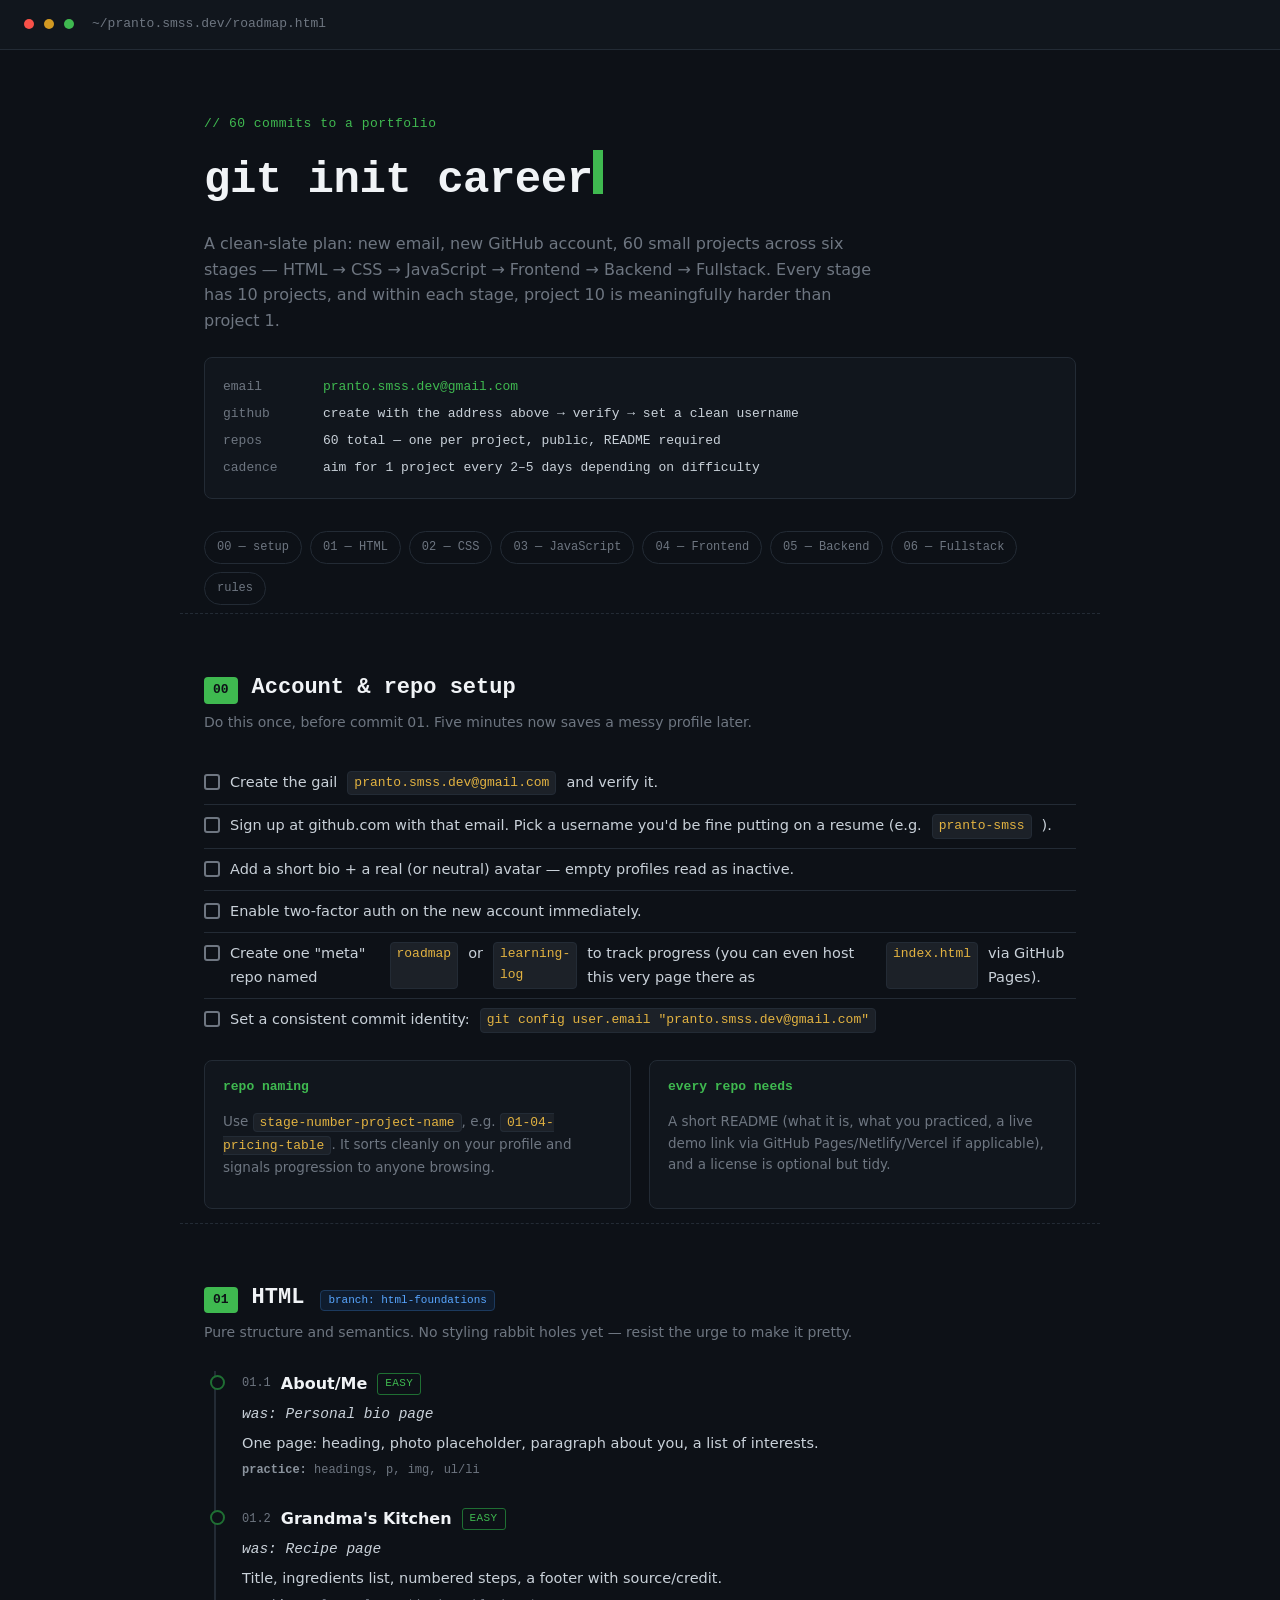
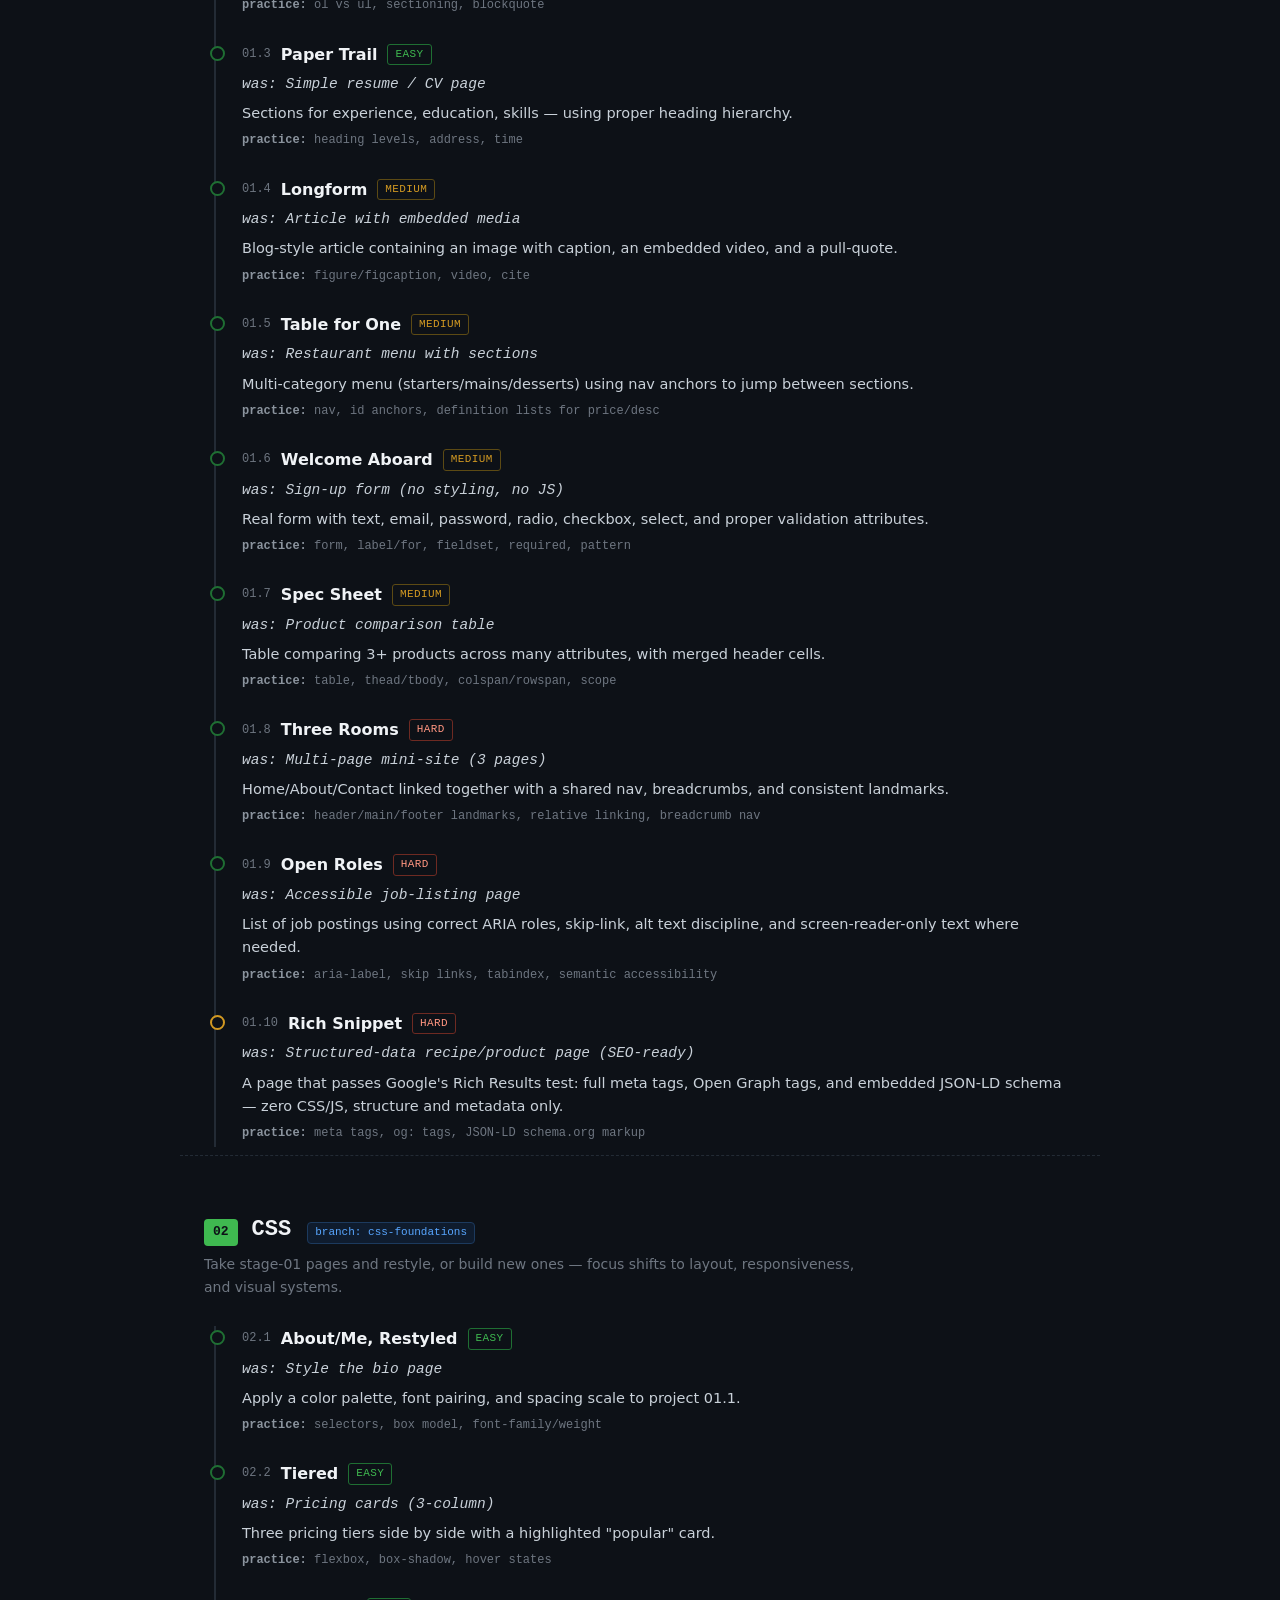
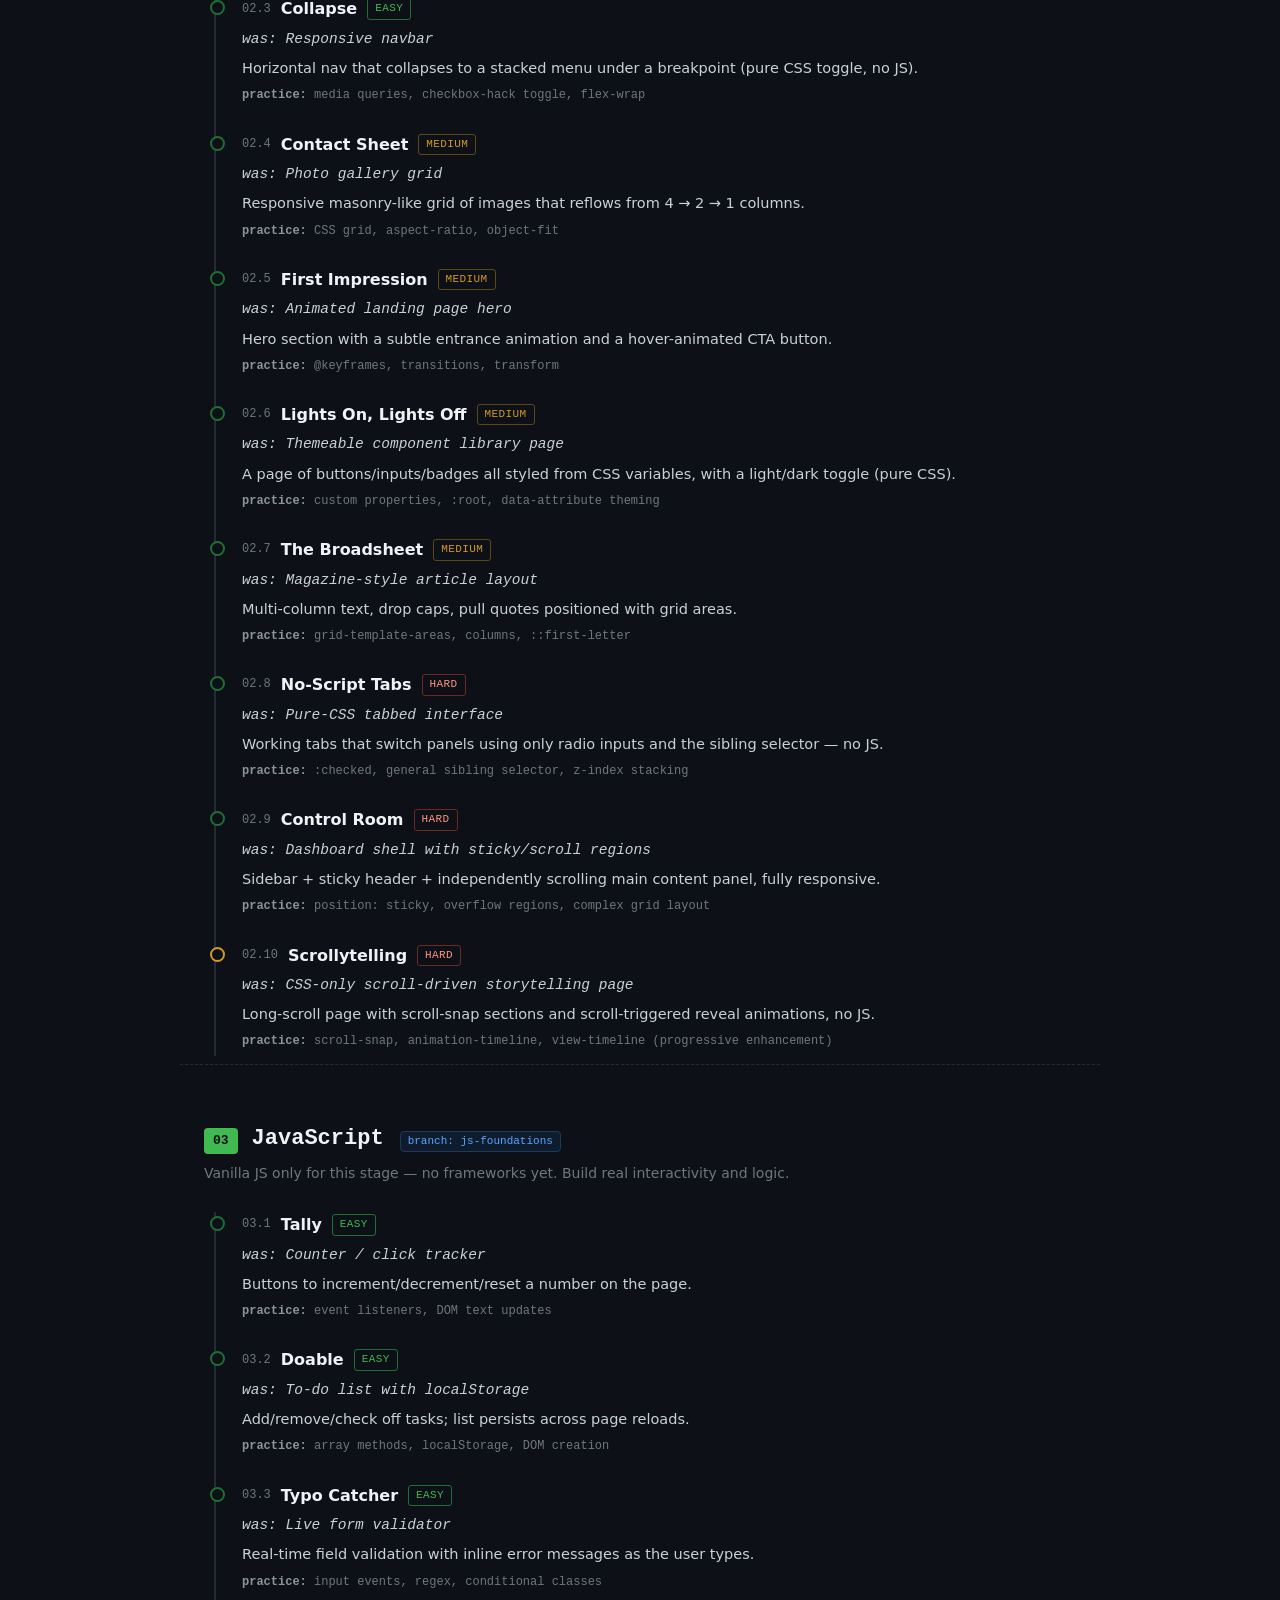
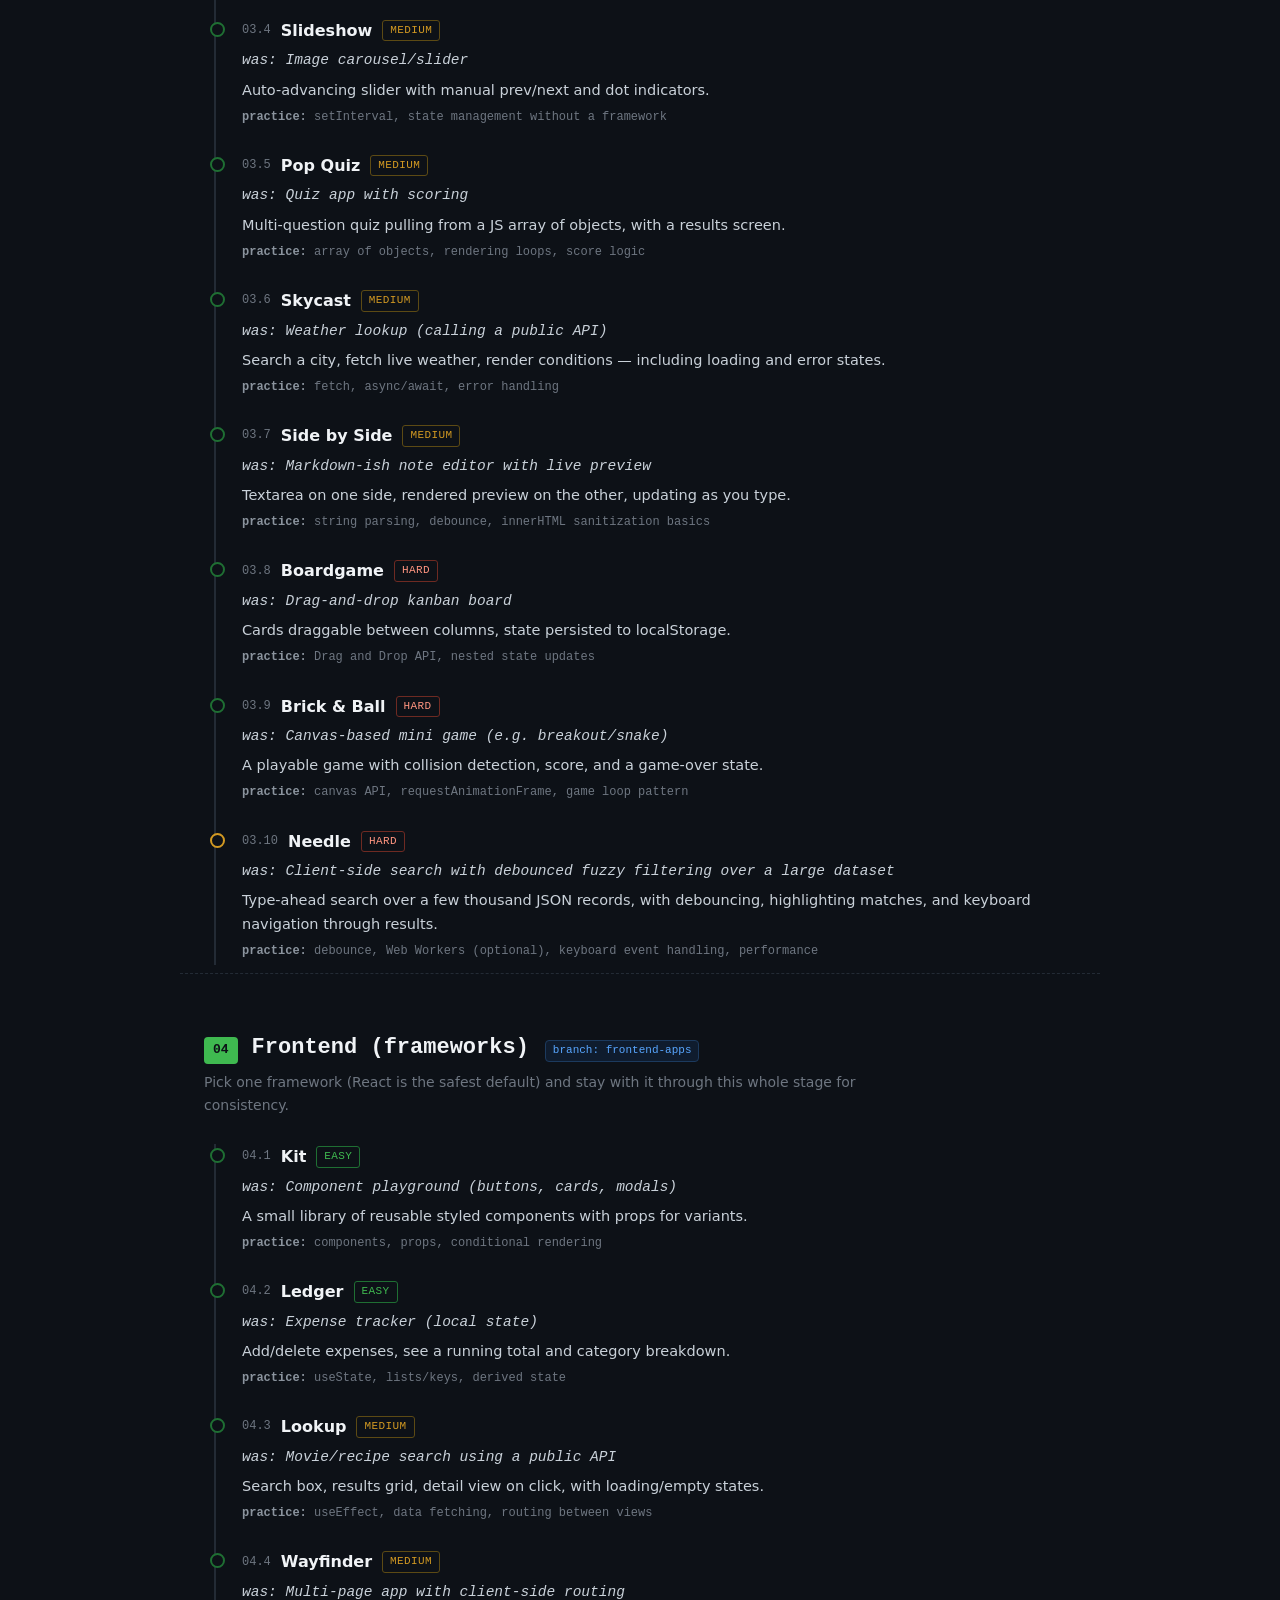
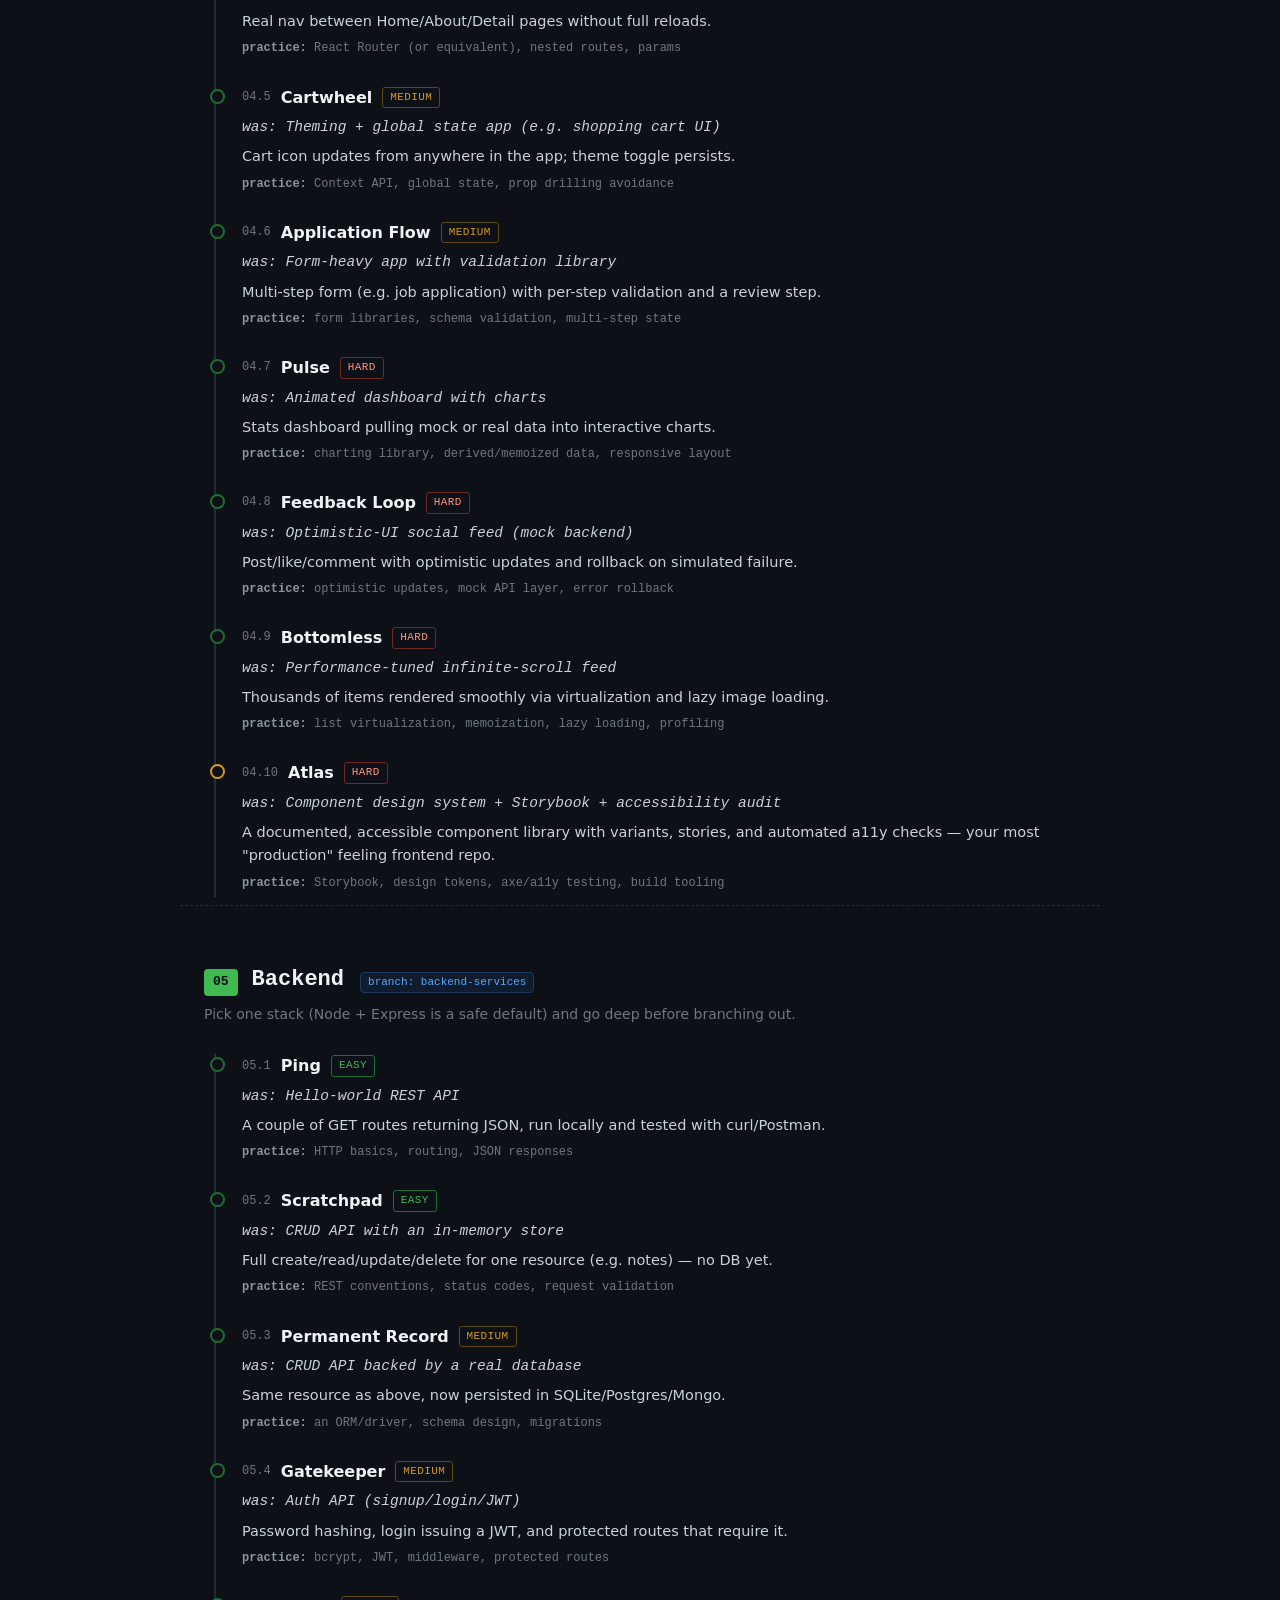
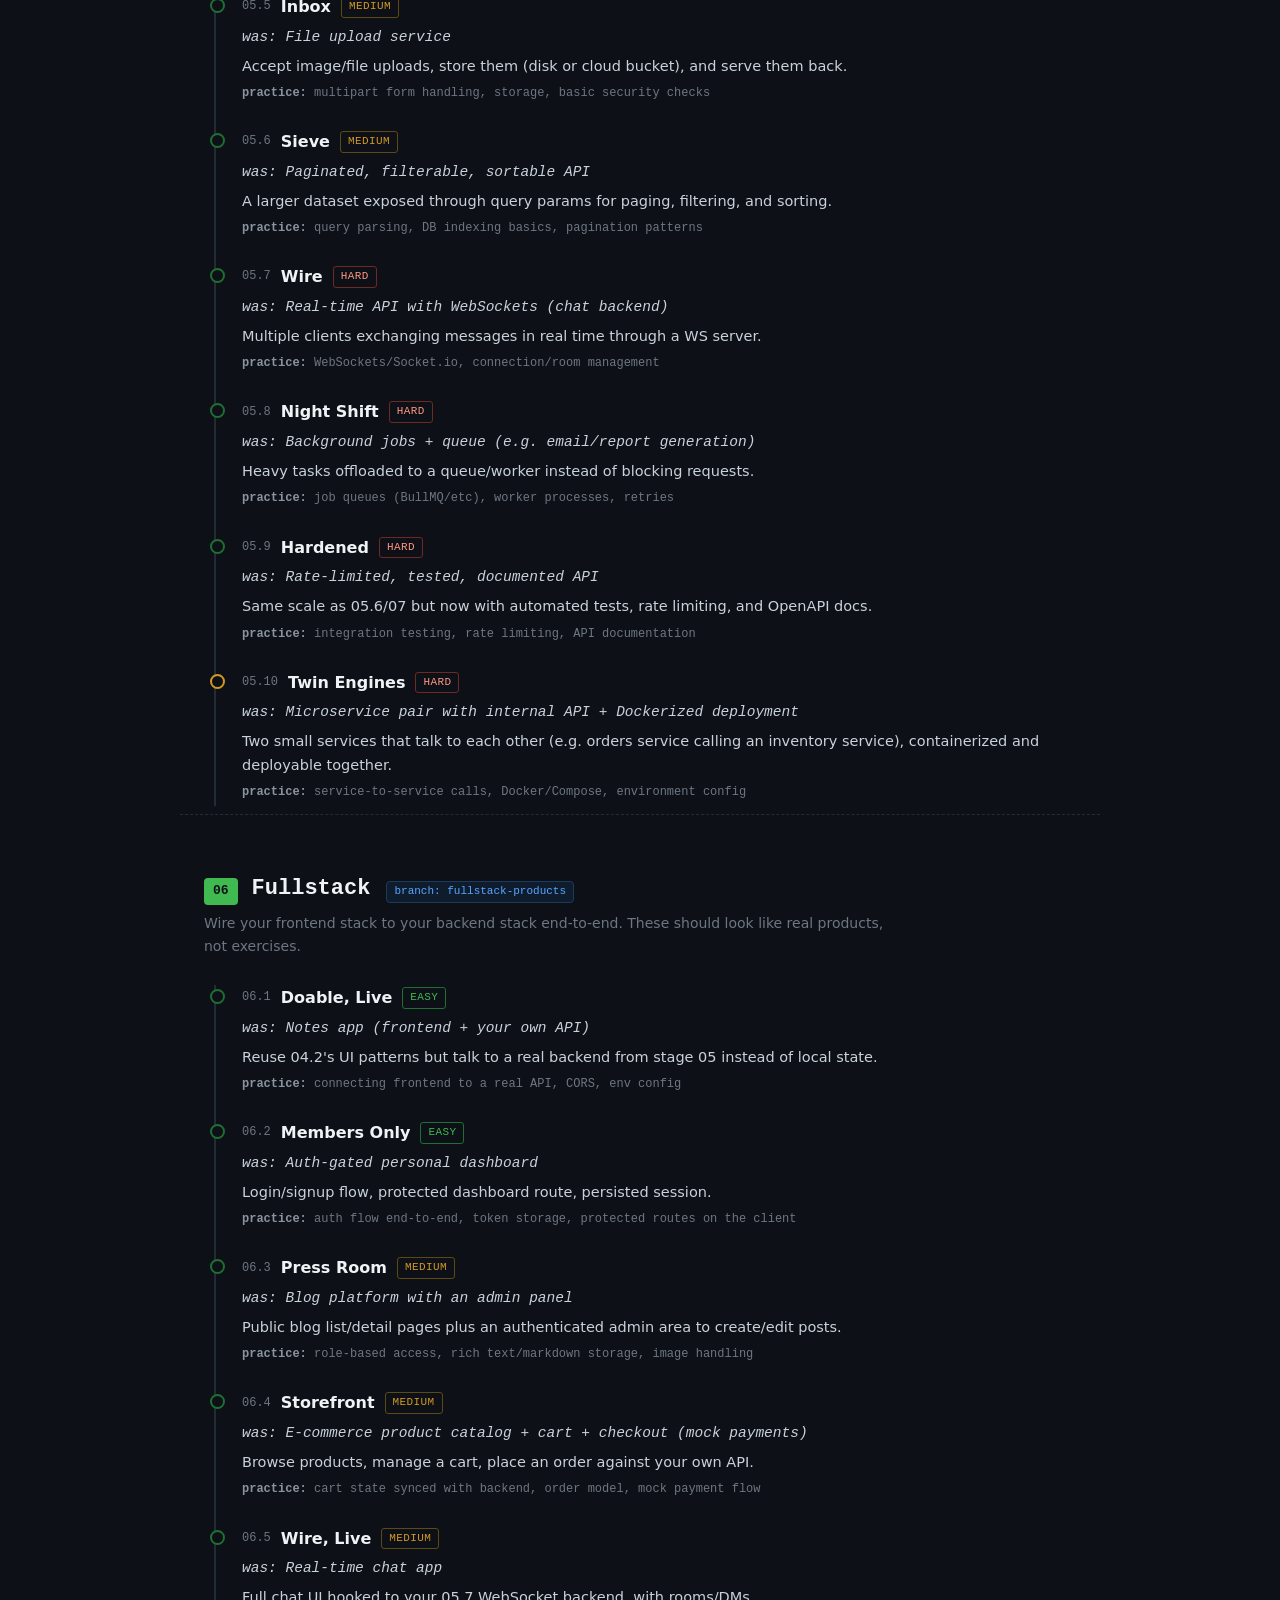
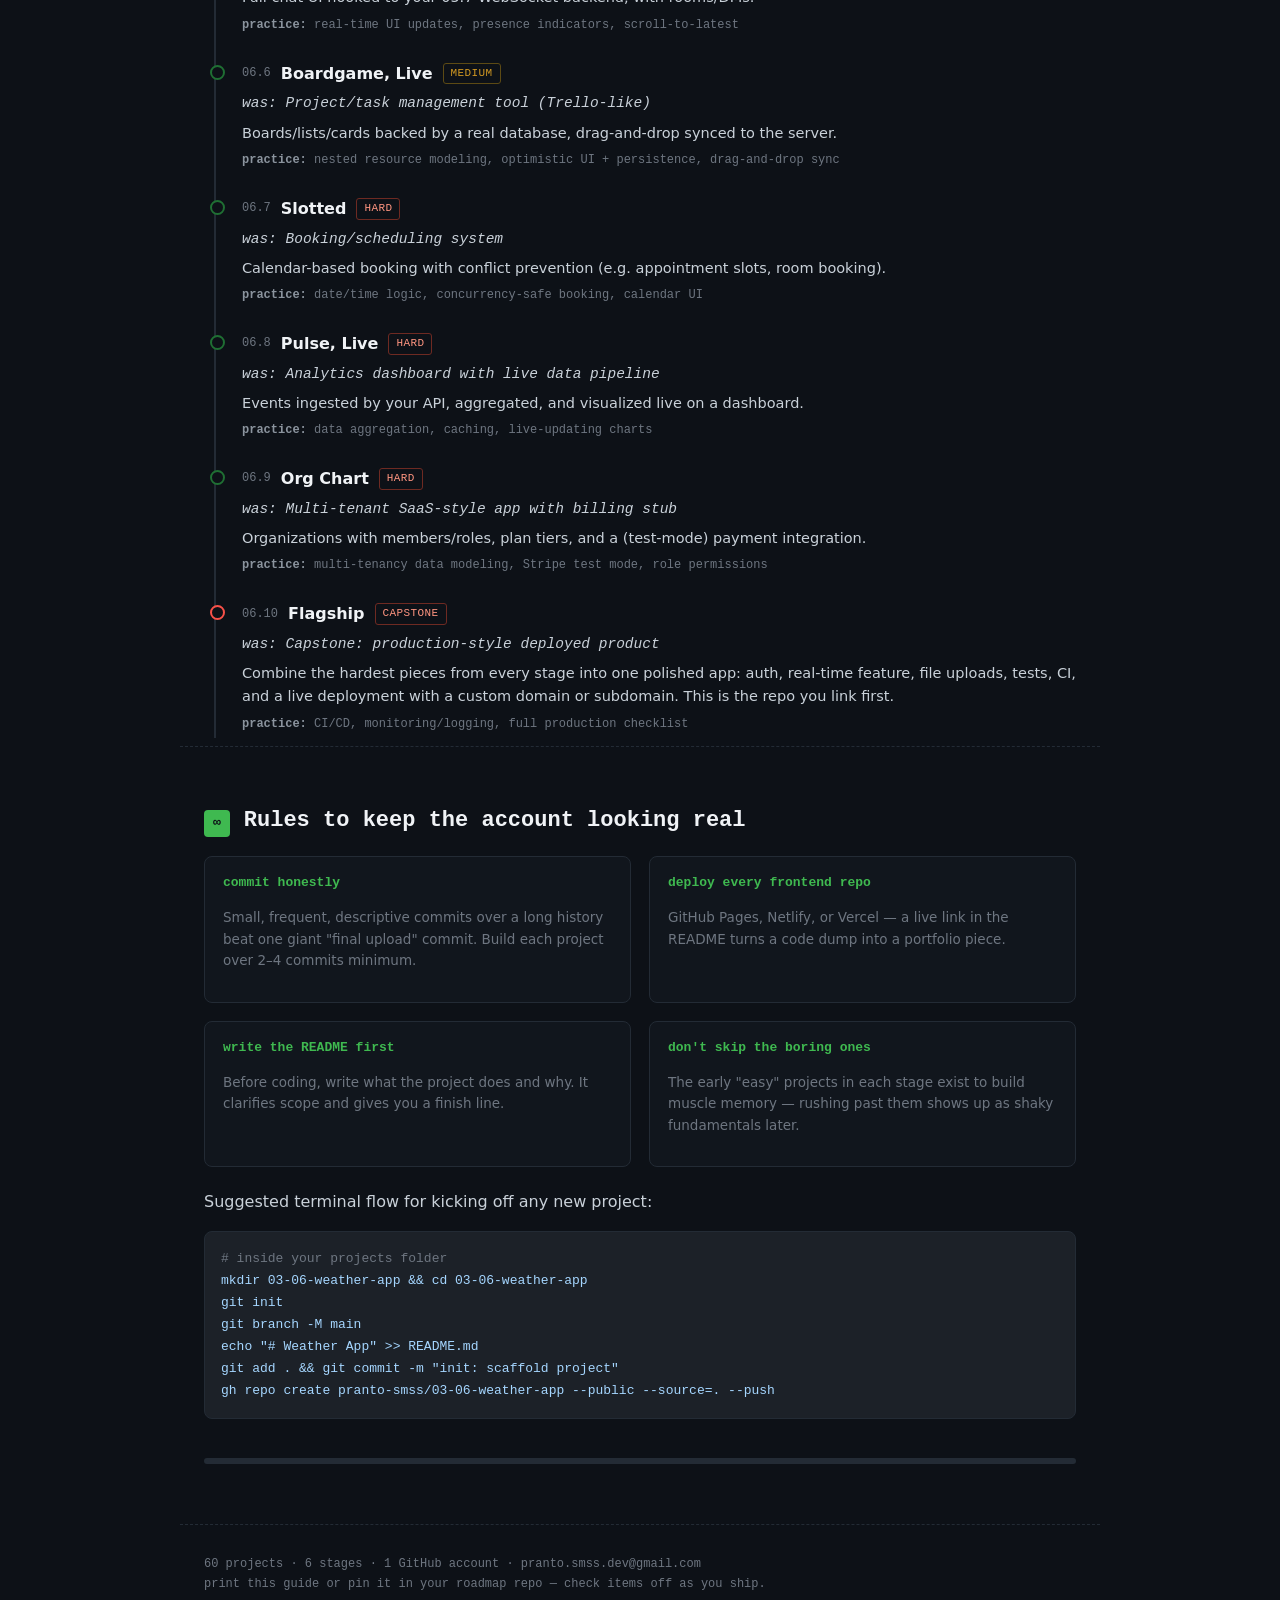
==== index.html @ beebe29b "created the roadmap" ====
<!DOCTYPE html>
<html lang="en">
<head>
<meta charset="UTF-8">
<meta name="viewport" content="width=device-width, initial-scale=1.0">
<title>git init career — the 60-commit roadmap</title>
<style>
  :root{
    --bg: #0d1117;
    --panel: #11161d;
    --line: #232b35;
    --text: #c9d1d9;
    --muted: #6e7681;
    --green: #3fb950;
    --green-dim: #1f6f33;
    --amber: #d29922;
    --red: #f85149;
    --blue: #58a6ff;
    --mono: "SF Mono", "JetBrains Mono", "Fira Code", Consolas, monospace;
    --sans: "Segoe UI", Inter, system-ui, sans-serif;
  }
  *{box-sizing:border-box;}
  html{scroll-behavior:smooth;}
  body{
    margin:0;
    background:var(--bg);
    color:var(--text);
    font-family:var(--sans);
    line-height:1.6;
  }
  a{color:var(--blue);text-decoration:none;}

  /* ---------- top bar ---------- */
  .topbar{
    border-bottom:1px solid var(--line);
    background:var(--panel);
    padding:14px 24px;
    display:flex;
    align-items:center;
    gap:10px;
    font-family:var(--mono);
    font-size:13px;
    color:var(--muted);
    position:sticky;
    top:0;
    z-index:50;
  }
  .topbar .dot{width:10px;height:10px;border-radius:50%;background:var(--red);}
  .topbar .dot:nth-child(2){background:var(--amber);}
  .topbar .dot:nth-child(3){background:var(--green);}
  .topbar .path{margin-left:8px;}

  /* ---------- hero ---------- */
  .hero{
    max-width:920px;
    margin:0 auto;
    padding:64px 24px 32px;
  }
  .eyebrow{
    font-family:var(--mono);
    color:var(--green);
    font-size:13px;
    letter-spacing:.5px;
  }
  .hero h1{
    font-family:var(--mono);
    font-size:clamp(28px,5vw,44px);
    margin:10px 0 14px;
    color:#f0f3f6;
    letter-spacing:-0.5px;
  }
  .hero h1 .cursor{
    display:inline-block;
    width:10px;height:1em;
    background:var(--green);
    vertical-align:-2px;
    animation:blink 1s steps(2) infinite;
  }
  @keyframes blink{50%{opacity:0;}}
  .hero p.lede{
    color:var(--muted);
    font-size:16px;
    max-width:680px;
  }
  .identity{
    margin-top:24px;
    border:1px solid var(--line);
    border-radius:8px;
    background:var(--panel);
    padding:16px 18px;
    font-family:var(--mono);
    font-size:13px;
  }
  .identity .row{display:flex;gap:10px;padding:3px 0;}
  .identity .k{color:var(--muted);width:90px;flex:none;}
  .identity .v{color:var(--text);}
  .identity .v.email{color:var(--green);}

  /* ---------- commit graph nav ---------- */
  .graph{
    max-width:920px;
    margin:0 auto 8px;
    padding:0 24px;
    display:flex;
    flex-wrap:wrap;
    gap:8px;
  }
  .graph a{
    font-family:var(--mono);
    font-size:12px;
    border:1px solid var(--line);
    border-radius:20px;
    padding:6px 12px;
    color:var(--muted);
    transition:.15s;
  }
  .graph a:hover{border-color:var(--green);color:var(--green);}

  /* ---------- stage sections ---------- */
  .stage{
    max-width:920px;
    margin:0 auto;
    padding:56px 24px 8px;
    border-top:1px dashed var(--line);
  }
  .stage-head{
    display:flex;
    align-items:baseline;
    gap:14px;
    margin-bottom:6px;
  }
  .stage-num{
    font-family:var(--mono);
    color:var(--bg);
    background:var(--green);
    font-weight:700;
    font-size:13px;
    padding:3px 9px;
    border-radius:4px;
  }
  .stage-head h2{
    font-family:var(--mono);
    font-size:22px;
    color:#f0f3f6;
    margin:0;
  }
  .stage-sub{
    color:var(--muted);
    font-size:14px;
    margin:0 0 28px;
    max-width:680px;
  }
  .branch-tag{
    display:inline-block;
    font-family:var(--mono);
    font-size:11px;
    color:var(--blue);
    border:1px solid #1c3a5e;
    background:#0f1c2e;
    border-radius:4px;
    padding:1px 7px;
    margin-left:2px;
  }

  /* ---------- project list ---------- */
  .commits{
    position:relative;
    margin-left:10px;
    padding-left:26px;
    border-left:2px solid var(--line);
  }
  .commit{
    position:relative;
    padding-bottom:26px;
  }
  .commit:last-child{padding-bottom:4px;}
  .commit::before{
    content:"";
    position:absolute;
    left:-32px;
    top:4px;
    width:11px;height:11px;
    border-radius:50%;
    background:var(--bg);
    border:2px solid var(--green-dim);
  }
  .commit.lvl-hard::before{border-color:var(--amber);}
  .commit.lvl-extreme::before{border-color:var(--red);}

  .commit-head{
    display:flex;
    align-items:center;
    gap:10px;
    flex-wrap:wrap;
  }
  .idx{
    font-family:var(--mono);
    color:var(--muted);
    font-size:12px;
  }
  .commit-head h3{
    font-size:16px;
    margin:0;
    color:#f0f3f6;
    font-weight:600;
  }
  p.orig{
    font-family:var(--mono);
    font-size:11.5px;
    color:var(--muted);
    margin:2px 0 0;
    font-style:italic;
  }
  .diff{
    font-family:var(--mono);
    font-size:11px;
    padding:1px 7px;
    border-radius:3px;
    text-transform:uppercase;
    letter-spacing:.4px;
  }
  .diff.easy{color:var(--green);border:1px solid var(--green-dim);}
  .diff.med{color:var(--amber);border:1px solid #5c4a14;}
  .diff.hard{color:#ff9580;border:1px solid #6e2a22;}
  .commit p{
    margin:6px 0 6px;
    color:var(--text);
    font-size:14.5px;
  }
  .skills{
    font-family:var(--mono);
    font-size:12px;
    color:var(--muted);
  }
  .skills b{color:#8b949e;font-weight:600;}

  /* ---------- checklist / setup ---------- */
  .checklist{
    list-style:none;
    margin:0;
    padding:0;
  }
  .checklist li{
    display:flex;
    gap:10px;
    padding:9px 0;
    border-bottom:1px solid var(--line);
    font-size:14.5px;
  }
  .checklist li:last-child{border-bottom:none;}
  .checklist .box{
    flex:none;
    width:16px;height:16px;
    margin-top:3px;
    border:2px solid var(--muted);
    border-radius:3px;
  }
  code, .code{
    font-family:var(--mono);
    background:#1c2128;
    border:1px solid var(--line);
    border-radius:4px;
    padding:1px 6px;
    font-size:13px;
    color:#e3b341;
  }
  pre{
    font-family:var(--mono);
    background:#1c2128;
    border:1px solid var(--line);
    border-radius:8px;
    padding:16px;
    overflow-x:auto;
    font-size:13px;
    color:#a5d6ff;
    line-height:1.7;
  }
  pre .c{color:var(--muted);}

  /* ---------- repo naming card ---------- */
  .grid2{
    display:grid;
    grid-template-columns:1fr 1fr;
    gap:18px;
    margin:18px 0 6px;
  }
  @media (max-width:640px){.grid2{grid-template-columns:1fr;}}
  .card{
    border:1px solid var(--line);
    background:var(--panel);
    border-radius:8px;
    padding:16px 18px;
  }
  .card h4{
    margin:0 0 8px;
    font-family:var(--mono);
    font-size:13px;
    color:var(--green);
  }
  .card p, .card li{font-size:13.5px;color:var(--muted);}

  /* ---------- footer ---------- */
  footer{
    max-width:920px;
    margin:60px auto 0;
    padding:30px 24px 60px;
    border-top:1px dashed var(--line);
    font-family:var(--mono);
    font-size:12px;
    color:var(--muted);
  }
  .progress-wrap{
    max-width:920px;margin:0 auto;padding:0 24px;
  }
  .progress-bar{
    height:6px;width:100%;background:var(--line);border-radius:3px;overflow:hidden;margin-top:18px;
  }
  .progress-bar span{
    display:block;height:100%;width:0%;background:linear-gradient(90deg,var(--green),var(--blue));
  }
</style>
</head>
<body>

<div class="topbar">
  <span class="dot"></span><span class="dot"></span><span class="dot"></span>
  <span class="path">~/pranto.smss.dev/roadmap.html</span>
</div>

<div class="hero">
  <div class="eyebrow">// 60 commits to a portfolio</div>
  <h1>git init career<span class="cursor"></span></h1>
  <p class="lede">
    A clean-slate plan: new email, new GitHub account, 60 small projects across six stages —
    HTML → CSS → JavaScript → Frontend → Backend → Fullstack. Every stage has 10 projects,
    and within each stage, project 10 is meaningfully harder than project 1.
  </p>

  <div class="identity">
    <div class="row"><span class="k">email</span><span class="v email">pranto.smss.dev@gmail.com</span></div>
    <div class="row"><span class="k">github</span><span class="v">create with the address above → verify → set a clean username</span></div>
    <div class="row"><span class="k">repos</span><span class="v">60 total — one per project, public, README required</span></div>
    <div class="row"><span class="k">cadence</span><span class="v">aim for 1 project every 2–5 days depending on difficulty</span></div>
  </div>
</div>

<div class="graph">
  <a href="#setup">00 — setup</a>
  <a href="#html">01 — HTML</a>
  <a href="#css">02 — CSS</a>
  <a href="#js">03 — JavaScript</a>
  <a href="#frontend">04 — Frontend</a>
  <a href="#backend">05 — Backend</a>
  <a href="#fullstack">06 — Fullstack</a>
  <a href="#rules">rules</a>
</div>

<!-- SETUP -->
<section class="stage" id="setup">
  <div class="stage-head">
    <span class="stage-num">00</span>
    <h2>Account &amp; repo setup</h2>
  </div>
  <p class="stage-sub">Do this once, before commit 01. Five minutes now saves a messy profile later.</p>

  <ul class="checklist">
    <li><span class="box"></span>Create the gail <code>pranto.smss.dev@gmail.com</code> and verify it.</li>
    <li><span class="box"></span>Sign up at github.com with that email. Pick a username you'd be fine putting on a resume (e.g. <code>pranto-smss</code>).</li>
    <li><span class="box"></span>Add a short bio + a real (or neutral) avatar — empty profiles read as inactive.</li>
    <li><span class="box"></span>Enable two-factor auth on the new account immediately.</li>
    <li><span class="box"></span>Create one "meta" repo named <code>roadmap</code> or <code>learning-log</code> to track progress (you can even host this very page there as <code>index.html</code> via GitHub Pages).</li>
    <li><span class="box"></span>Set a consistent commit identity: <code>git config user.email "pranto.smss.dev@gmail.com"</code></li>
  </ul>

  <div class="grid2">
    <div class="card">
      <h4>repo naming</h4>
      <p>Use <code>stage-number-project-name</code>, e.g. <code>01-04-pricing-table</code>. It sorts cleanly on your profile and signals progression to anyone browsing.</p>
    </div>
    <div class="card">
      <h4>every repo needs</h4>
      <p>A short README (what it is, what you practiced, a live demo link via GitHub Pages/Netlify/Vercel if applicable), and a license is optional but tidy.</p>
    </div>
  </div>
</section>

<!-- HTML -->
<section class="stage" id="html">
  <div class="stage-head">
    <span class="stage-num">01</span>
    <h2>HTML</h2>
    <span class="branch-tag">branch: html-foundations</span>
  </div>
  <p class="stage-sub">Pure structure and semantics. No styling rabbit holes yet — resist the urge to make it pretty.</p>

  <div class="commits">

    <div class="commit">
      <div class="commit-head"><span class="idx">01.1</span><h3>About/Me</h3><span class="diff easy">easy</span></div>
      <p class="orig">was: Personal bio page</p>
      <p>One page: heading, photo placeholder, paragraph about you, a list of interests.</p>
      <div class="skills"><b>practice:</b> headings, p, img, ul/li</div>
    </div>

    <div class="commit">
      <div class="commit-head"><span class="idx">01.2</span><h3>Grandma's Kitchen</h3><span class="diff easy">easy</span></div>
      <p class="orig">was: Recipe page</p>
      <p>Title, ingredients list, numbered steps, a footer with source/credit.</p>
      <div class="skills"><b>practice:</b> ol vs ul, sectioning, blockquote</div>
    </div>

    <div class="commit">
      <div class="commit-head"><span class="idx">01.3</span><h3>Paper Trail</h3><span class="diff easy">easy</span></div>
      <p class="orig">was: Simple resume / CV page</p>
      <p>Sections for experience, education, skills — using proper heading hierarchy.</p>
      <div class="skills"><b>practice:</b> heading levels, address, time</div>
    </div>

    <div class="commit">
      <div class="commit-head"><span class="idx">01.4</span><h3>Longform</h3><span class="diff med">medium</span></div>
      <p class="orig">was: Article with embedded media</p>
      <p>Blog-style article containing an image with caption, an embedded video, and a pull-quote.</p>
      <div class="skills"><b>practice:</b> figure/figcaption, video, cite</div>
    </div>

    <div class="commit">
      <div class="commit-head"><span class="idx">01.5</span><h3>Table for One</h3><span class="diff med">medium</span></div>
      <p class="orig">was: Restaurant menu with sections</p>
      <p>Multi-category menu (starters/mains/desserts) using nav anchors to jump between sections.</p>
      <div class="skills"><b>practice:</b> nav, id anchors, definition lists for price/desc</div>
    </div>

    <div class="commit">
      <div class="commit-head"><span class="idx">01.6</span><h3>Welcome Aboard</h3><span class="diff med">medium</span></div>
      <p class="orig">was: Sign-up form (no styling, no JS)</p>
      <p>Real form with text, email, password, radio, checkbox, select, and proper validation attributes.</p>
      <div class="skills"><b>practice:</b> form, label/for, fieldset, required, pattern</div>
    </div>

    <div class="commit">
      <div class="commit-head"><span class="idx">01.7</span><h3>Spec Sheet</h3><span class="diff med">medium</span></div>
      <p class="orig">was: Product comparison table</p>
      <p>Table comparing 3+ products across many attributes, with merged header cells.</p>
      <div class="skills"><b>practice:</b> table, thead/tbody, colspan/rowspan, scope</div>
    </div>

    <div class="commit">
      <div class="commit-head"><span class="idx">01.8</span><h3>Three Rooms</h3><span class="diff hard">hard</span></div>
      <p class="orig">was: Multi-page mini-site (3 pages)</p>
      <p>Home/About/Contact linked together with a shared nav, breadcrumbs, and consistent landmarks.</p>
      <div class="skills"><b>practice:</b> header/main/footer landmarks, relative linking, breadcrumb nav</div>
    </div>

    <div class="commit">
      <div class="commit-head"><span class="idx">01.9</span><h3>Open Roles</h3><span class="diff hard">hard</span></div>
      <p class="orig">was: Accessible job-listing page</p>
      <p>List of job postings using correct ARIA roles, skip-link, alt text discipline, and screen-reader-only text where needed.</p>
      <div class="skills"><b>practice:</b> aria-label, skip links, tabindex, semantic accessibility</div>
    </div>

    <div class="commit lvl-hard">
      <div class="commit-head"><span class="idx">01.10</span><h3>Rich Snippet</h3><span class="diff hard">hard</span></div>
      <p class="orig">was: Structured-data recipe/product page (SEO-ready)</p>
      <p>A page that passes Google's Rich Results test: full meta tags, Open Graph tags, and embedded JSON-LD schema — zero CSS/JS, structure and metadata only.</p>
      <div class="skills"><b>practice:</b> meta tags, og: tags, JSON-LD schema.org markup</div>
    </div>

  </div>
</section>

<!-- CSS -->
<section class="stage" id="css">
  <div class="stage-head">
    <span class="stage-num">02</span>
    <h2>CSS</h2>
    <span class="branch-tag">branch: css-foundations</span>
  </div>
  <p class="stage-sub">Take stage-01 pages and restyle, or build new ones — focus shifts to layout, responsiveness, and visual systems.</p>

  <div class="commits">

    <div class="commit">
      <div class="commit-head"><span class="idx">02.1</span><h3>About/Me, Restyled</h3><span class="diff easy">easy</span></div>
      <p class="orig">was: Style the bio page</p>
      <p>Apply a color palette, font pairing, and spacing scale to project 01.1.</p>
      <div class="skills"><b>practice:</b> selectors, box model, font-family/weight</div>
    </div>

    <div class="commit">
      <div class="commit-head"><span class="idx">02.2</span><h3>Tiered</h3><span class="diff easy">easy</span></div>
      <p class="orig">was: Pricing cards (3-column)</p>
      <p>Three pricing tiers side by side with a highlighted "popular" card.</p>
      <div class="skills"><b>practice:</b> flexbox, box-shadow, hover states</div>
    </div>

    <div class="commit">
      <div class="commit-head"><span class="idx">02.3</span><h3>Collapse</h3><span class="diff easy">easy</span></div>
      <p class="orig">was: Responsive navbar</p>
      <p>Horizontal nav that collapses to a stacked menu under a breakpoint (pure CSS toggle, no JS).</p>
      <div class="skills"><b>practice:</b> media queries, checkbox-hack toggle, flex-wrap</div>
    </div>

    <div class="commit">
      <div class="commit-head"><span class="idx">02.4</span><h3>Contact Sheet</h3><span class="diff med">medium</span></div>
      <p class="orig">was: Photo gallery grid</p>
      <p>Responsive masonry-like grid of images that reflows from 4 → 2 → 1 columns.</p>
      <div class="skills"><b>practice:</b> CSS grid, aspect-ratio, object-fit</div>
    </div>

    <div class="commit">
      <div class="commit-head"><span class="idx">02.5</span><h3>First Impression</h3><span class="diff med">medium</span></div>
      <p class="orig">was: Animated landing page hero</p>
      <p>Hero section with a subtle entrance animation and a hover-animated CTA button.</p>
      <div class="skills"><b>practice:</b> @keyframes, transitions, transform</div>
    </div>

    <div class="commit">
      <div class="commit-head"><span class="idx">02.6</span><h3>Lights On, Lights Off</h3><span class="diff med">medium</span></div>
      <p class="orig">was: Themeable component library page</p>
      <p>A page of buttons/inputs/badges all styled from CSS variables, with a light/dark toggle (pure CSS).</p>
      <div class="skills"><b>practice:</b> custom properties, :root, data-attribute theming</div>
    </div>

    <div class="commit">
      <div class="commit-head"><span class="idx">02.7</span><h3>The Broadsheet</h3><span class="diff med">medium</span></div>
      <p class="orig">was: Magazine-style article layout</p>
      <p>Multi-column text, drop caps, pull quotes positioned with grid areas.</p>
      <div class="skills"><b>practice:</b> grid-template-areas, columns, ::first-letter</div>
    </div>

    <div class="commit">
      <div class="commit-head"><span class="idx">02.8</span><h3>No-Script Tabs</h3><span class="diff hard">hard</span></div>
      <p class="orig">was: Pure-CSS tabbed interface</p>
      <p>Working tabs that switch panels using only radio inputs and the sibling selector — no JS.</p>
      <div class="skills"><b>practice:</b> :checked, general sibling selector, z-index stacking</div>
    </div>

    <div class="commit">
      <div class="commit-head"><span class="idx">02.9</span><h3>Control Room</h3><span class="diff hard">hard</span></div>
      <p class="orig">was: Dashboard shell with sticky/scroll regions</p>
      <p>Sidebar + sticky header + independently scrolling main content panel, fully responsive.</p>
      <div class="skills"><b>practice:</b> position: sticky, overflow regions, complex grid layout</div>
    </div>

    <div class="commit lvl-hard">
      <div class="commit-head"><span class="idx">02.10</span><h3>Scrollytelling</h3><span class="diff hard">hard</span></div>
      <p class="orig">was: CSS-only scroll-driven storytelling page</p>
      <p>Long-scroll page with scroll-snap sections and scroll-triggered reveal animations, no JS.</p>
      <div class="skills"><b>practice:</b> scroll-snap, animation-timeline, view-timeline (progressive enhancement)</div>
    </div>

  </div>
</section>

<!-- JS -->
<section class="stage" id="js">
  <div class="stage-head">
    <span class="stage-num">03</span>
    <h2>JavaScript</h2>
    <span class="branch-tag">branch: js-foundations</span>
  </div>
  <p class="stage-sub">Vanilla JS only for this stage — no frameworks yet. Build real interactivity and logic.</p>

  <div class="commits">

    <div class="commit">
      <div class="commit-head"><span class="idx">03.1</span><h3>Tally</h3><span class="diff easy">easy</span></div>
      <p class="orig">was: Counter / click tracker</p>
      <p>Buttons to increment/decrement/reset a number on the page.</p>
      <div class="skills"><b>practice:</b> event listeners, DOM text updates</div>
    </div>

    <div class="commit">
      <div class="commit-head"><span class="idx">03.2</span><h3>Doable</h3><span class="diff easy">easy</span></div>
      <p class="orig">was: To-do list with localStorage</p>
      <p>Add/remove/check off tasks; list persists across page reloads.</p>
      <div class="skills"><b>practice:</b> array methods, localStorage, DOM creation</div>
    </div>

    <div class="commit">
      <div class="commit-head"><span class="idx">03.3</span><h3>Typo Catcher</h3><span class="diff easy">easy</span></div>
      <p class="orig">was: Live form validator</p>
      <p>Real-time field validation with inline error messages as the user types.</p>
      <div class="skills"><b>practice:</b> input events, regex, conditional classes</div>
    </div>

    <div class="commit">
      <div class="commit-head"><span class="idx">03.4</span><h3>Slideshow</h3><span class="diff med">medium</span></div>
      <p class="orig">was: Image carousel/slider</p>
      <p>Auto-advancing slider with manual prev/next and dot indicators.</p>
      <div class="skills"><b>practice:</b> setInterval, state management without a framework</div>
    </div>

    <div class="commit">
      <div class="commit-head"><span class="idx">03.5</span><h3>Pop Quiz</h3><span class="diff med">medium</span></div>
      <p class="orig">was: Quiz app with scoring</p>
      <p>Multi-question quiz pulling from a JS array of objects, with a results screen.</p>
      <div class="skills"><b>practice:</b> array of objects, rendering loops, score logic</div>
    </div>

    <div class="commit">
      <div class="commit-head"><span class="idx">03.6</span><h3>Skycast</h3><span class="diff med">medium</span></div>
      <p class="orig">was: Weather lookup (calling a public API)</p>
      <p>Search a city, fetch live weather, render conditions — including loading and error states.</p>
      <div class="skills"><b>practice:</b> fetch, async/await, error handling</div>
    </div>

    <div class="commit">
      <div class="commit-head"><span class="idx">03.7</span><h3>Side by Side</h3><span class="diff med">medium</span></div>
      <p class="orig">was: Markdown-ish note editor with live preview</p>
      <p>Textarea on one side, rendered preview on the other, updating as you type.</p>
      <div class="skills"><b>practice:</b> string parsing, debounce, innerHTML sanitization basics</div>
    </div>

    <div class="commit">
      <div class="commit-head"><span class="idx">03.8</span><h3>Boardgame</h3><span class="diff hard">hard</span></div>
      <p class="orig">was: Drag-and-drop kanban board</p>
      <p>Cards draggable between columns, state persisted to localStorage.</p>
      <div class="skills"><b>practice:</b> Drag and Drop API, nested state updates</div>
    </div>

    <div class="commit">
      <div class="commit-head"><span class="idx">03.9</span><h3>Brick &amp; Ball</h3><span class="diff hard">hard</span></div>
      <p class="orig">was: Canvas-based mini game (e.g. breakout/snake)</p>
      <p>A playable game with collision detection, score, and a game-over state.</p>
      <div class="skills"><b>practice:</b> canvas API, requestAnimationFrame, game loop pattern</div>
    </div>

    <div class="commit lvl-hard">
      <div class="commit-head"><span class="idx">03.10</span><h3>Needle</h3><span class="diff hard">hard</span></div>
      <p class="orig">was: Client-side search with debounced fuzzy filtering over a large dataset</p>
      <p>Type-ahead search over a few thousand JSON records, with debouncing, highlighting matches, and keyboard navigation through results.</p>
      <div class="skills"><b>practice:</b> debounce, Web Workers (optional), keyboard event handling, performance</div>
    </div>

  </div>
</section>

<!-- FRONTEND -->
<section class="stage" id="frontend">
  <div class="stage-head">
    <span class="stage-num">04</span>
    <h2>Frontend (frameworks)</h2>
    <span class="branch-tag">branch: frontend-apps</span>
  </div>
  <p class="stage-sub">Pick one framework (React is the safest default) and stay with it through this whole stage for consistency.</p>

  <div class="commits">

    <div class="commit">
      <div class="commit-head"><span class="idx">04.1</span><h3>Kit</h3><span class="diff easy">easy</span></div>
      <p class="orig">was: Component playground (buttons, cards, modals)</p>
      <p>A small library of reusable styled components with props for variants.</p>
      <div class="skills"><b>practice:</b> components, props, conditional rendering</div>
    </div>

    <div class="commit">
      <div class="commit-head"><span class="idx">04.2</span><h3>Ledger</h3><span class="diff easy">easy</span></div>
      <p class="orig">was: Expense tracker (local state)</p>
      <p>Add/delete expenses, see a running total and category breakdown.</p>
      <div class="skills"><b>practice:</b> useState, lists/keys, derived state</div>
    </div>

    <div class="commit">
      <div class="commit-head"><span class="idx">04.3</span><h3>Lookup</h3><span class="diff med">medium</span></div>
      <p class="orig">was: Movie/recipe search using a public API</p>
      <p>Search box, results grid, detail view on click, with loading/empty states.</p>
      <div class="skills"><b>practice:</b> useEffect, data fetching, routing between views</div>
    </div>

    <div class="commit">
      <div class="commit-head"><span class="idx">04.4</span><h3>Wayfinder</h3><span class="diff med">medium</span></div>
      <p class="orig">was: Multi-page app with client-side routing</p>
      <p>Real nav between Home/About/Detail pages without full reloads.</p>
      <div class="skills"><b>practice:</b> React Router (or equivalent), nested routes, params</div>
    </div>

    <div class="commit">
      <div class="commit-head"><span class="idx">04.5</span><h3>Cartwheel</h3><span class="diff med">medium</span></div>
      <p class="orig">was: Theming + global state app (e.g. shopping cart UI)</p>
      <p>Cart icon updates from anywhere in the app; theme toggle persists.</p>
      <div class="skills"><b>practice:</b> Context API, global state, prop drilling avoidance</div>
    </div>

    <div class="commit">
      <div class="commit-head"><span class="idx">04.6</span><h3>Application Flow</h3><span class="diff med">medium</span></div>
      <p class="orig">was: Form-heavy app with validation library</p>
      <p>Multi-step form (e.g. job application) with per-step validation and a review step.</p>
      <div class="skills"><b>practice:</b> form libraries, schema validation, multi-step state</div>
    </div>

    <div class="commit">
      <div class="commit-head"><span class="idx">04.7</span><h3>Pulse</h3><span class="diff hard">hard</span></div>
      <p class="orig">was: Animated dashboard with charts</p>
      <p>Stats dashboard pulling mock or real data into interactive charts.</p>
      <div class="skills"><b>practice:</b> charting library, derived/memoized data, responsive layout</div>
    </div>

    <div class="commit">
      <div class="commit-head"><span class="idx">04.8</span><h3>Feedback Loop</h3><span class="diff hard">hard</span></div>
      <p class="orig">was: Optimistic-UI social feed (mock backend)</p>
      <p>Post/like/comment with optimistic updates and rollback on simulated failure.</p>
      <div class="skills"><b>practice:</b> optimistic updates, mock API layer, error rollback</div>
    </div>

    <div class="commit">
      <div class="commit-head"><span class="idx">04.9</span><h3>Bottomless</h3><span class="diff hard">hard</span></div>
      <p class="orig">was: Performance-tuned infinite-scroll feed</p>
      <p>Thousands of items rendered smoothly via virtualization and lazy image loading.</p>
      <div class="skills"><b>practice:</b> list virtualization, memoization, lazy loading, profiling</div>
    </div>

    <div class="commit lvl-hard">
      <div class="commit-head"><span class="idx">04.10</span><h3>Atlas</h3><span class="diff hard">hard</span></div>
      <p class="orig">was: Component design system + Storybook + accessibility audit</p>
      <p>A documented, accessible component library with variants, stories, and automated a11y checks — your most "production" feeling frontend repo.</p>
      <div class="skills"><b>practice:</b> Storybook, design tokens, axe/a11y testing, build tooling</div>
    </div>

  </div>
</section>

<!-- BACKEND -->
<section class="stage" id="backend">
  <div class="stage-head">
    <span class="stage-num">05</span>
    <h2>Backend</h2>
    <span class="branch-tag">branch: backend-services</span>
  </div>
  <p class="stage-sub">Pick one stack (Node + Express is a safe default) and go deep before branching out.</p>

  <div class="commits">

    <div class="commit">
      <div class="commit-head"><span class="idx">05.1</span><h3>Ping</h3><span class="diff easy">easy</span></div>
      <p class="orig">was: Hello-world REST API</p>
      <p>A couple of GET routes returning JSON, run locally and tested with curl/Postman.</p>
      <div class="skills"><b>practice:</b> HTTP basics, routing, JSON responses</div>
    </div>

    <div class="commit">
      <div class="commit-head"><span class="idx">05.2</span><h3>Scratchpad</h3><span class="diff easy">easy</span></div>
      <p class="orig">was: CRUD API with an in-memory store</p>
      <p>Full create/read/update/delete for one resource (e.g. notes) — no DB yet.</p>
      <div class="skills"><b>practice:</b> REST conventions, status codes, request validation</div>
    </div>

    <div class="commit">
      <div class="commit-head"><span class="idx">05.3</span><h3>Permanent Record</h3><span class="diff med">medium</span></div>
      <p class="orig">was: CRUD API backed by a real database</p>
      <p>Same resource as above, now persisted in SQLite/Postgres/Mongo.</p>
      <div class="skills"><b>practice:</b> an ORM/driver, schema design, migrations</div>
    </div>

    <div class="commit">
      <div class="commit-head"><span class="idx">05.4</span><h3>Gatekeeper</h3><span class="diff med">medium</span></div>
      <p class="orig">was: Auth API (signup/login/JWT)</p>
      <p>Password hashing, login issuing a JWT, and protected routes that require it.</p>
      <div class="skills"><b>practice:</b> bcrypt, JWT, middleware, protected routes</div>
    </div>

    <div class="commit">
      <div class="commit-head"><span class="idx">05.5</span><h3>Inbox</h3><span class="diff med">medium</span></div>
      <p class="orig">was: File upload service</p>
      <p>Accept image/file uploads, store them (disk or cloud bucket), and serve them back.</p>
      <div class="skills"><b>practice:</b> multipart form handling, storage, basic security checks</div>
    </div>

    <div class="commit">
      <div class="commit-head"><span class="idx">05.6</span><h3>Sieve</h3><span class="diff med">medium</span></div>
      <p class="orig">was: Paginated, filterable, sortable API</p>
      <p>A larger dataset exposed through query params for paging, filtering, and sorting.</p>
      <div class="skills"><b>practice:</b> query parsing, DB indexing basics, pagination patterns</div>
    </div>

    <div class="commit">
      <div class="commit-head"><span class="idx">05.7</span><h3>Wire</h3><span class="diff hard">hard</span></div>
      <p class="orig">was: Real-time API with WebSockets (chat backend)</p>
      <p>Multiple clients exchanging messages in real time through a WS server.</p>
      <div class="skills"><b>practice:</b> WebSockets/Socket.io, connection/room management</div>
    </div>

    <div class="commit">
      <div class="commit-head"><span class="idx">05.8</span><h3>Night Shift</h3><span class="diff hard">hard</span></div>
      <p class="orig">was: Background jobs + queue (e.g. email/report generation)</p>
      <p>Heavy tasks offloaded to a queue/worker instead of blocking requests.</p>
      <div class="skills"><b>practice:</b> job queues (BullMQ/etc), worker processes, retries</div>
    </div>

    <div class="commit">
      <div class="commit-head"><span class="idx">05.9</span><h3>Hardened</h3><span class="diff hard">hard</span></div>
      <p class="orig">was: Rate-limited, tested, documented API</p>
      <p>Same scale as 05.6/07 but now with automated tests, rate limiting, and OpenAPI docs.</p>
      <div class="skills"><b>practice:</b> integration testing, rate limiting, API documentation</div>
    </div>

    <div class="commit lvl-hard">
      <div class="commit-head"><span class="idx">05.10</span><h3>Twin Engines</h3><span class="diff hard">hard</span></div>
      <p class="orig">was: Microservice pair with internal API + Dockerized deployment</p>
      <p>Two small services that talk to each other (e.g. orders service calling an inventory service), containerized and deployable together.</p>
      <div class="skills"><b>practice:</b> service-to-service calls, Docker/Compose, environment config</div>
    </div>

  </div>
</section>

<!-- FULLSTACK -->
<section class="stage" id="fullstack">
  <div class="stage-head">
    <span class="stage-num">06</span>
    <h2>Fullstack</h2>
    <span class="branch-tag">branch: fullstack-products</span>
  </div>
  <p class="stage-sub">Wire your frontend stack to your backend stack end-to-end. These should look like real products, not exercises.</p>

  <div class="commits">

    <div class="commit">
      <div class="commit-head"><span class="idx">06.1</span><h3>Doable, Live</h3><span class="diff easy">easy</span></div>
      <p class="orig">was: Notes app (frontend + your own API)</p>
      <p>Reuse 04.2's UI patterns but talk to a real backend from stage 05 instead of local state.</p>
      <div class="skills"><b>practice:</b> connecting frontend to a real API, CORS, env config</div>
    </div>

    <div class="commit">
      <div class="commit-head"><span class="idx">06.2</span><h3>Members Only</h3><span class="diff easy">easy</span></div>
      <p class="orig">was: Auth-gated personal dashboard</p>
      <p>Login/signup flow, protected dashboard route, persisted session.</p>
      <div class="skills"><b>practice:</b> auth flow end-to-end, token storage, protected routes on the client</div>
    </div>

    <div class="commit">
      <div class="commit-head"><span class="idx">06.3</span><h3>Press Room</h3><span class="diff med">medium</span></div>
      <p class="orig">was: Blog platform with an admin panel</p>
      <p>Public blog list/detail pages plus an authenticated admin area to create/edit posts.</p>
      <div class="skills"><b>practice:</b> role-based access, rich text/markdown storage, image handling</div>
    </div>

    <div class="commit">
      <div class="commit-head"><span class="idx">06.4</span><h3>Storefront</h3><span class="diff med">medium</span></div>
      <p class="orig">was: E-commerce product catalog + cart + checkout (mock payments)</p>
      <p>Browse products, manage a cart, place an order against your own API.</p>
      <div class="skills"><b>practice:</b> cart state synced with backend, order model, mock payment flow</div>
    </div>

    <div class="commit">
      <div class="commit-head"><span class="idx">06.5</span><h3>Wire, Live</h3><span class="diff med">medium</span></div>
      <p class="orig">was: Real-time chat app</p>
      <p>Full chat UI hooked to your 05.7 WebSocket backend, with rooms/DMs.</p>
      <div class="skills"><b>practice:</b> real-time UI updates, presence indicators, scroll-to-latest</div>
    </div>

    <div class="commit">
      <div class="commit-head"><span class="idx">06.6</span><h3>Boardgame, Live</h3><span class="diff med">medium</span></div>
      <p class="orig">was: Project/task management tool (Trello-like)</p>
      <p>Boards/lists/cards backed by a real database, drag-and-drop synced to the server.</p>
      <div class="skills"><b>practice:</b> nested resource modeling, optimistic UI + persistence, drag-and-drop sync</div>
    </div>

    <div class="commit">
      <div class="commit-head"><span class="idx">06.7</span><h3>Slotted</h3><span class="diff hard">hard</span></div>
      <p class="orig">was: Booking/scheduling system</p>
      <p>Calendar-based booking with conflict prevention (e.g. appointment slots, room booking).</p>
      <div class="skills"><b>practice:</b> date/time logic, concurrency-safe booking, calendar UI</div>
    </div>

    <div class="commit">
      <div class="commit-head"><span class="idx">06.8</span><h3>Pulse, Live</h3><span class="diff hard">hard</span></div>
      <p class="orig">was: Analytics dashboard with live data pipeline</p>
      <p>Events ingested by your API, aggregated, and visualized live on a dashboard.</p>
      <div class="skills"><b>practice:</b> data aggregation, caching, live-updating charts</div>
    </div>

    <div class="commit">
      <div class="commit-head"><span class="idx">06.9</span><h3>Org Chart</h3><span class="diff hard">hard</span></div>
      <p class="orig">was: Multi-tenant SaaS-style app with billing stub</p>
      <p>Organizations with members/roles, plan tiers, and a (test-mode) payment integration.</p>
      <div class="skills"><b>practice:</b> multi-tenancy data modeling, Stripe test mode, role permissions</div>
    </div>

    <div class="commit lvl-extreme">
      <div class="commit-head"><span class="idx">06.10</span><h3>Flagship</h3><span class="diff hard">capstone</span></div>
      <p class="orig">was: Capstone: production-style deployed product</p>
      <p>Combine the hardest pieces from every stage into one polished app: auth, real-time feature, file uploads, tests, CI, and a live deployment with a custom domain or subdomain. This is the repo you link first.</p>
      <div class="skills"><b>practice:</b> CI/CD, monitoring/logging, full production checklist</div>
    </div>

  </div>
</section>

<!-- RULES -->
<section class="stage" id="rules">
  <div class="stage-head">
    <span class="stage-num">∞</span>
    <h2>Rules to keep the account looking real</h2>
  </div>

  <div class="grid2">
    <div class="card">
      <h4>commit honestly</h4>
      <p>Small, frequent, descriptive commits over a long history beat one giant "final upload" commit. Build each project over 2–4 commits minimum.</p>
    </div>
    <div class="card">
      <h4>deploy every frontend repo</h4>
      <p>GitHub Pages, Netlify, or Vercel — a live link in the README turns a code dump into a portfolio piece.</p>
    </div>
    <div class="card">
      <h4>write the README first</h4>
      <p>Before coding, write what the project does and why. It clarifies scope and gives you a finish line.</p>
    </div>
    <div class="card">
      <h4>don't skip the boring ones</h4>
      <p>The early "easy" projects in each stage exist to build muscle memory — rushing past them shows up as shaky fundamentals later.</p>
    </div>
  </div>

  <p style="margin-top:22px;">Suggested terminal flow for kicking off any new project:</p>
  <pre><span class="c"># inside your projects folder</span>
mkdir 03-06-weather-app && cd 03-06-weather-app
git init
git branch -M main
echo "# Weather App" >> README.md
git add . && git commit -m "init: scaffold project"
gh repo create pranto-smss/03-06-weather-app --public --source=. --push</pre>

</section>

<div class="progress-wrap">
  <div class="progress-bar"><span style="width:0%"></span></div>
</div>

<footer>
  60 projects · 6 stages · 1 GitHub account · pranto.smss.dev@gmail.com<br>
  print this guide or pin it in your roadmap repo — check items off as you ship.
</footer>

</body>
</html>
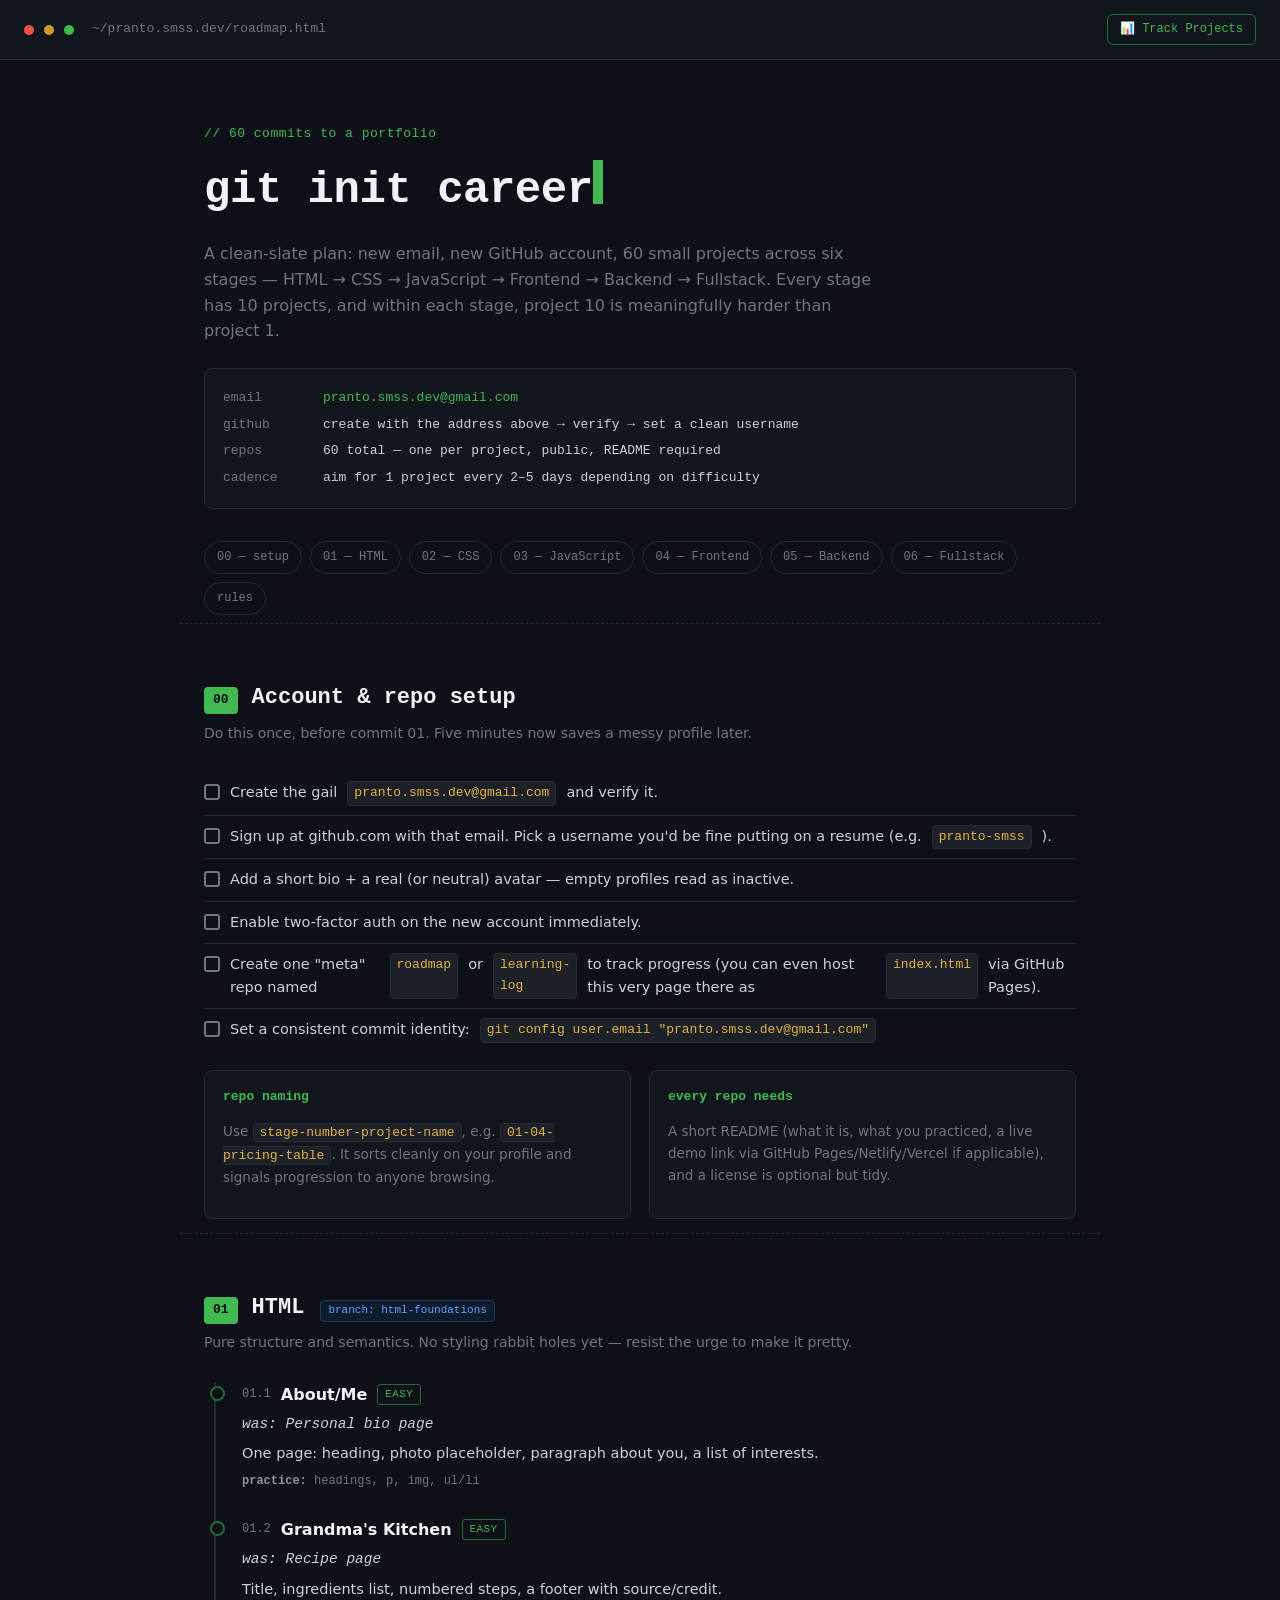
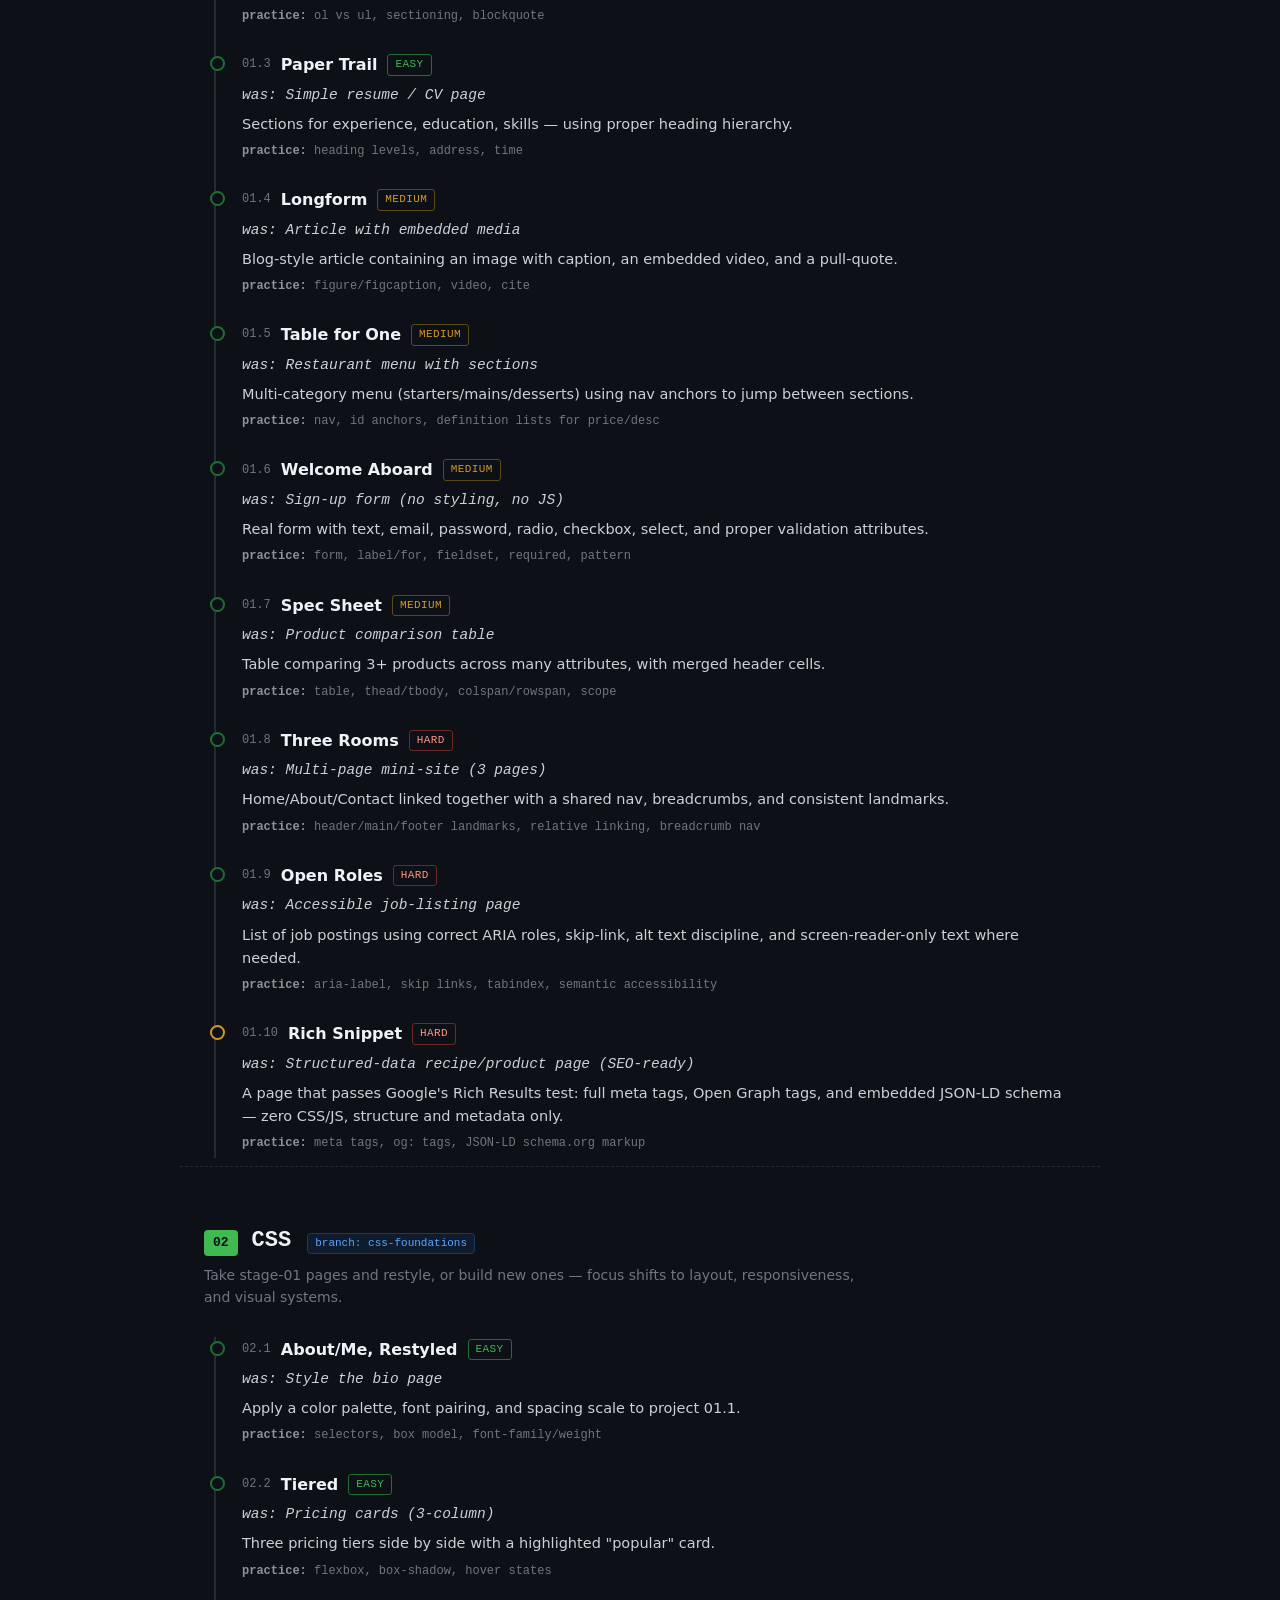
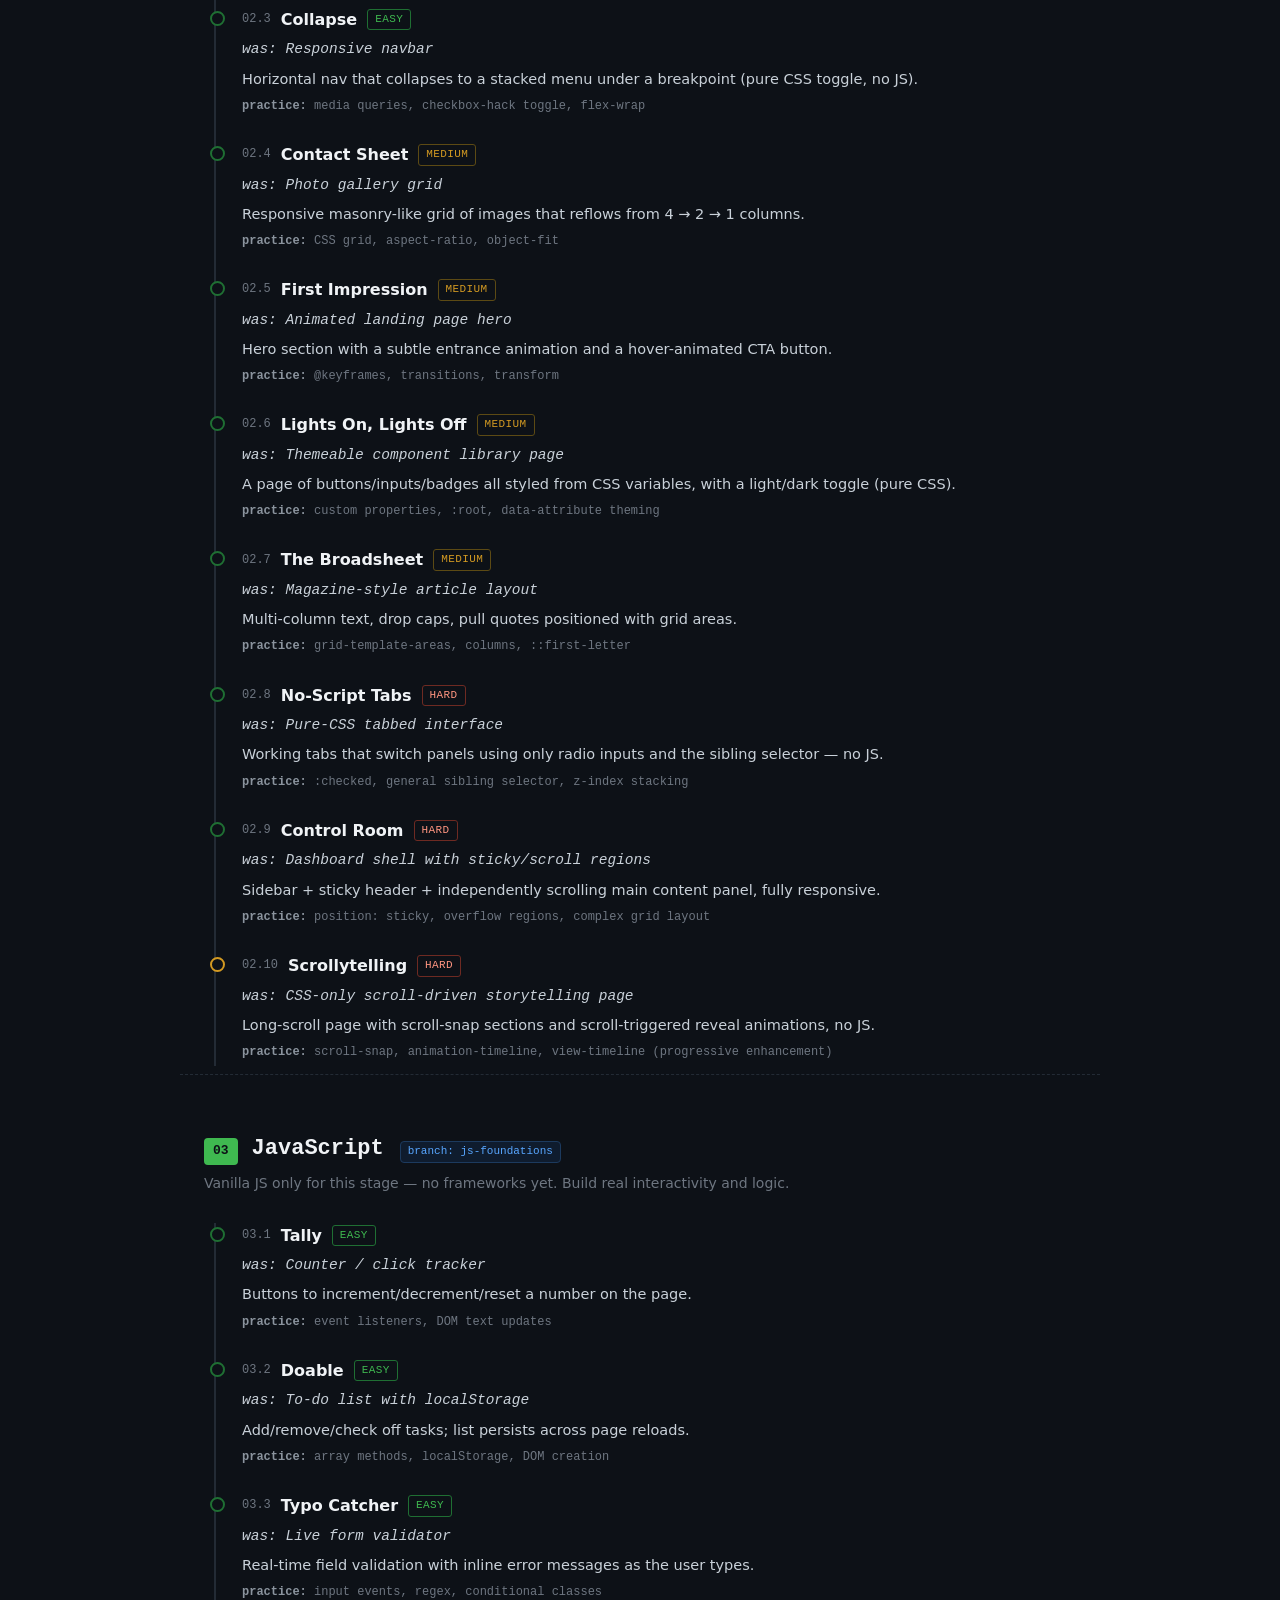
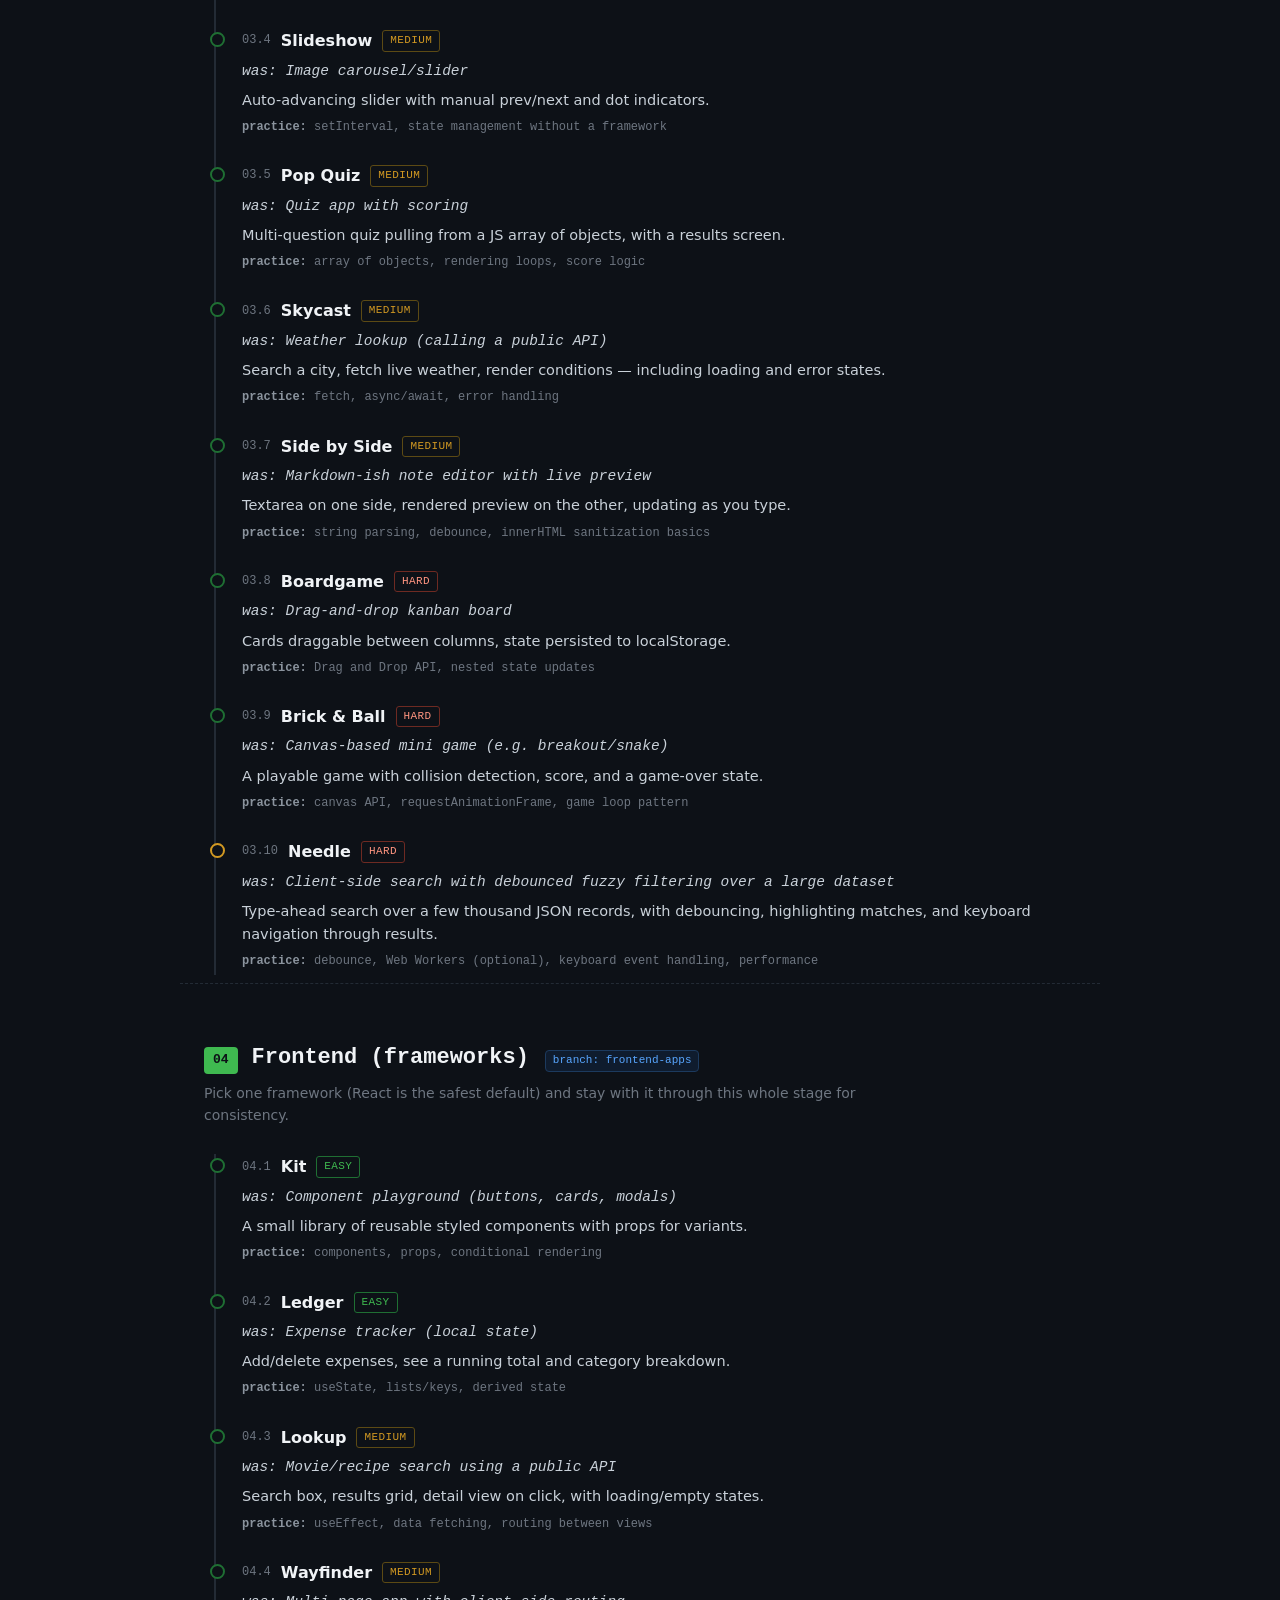
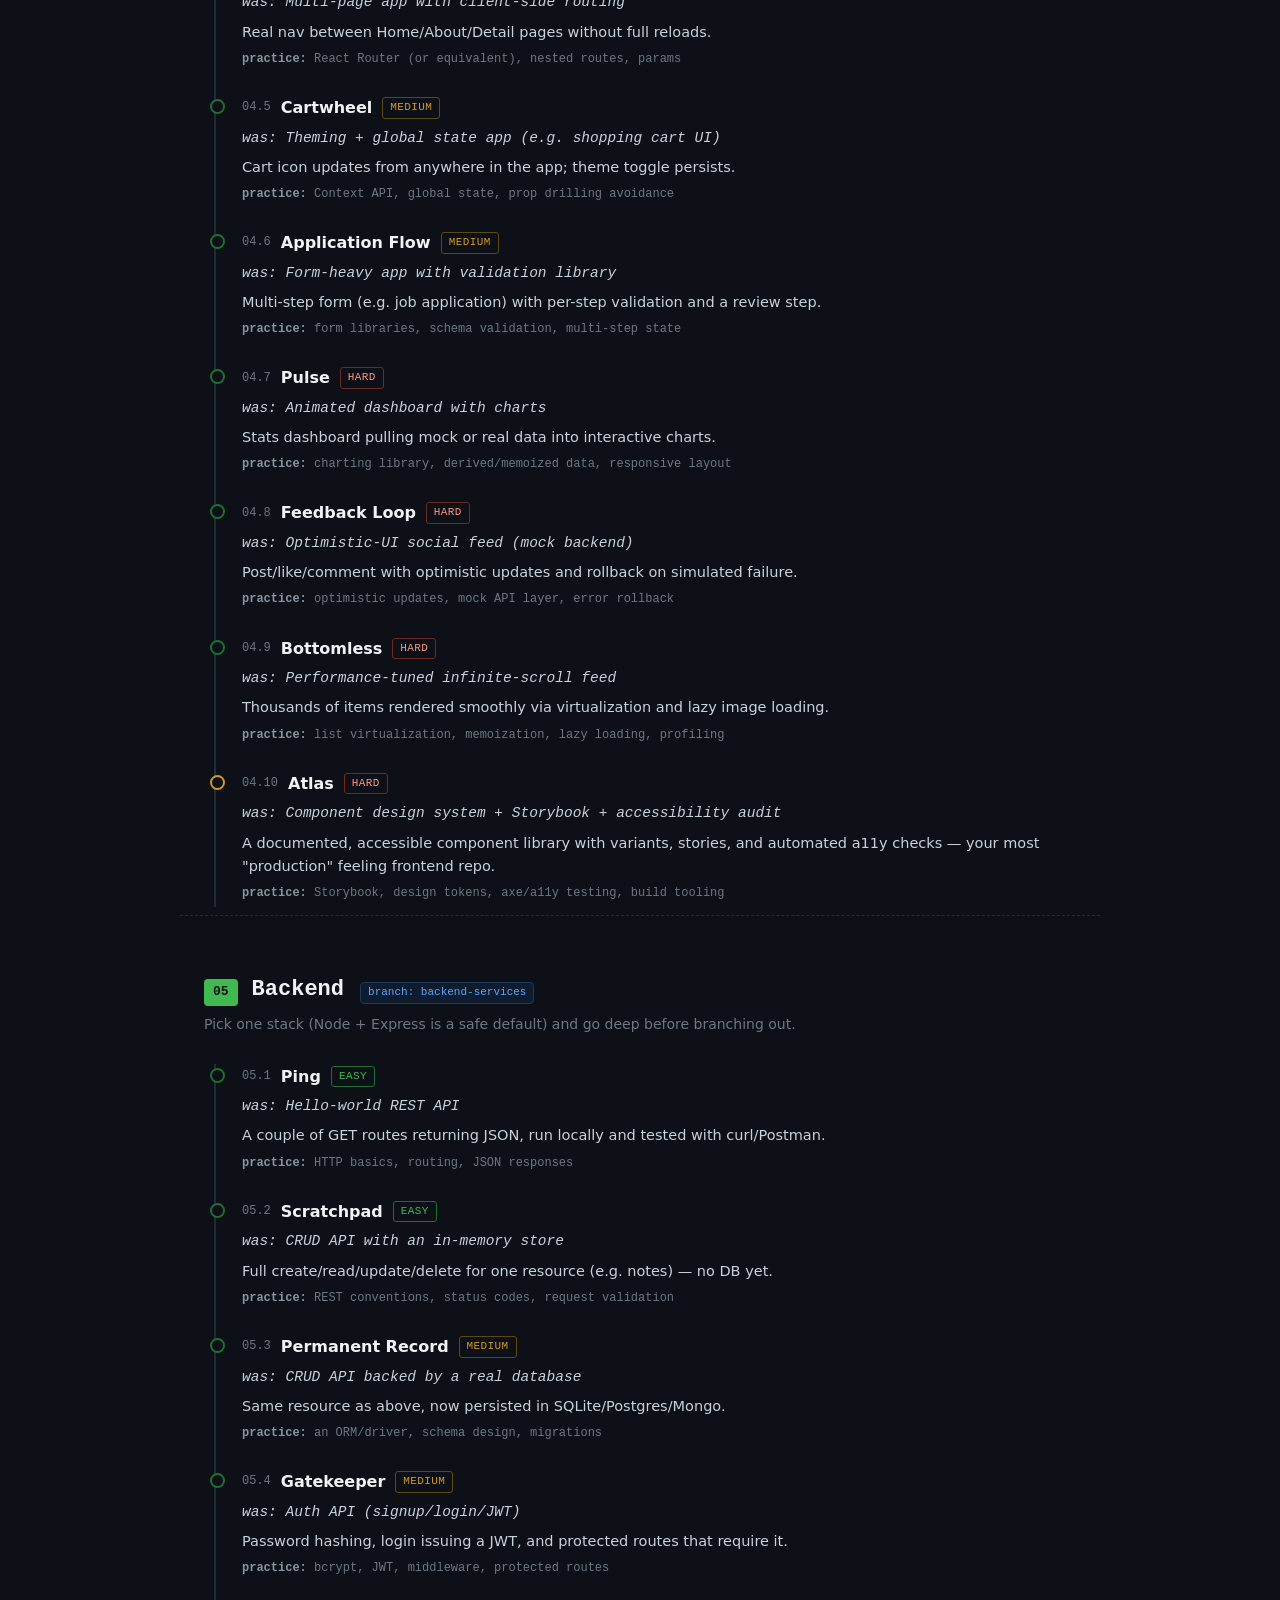
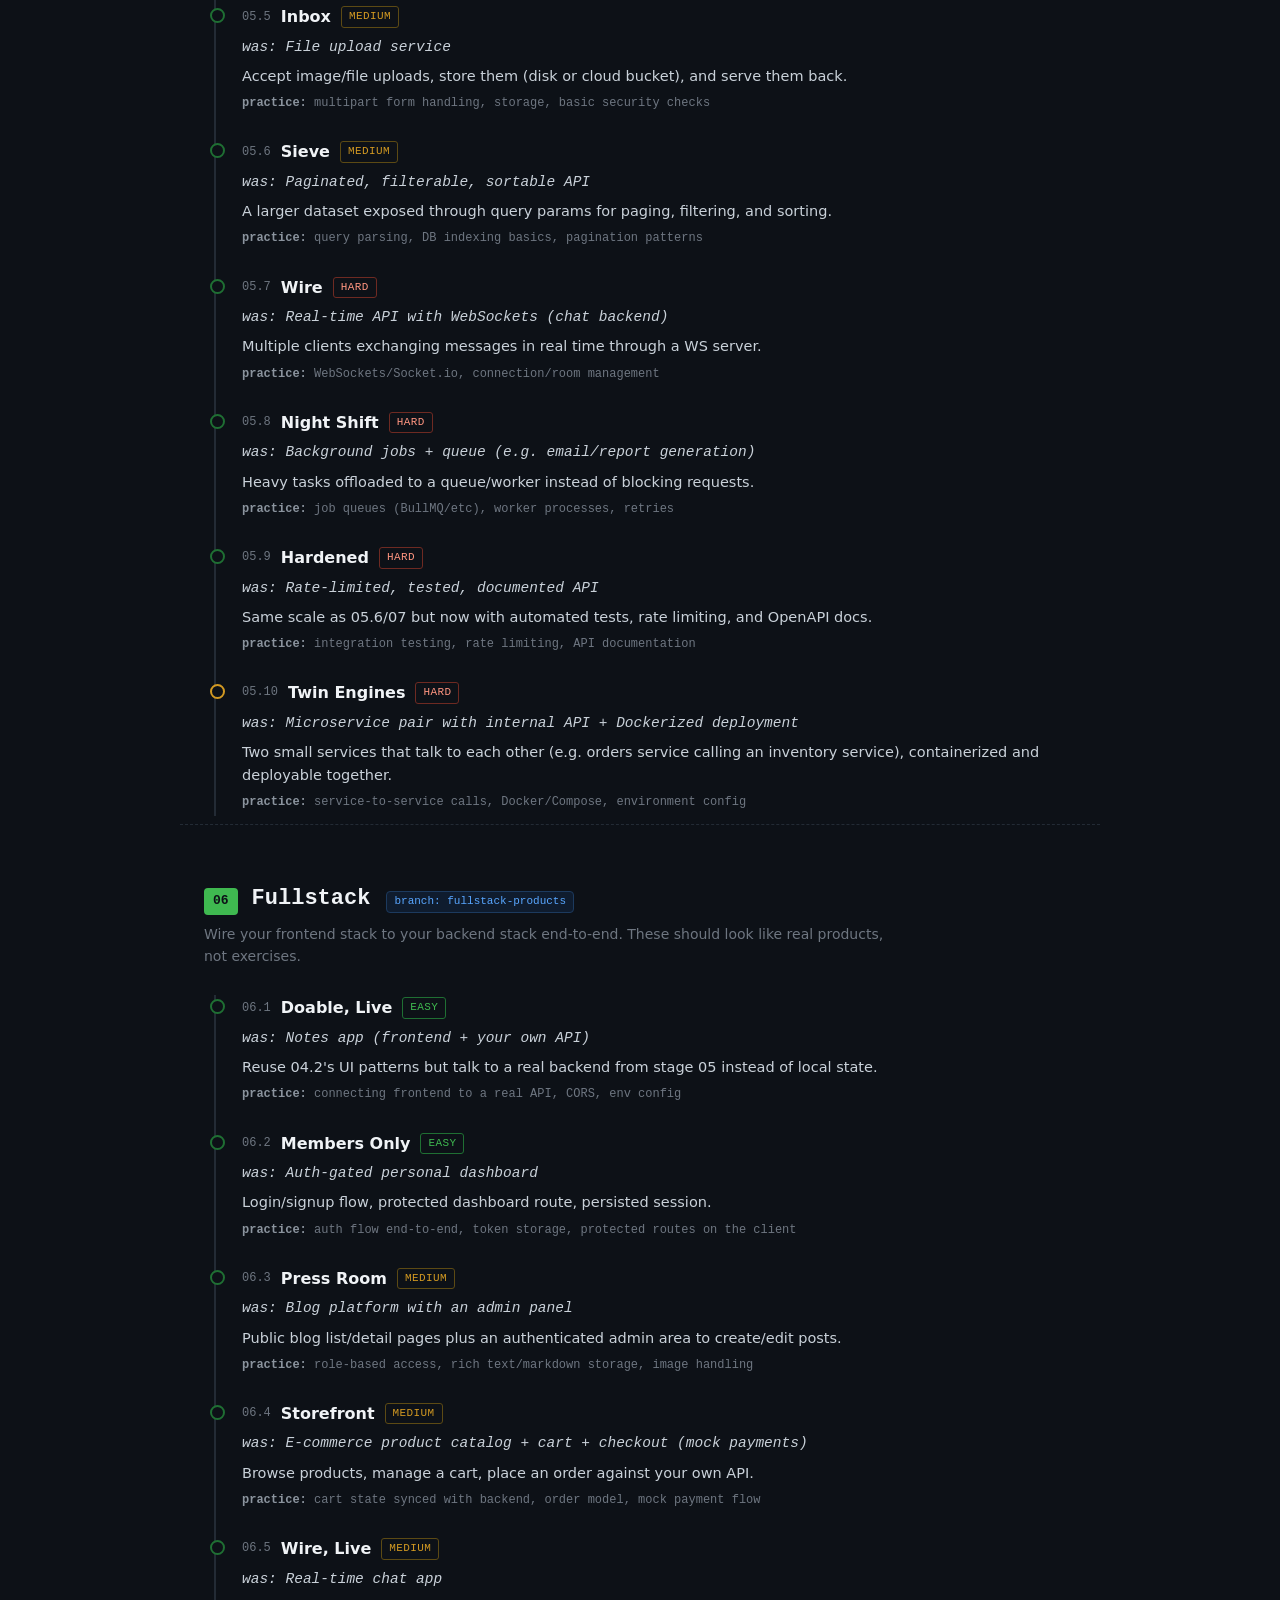
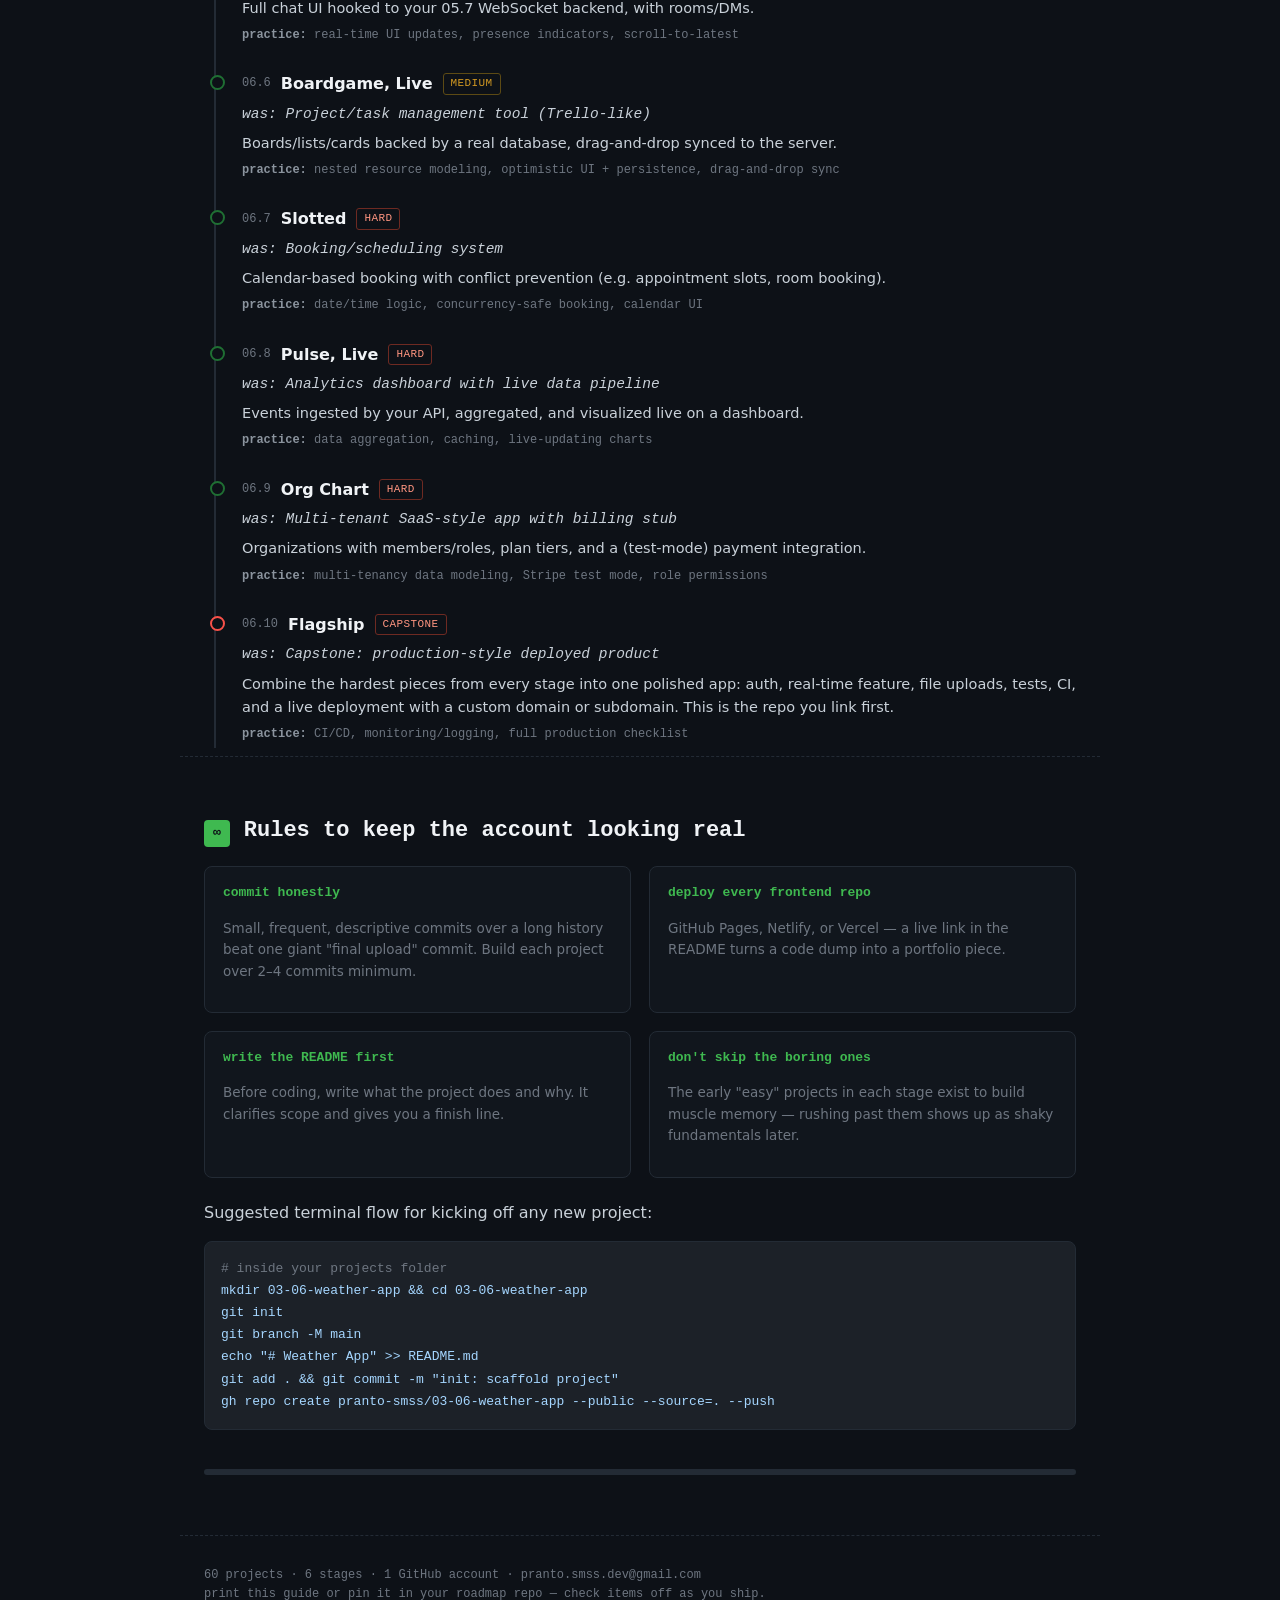
==== commit 375f6fb9: "separated html, css and js" ====
--- a/index.html
+++ b/index.html
@@ -4,327 +4,14 @@
 <meta charset="UTF-8">
 <meta name="viewport" content="width=device-width, initial-scale=1.0">
 <title>git init career — the 60-commit roadmap</title>
-<style>
-  :root{
-    --bg: #0d1117;
-    --panel: #11161d;
-    --line: #232b35;
-    --text: #c9d1d9;
-    --muted: #6e7681;
-    --green: #3fb950;
-    --green-dim: #1f6f33;
-    --amber: #d29922;
-    --red: #f85149;
-    --blue: #58a6ff;
-    --mono: "SF Mono", "JetBrains Mono", "Fira Code", Consolas, monospace;
-    --sans: "Segoe UI", Inter, system-ui, sans-serif;
-  }
-  *{box-sizing:border-box;}
-  html{scroll-behavior:smooth;}
-  body{
-    margin:0;
-    background:var(--bg);
-    color:var(--text);
-    font-family:var(--sans);
-    line-height:1.6;
-  }
-  a{color:var(--blue);text-decoration:none;}
-
-  /* ---------- top bar ---------- */
-  .topbar{
-    border-bottom:1px solid var(--line);
-    background:var(--panel);
-    padding:14px 24px;
-    display:flex;
-    align-items:center;
-    gap:10px;
-    font-family:var(--mono);
-    font-size:13px;
-    color:var(--muted);
-    position:sticky;
-    top:0;
-    z-index:50;
-  }
-  .topbar .dot{width:10px;height:10px;border-radius:50%;background:var(--red);}
-  .topbar .dot:nth-child(2){background:var(--amber);}
-  .topbar .dot:nth-child(3){background:var(--green);}
-  .topbar .path{margin-left:8px;}
-
-  /* ---------- hero ---------- */
-  .hero{
-    max-width:920px;
-    margin:0 auto;
-    padding:64px 24px 32px;
-  }
-  .eyebrow{
-    font-family:var(--mono);
-    color:var(--green);
-    font-size:13px;
-    letter-spacing:.5px;
-  }
-  .hero h1{
-    font-family:var(--mono);
-    font-size:clamp(28px,5vw,44px);
-    margin:10px 0 14px;
-    color:#f0f3f6;
-    letter-spacing:-0.5px;
-  }
-  .hero h1 .cursor{
-    display:inline-block;
-    width:10px;height:1em;
-    background:var(--green);
-    vertical-align:-2px;
-    animation:blink 1s steps(2) infinite;
-  }
-  @keyframes blink{50%{opacity:0;}}
-  .hero p.lede{
-    color:var(--muted);
-    font-size:16px;
-    max-width:680px;
-  }
-  .identity{
-    margin-top:24px;
-    border:1px solid var(--line);
-    border-radius:8px;
-    background:var(--panel);
-    padding:16px 18px;
-    font-family:var(--mono);
-    font-size:13px;
-  }
-  .identity .row{display:flex;gap:10px;padding:3px 0;}
-  .identity .k{color:var(--muted);width:90px;flex:none;}
-  .identity .v{color:var(--text);}
-  .identity .v.email{color:var(--green);}
-
-  /* ---------- commit graph nav ---------- */
-  .graph{
-    max-width:920px;
-    margin:0 auto 8px;
-    padding:0 24px;
-    display:flex;
-    flex-wrap:wrap;
-    gap:8px;
-  }
-  .graph a{
-    font-family:var(--mono);
-    font-size:12px;
-    border:1px solid var(--line);
-    border-radius:20px;
-    padding:6px 12px;
-    color:var(--muted);
-    transition:.15s;
-  }
-  .graph a:hover{border-color:var(--green);color:var(--green);}
-
-  /* ---------- stage sections ---------- */
-  .stage{
-    max-width:920px;
-    margin:0 auto;
-    padding:56px 24px 8px;
-    border-top:1px dashed var(--line);
-  }
-  .stage-head{
-    display:flex;
-    align-items:baseline;
-    gap:14px;
-    margin-bottom:6px;
-  }
-  .stage-num{
-    font-family:var(--mono);
-    color:var(--bg);
-    background:var(--green);
-    font-weight:700;
-    font-size:13px;
-    padding:3px 9px;
-    border-radius:4px;
-  }
-  .stage-head h2{
-    font-family:var(--mono);
-    font-size:22px;
-    color:#f0f3f6;
-    margin:0;
-  }
-  .stage-sub{
-    color:var(--muted);
-    font-size:14px;
-    margin:0 0 28px;
-    max-width:680px;
-  }
-  .branch-tag{
-    display:inline-block;
-    font-family:var(--mono);
-    font-size:11px;
-    color:var(--blue);
-    border:1px solid #1c3a5e;
-    background:#0f1c2e;
-    border-radius:4px;
-    padding:1px 7px;
-    margin-left:2px;
-  }
-
-  /* ---------- project list ---------- */
-  .commits{
-    position:relative;
-    margin-left:10px;
-    padding-left:26px;
-    border-left:2px solid var(--line);
-  }
-  .commit{
-    position:relative;
-    padding-bottom:26px;
-  }
-  .commit:last-child{padding-bottom:4px;}
-  .commit::before{
-    content:"";
-    position:absolute;
-    left:-32px;
-    top:4px;
-    width:11px;height:11px;
-    border-radius:50%;
-    background:var(--bg);
-    border:2px solid var(--green-dim);
-  }
-  .commit.lvl-hard::before{border-color:var(--amber);}
-  .commit.lvl-extreme::before{border-color:var(--red);}
-
-  .commit-head{
-    display:flex;
-    align-items:center;
-    gap:10px;
-    flex-wrap:wrap;
-  }
-  .idx{
-    font-family:var(--mono);
-    color:var(--muted);
-    font-size:12px;
-  }
-  .commit-head h3{
-    font-size:16px;
-    margin:0;
-    color:#f0f3f6;
-    font-weight:600;
-  }
-  p.orig{
-    font-family:var(--mono);
-    font-size:11.5px;
-    color:var(--muted);
-    margin:2px 0 0;
-    font-style:italic;
-  }
-  .diff{
-    font-family:var(--mono);
-    font-size:11px;
-    padding:1px 7px;
-    border-radius:3px;
-    text-transform:uppercase;
-    letter-spacing:.4px;
-  }
-  .diff.easy{color:var(--green);border:1px solid var(--green-dim);}
-  .diff.med{color:var(--amber);border:1px solid #5c4a14;}
-  .diff.hard{color:#ff9580;border:1px solid #6e2a22;}
-  .commit p{
-    margin:6px 0 6px;
-    color:var(--text);
-    font-size:14.5px;
-  }
-  .skills{
-    font-family:var(--mono);
-    font-size:12px;
-    color:var(--muted);
-  }
-  .skills b{color:#8b949e;font-weight:600;}
-
-  /* ---------- checklist / setup ---------- */
-  .checklist{
-    list-style:none;
-    margin:0;
-    padding:0;
-  }
-  .checklist li{
-    display:flex;
-    gap:10px;
-    padding:9px 0;
-    border-bottom:1px solid var(--line);
-    font-size:14.5px;
-  }
-  .checklist li:last-child{border-bottom:none;}
-  .checklist .box{
-    flex:none;
-    width:16px;height:16px;
-    margin-top:3px;
-    border:2px solid var(--muted);
-    border-radius:3px;
-  }
-  code, .code{
-    font-family:var(--mono);
-    background:#1c2128;
-    border:1px solid var(--line);
-    border-radius:4px;
-    padding:1px 6px;
-    font-size:13px;
-    color:#e3b341;
-  }
-  pre{
-    font-family:var(--mono);
-    background:#1c2128;
-    border:1px solid var(--line);
-    border-radius:8px;
-    padding:16px;
-    overflow-x:auto;
-    font-size:13px;
-    color:#a5d6ff;
-    line-height:1.7;
-  }
-  pre .c{color:var(--muted);}
-
-  /* ---------- repo naming card ---------- */
-  .grid2{
-    display:grid;
-    grid-template-columns:1fr 1fr;
-    gap:18px;
-    margin:18px 0 6px;
-  }
-  @media (max-width:640px){.grid2{grid-template-columns:1fr;}}
-  .card{
-    border:1px solid var(--line);
-    background:var(--panel);
-    border-radius:8px;
-    padding:16px 18px;
-  }
-  .card h4{
-    margin:0 0 8px;
-    font-family:var(--mono);
-    font-size:13px;
-    color:var(--green);
-  }
-  .card p, .card li{font-size:13.5px;color:var(--muted);}
-
-  /* ---------- footer ---------- */
-  footer{
-    max-width:920px;
-    margin:60px auto 0;
-    padding:30px 24px 60px;
-    border-top:1px dashed var(--line);
-    font-family:var(--mono);
-    font-size:12px;
-    color:var(--muted);
-  }
-  .progress-wrap{
-    max-width:920px;margin:0 auto;padding:0 24px;
-  }
-  .progress-bar{
-    height:6px;width:100%;background:var(--line);border-radius:3px;overflow:hidden;margin-top:18px;
-  }
-  .progress-bar span{
-    display:block;height:100%;width:0%;background:linear-gradient(90deg,var(--green),var(--blue));
-  }
-</style>
+<link rel="stylesheet" href="style.css">
 </head>
 <body>
 
 <div class="topbar">
   <span class="dot"></span><span class="dot"></span><span class="dot"></span>
   <span class="path">~/pranto.smss.dev/roadmap.html</span>
+  <a href="completed.html" class="tracking-btn">📊 Track Projects</a>
 </div>
 
 <div class="hero">
--- a/style.css
+++ b/style.css
@@ -0,0 +1,452 @@
+:root{
+  --bg: #0d1117;
+  --panel: #11161d;
+  --line: #232b35;
+  --text: #c9d1d9;
+  --muted: #6e7681;
+  --green: #3fb950;
+  --green-dim: #1f6f33;
+  --amber: #d29922;
+  --red: #f85149;
+  --blue: #58a6ff;
+  --mono: "SF Mono", "JetBrains Mono", "Fira Code", Consolas, monospace;
+  --sans: "Segoe UI", Inter, system-ui, sans-serif;
+}
+*{box-sizing:border-box;}
+html{scroll-behavior:smooth;}
+body{
+  margin:0;
+  background:var(--bg);
+  color:var(--text);
+  font-family:var(--sans);
+  line-height:1.6;
+}
+a{color:var(--blue);text-decoration:none;}
+
+/* ---------- top bar ---------- */
+.topbar{
+  border-bottom:1px solid var(--line);
+  background:var(--panel);
+  padding:14px 24px;
+  display:flex;
+  align-items:center;
+  gap:10px;
+  font-family:var(--mono);
+  font-size:13px;
+  color:var(--muted);
+  position:sticky;
+  top:0;
+  z-index:50;
+}
+.topbar .dot{width:10px;height:10px;border-radius:50%;background:var(--red);}
+.topbar .dot:nth-child(2){background:var(--amber);}
+.topbar .dot:nth-child(3){background:var(--green);}
+.topbar .path{margin-left:8px;flex:1;}
+
+/* ---------- tracking btn (index) ---------- */
+.tracking-btn{
+  margin-left:auto;
+  font-family:var(--mono);
+  font-size:12px;
+  color:var(--green);
+  border:1px solid var(--green-dim);
+  border-radius:6px;
+  padding:5px 12px;
+  cursor:pointer;
+  background:transparent;
+  text-decoration:none;
+  transition:.15s;
+}
+.tracking-btn:hover{background:var(--green-dim);}
+
+/* ---------- back btn (completed) ---------- */
+.back-btn{
+  font-family:var(--mono);
+  font-size:12px;
+  color:var(--blue);
+  border:1px solid var(--blue);
+  border-radius:6px;
+  padding:5px 12px;
+  cursor:pointer;
+  background:transparent;
+  transition:.15s;
+}
+.back-btn:hover{background:#1c3a5e;}
+
+/* ---------- hero ---------- */
+.hero{
+  max-width:920px;
+  margin:0 auto;
+  padding:64px 24px 32px;
+}
+.eyebrow{
+  font-family:var(--mono);
+  color:var(--green);
+  font-size:13px;
+  letter-spacing:.5px;
+}
+.hero h1{
+  font-family:var(--mono);
+  font-size:clamp(28px,5vw,44px);
+  margin:10px 0 14px;
+  color:#f0f3f6;
+  letter-spacing:-0.5px;
+}
+.hero h1 .cursor{
+  display:inline-block;
+  width:10px;height:1em;
+  background:var(--green);
+  vertical-align:-2px;
+  animation:blink 1s steps(2) infinite;
+}
+@keyframes blink{50%{opacity:0;}}
+.hero p.lede{
+  color:var(--muted);
+  font-size:16px;
+  max-width:680px;
+}
+.identity{
+  margin-top:24px;
+  border:1px solid var(--line);
+  border-radius:8px;
+  background:var(--panel);
+  padding:16px 18px;
+  font-family:var(--mono);
+  font-size:13px;
+}
+.identity .row{display:flex;gap:10px;padding:3px 0;}
+.identity .k{color:var(--muted);width:90px;flex:none;}
+.identity .v{color:var(--text);}
+.identity .v.email{color:var(--green);}
+
+/* ---------- commit graph nav ---------- */
+.graph{
+  max-width:920px;
+  margin:0 auto 8px;
+  padding:0 24px;
+  display:flex;
+  flex-wrap:wrap;
+  gap:8px;
+}
+.graph a{
+  font-family:var(--mono);
+  font-size:12px;
+  border:1px solid var(--line);
+  border-radius:20px;
+  padding:6px 12px;
+  color:var(--muted);
+  transition:.15s;
+}
+.graph a:hover{border-color:var(--green);color:var(--green);}
+
+/* ---------- stage sections ---------- */
+.stage{
+  max-width:920px;
+  margin:0 auto;
+  padding:56px 24px 8px;
+  border-top:1px dashed var(--line);
+}
+.stage-head{
+  display:flex;
+  align-items:baseline;
+  gap:14px;
+  margin-bottom:6px;
+}
+.stage-num{
+  font-family:var(--mono);
+  color:var(--bg);
+  background:var(--green);
+  font-weight:700;
+  font-size:13px;
+  padding:3px 9px;
+  border-radius:4px;
+}
+.stage-head h2{
+  font-family:var(--mono);
+  font-size:22px;
+  color:#f0f3f6;
+  margin:0;
+}
+.stage-sub{
+  color:var(--muted);
+  font-size:14px;
+  margin:0 0 28px;
+  max-width:680px;
+}
+.branch-tag{
+  display:inline-block;
+  font-family:var(--mono);
+  font-size:11px;
+  color:var(--blue);
+  border:1px solid #1c3a5e;
+  background:#0f1c2e;
+  border-radius:4px;
+  padding:1px 7px;
+  margin-left:2px;
+}
+
+/* ---------- project list ---------- */
+.commits{
+  position:relative;
+  margin-left:10px;
+  padding-left:26px;
+  border-left:2px solid var(--line);
+}
+.commit{
+  position:relative;
+  padding-bottom:26px;
+}
+.commit:last-child{padding-bottom:4px;}
+.commit::before{
+  content:"";
+  position:absolute;
+  left:-32px;
+  top:4px;
+  width:11px;height:11px;
+  border-radius:50%;
+  background:var(--bg);
+  border:2px solid var(--green-dim);
+}
+.commit.lvl-hard::before{border-color:var(--amber);}
+.commit.lvl-extreme::before{border-color:var(--red);}
+
+.commit-head{
+  display:flex;
+  align-items:center;
+  gap:10px;
+  flex-wrap:wrap;
+}
+.idx{
+  font-family:var(--mono);
+  color:var(--muted);
+  font-size:12px;
+}
+.commit-head h3{
+  font-size:16px;
+  margin:0;
+  color:#f0f3f6;
+  font-weight:600;
+}
+p.orig{
+  font-family:var(--mono);
+  font-size:11.5px;
+  color:var(--muted);
+  margin:2px 0 0;
+  font-style:italic;
+}
+.diff{
+  font-family:var(--mono);
+  font-size:11px;
+  padding:1px 7px;
+  border-radius:3px;
+  text-transform:uppercase;
+  letter-spacing:.4px;
+}
+.diff.easy{color:var(--green);border:1px solid var(--green-dim);}
+.diff.med{color:var(--amber);border:1px solid #5c4a14;}
+.diff.hard{color:#ff9580;border:1px solid #6e2a22;}
+.commit p{
+  margin:6px 0 6px;
+  color:var(--text);
+  font-size:14.5px;
+}
+.skills{
+  font-family:var(--mono);
+  font-size:12px;
+  color:var(--muted);
+}
+.skills b{color:#8b949e;font-weight:600;}
+
+/* ---------- checklist / setup ---------- */
+.checklist{
+  list-style:none;
+  margin:0;
+  padding:0;
+}
+.checklist li{
+  display:flex;
+  gap:10px;
+  padding:9px 0;
+  border-bottom:1px solid var(--line);
+  font-size:14.5px;
+}
+.checklist li:last-child{border-bottom:none;}
+.checklist .box{
+  flex:none;
+  width:16px;height:16px;
+  margin-top:3px;
+  border:2px solid var(--muted);
+  border-radius:3px;
+}
+code, .code{
+  font-family:var(--mono);
+  background:#1c2128;
+  border:1px solid var(--line);
+  border-radius:4px;
+  padding:1px 6px;
+  font-size:13px;
+  color:#e3b341;
+}
+pre{
+  font-family:var(--mono);
+  background:#1c2128;
+  border:1px solid var(--line);
+  border-radius:8px;
+  padding:16px;
+  overflow-x:auto;
+  font-size:13px;
+  color:#a5d6ff;
+  line-height:1.7;
+}
+pre .c{color:var(--muted);}
+
+/* ---------- repo naming card ---------- */
+.grid2{
+  display:grid;
+  grid-template-columns:1fr 1fr;
+  gap:18px;
+  margin:18px 0 6px;
+}
+@media (max-width:640px){.grid2{grid-template-columns:1fr;}}
+.card{
+  border:1px solid var(--line);
+  background:var(--panel);
+  border-radius:8px;
+  padding:16px 18px;
+}
+.card h4{
+  margin:0 0 8px;
+  font-family:var(--mono);
+  font-size:13px;
+  color:var(--green);
+}
+.card p, .card li{font-size:13.5px;color:var(--muted);}
+
+/* ---------- progress bar ---------- */
+.progress-wrap{
+  max-width:920px;margin:0 auto;padding:0 24px;
+}
+.progress-bar{
+  height:6px;width:100%;background:var(--line);border-radius:3px;overflow:hidden;margin-top:18px;
+}
+.progress-bar span{
+  display:block;height:100%;width:0%;background:linear-gradient(90deg,var(--green),var(--blue));
+}
+
+/* ---------- completed page container ---------- */
+.container{
+  max-width:1100px;
+  margin:0 auto;
+  padding:40px 24px;
+}
+.container h1{
+  font-family:var(--mono);
+  font-size:clamp(24px,4vw,36px);
+  color:#f0f3f6;
+  border-bottom:1px solid var(--line);
+  padding-bottom:16px;
+  margin-bottom:32px;
+}
+.container h2{
+  font-family:var(--mono);
+  font-size:20px;
+  color:var(--green);
+  margin:40px 0 16px;
+  padding-bottom:8px;
+  border-bottom:1px dashed var(--line);
+}
+.container h3{
+  font-family:var(--mono);
+  font-size:16px;
+  color:#f0f3f6;
+  margin:24px 0 12px;
+}
+.container table{
+  width:100%;
+  border-collapse:collapse;
+  margin:16px 0;
+  font-size:13px;
+}
+.container th{
+  background:var(--panel);
+  color:var(--muted);
+  font-family:var(--mono);
+  font-weight:600;
+  text-align:left;
+  padding:10px 12px;
+  border:1px solid var(--line);
+  white-space:nowrap;
+}
+.container td{
+  padding:10px 12px;
+  border:1px solid var(--line);
+  vertical-align:top;
+}
+.container tr:hover td{
+  background:var(--panel);
+}
+.container td:last-child{
+  text-align:center;
+  font-size:16px;
+}
+.container td a{
+  font-family:var(--mono);
+  font-size:12px;
+}
+.container p{
+  color:var(--text);
+  font-size:14.5px;
+}
+.container code{
+  font-family:var(--mono);
+  background:#1c2128;
+  border:1px solid var(--line);
+  border-radius:4px;
+  padding:1px 6px;
+  font-size:13px;
+  color:#e3b341;
+}
+.container ul, .container ol{
+  padding-left:24px;
+}
+.container li{
+  margin:4px 0;
+}
+
+/* ---------- loading / error ---------- */
+.loading{
+  text-align:center;
+  padding:80px 0;
+  color:var(--muted);
+  font-family:var(--mono);
+  font-size:14px;
+}
+.loading .spinner{
+  display:inline-block;
+  width:24px;height:24px;
+  border:3px solid var(--line);
+  border-top-color:var(--green);
+  border-radius:50%;
+  animation:spin .8s linear infinite;
+  margin-bottom:12px;
+}
+@keyframes spin{to{transform:rotate(360deg);}}
+.error{
+  text-align:center;
+  padding:80px 0;
+  color:var(--red);
+  font-family:var(--mono);
+  font-size:14px;
+}
+
+/* ---------- footer ---------- */
+footer{
+  max-width:920px;
+  margin:60px auto 0;
+  padding:30px 24px 60px;
+  border-top:1px dashed var(--line);
+  font-family:var(--mono);
+  font-size:12px;
+  color:var(--muted);
+}
+footer.centered{max-width:1100px;text-align:center;}
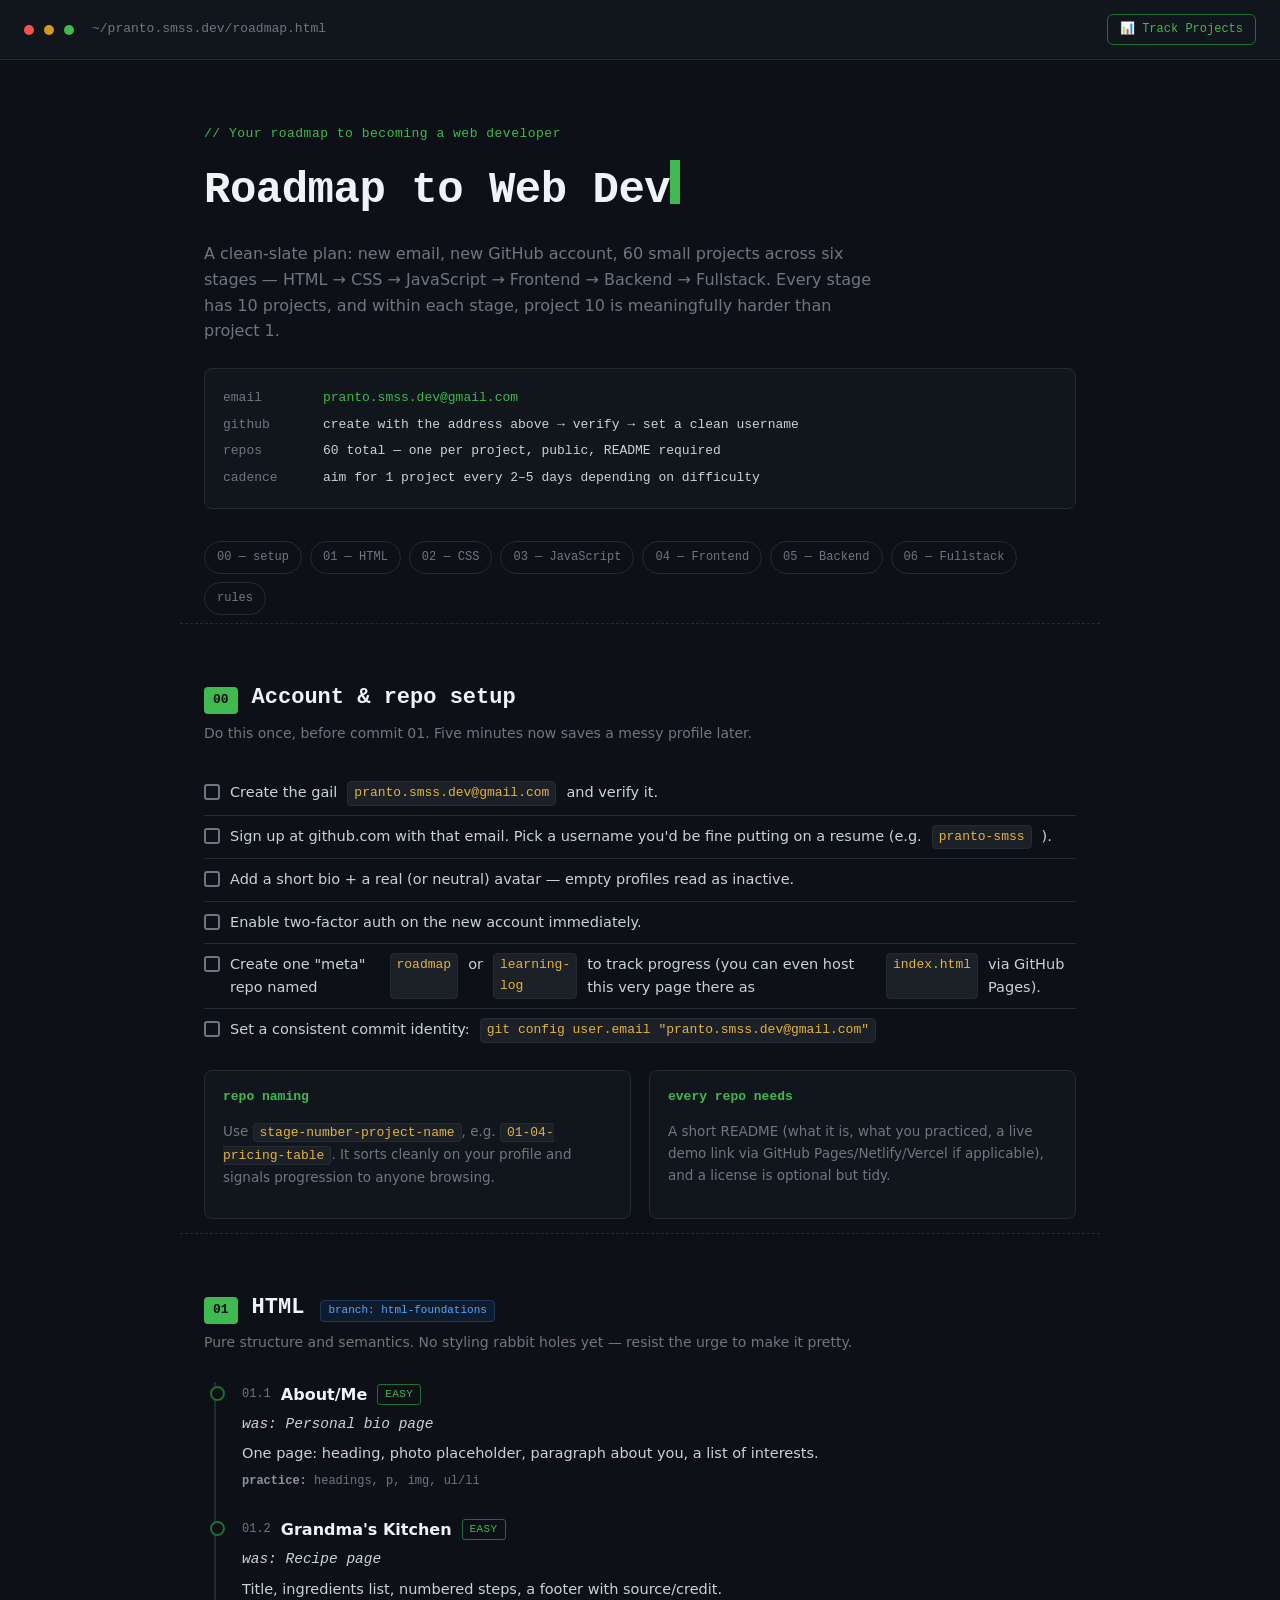
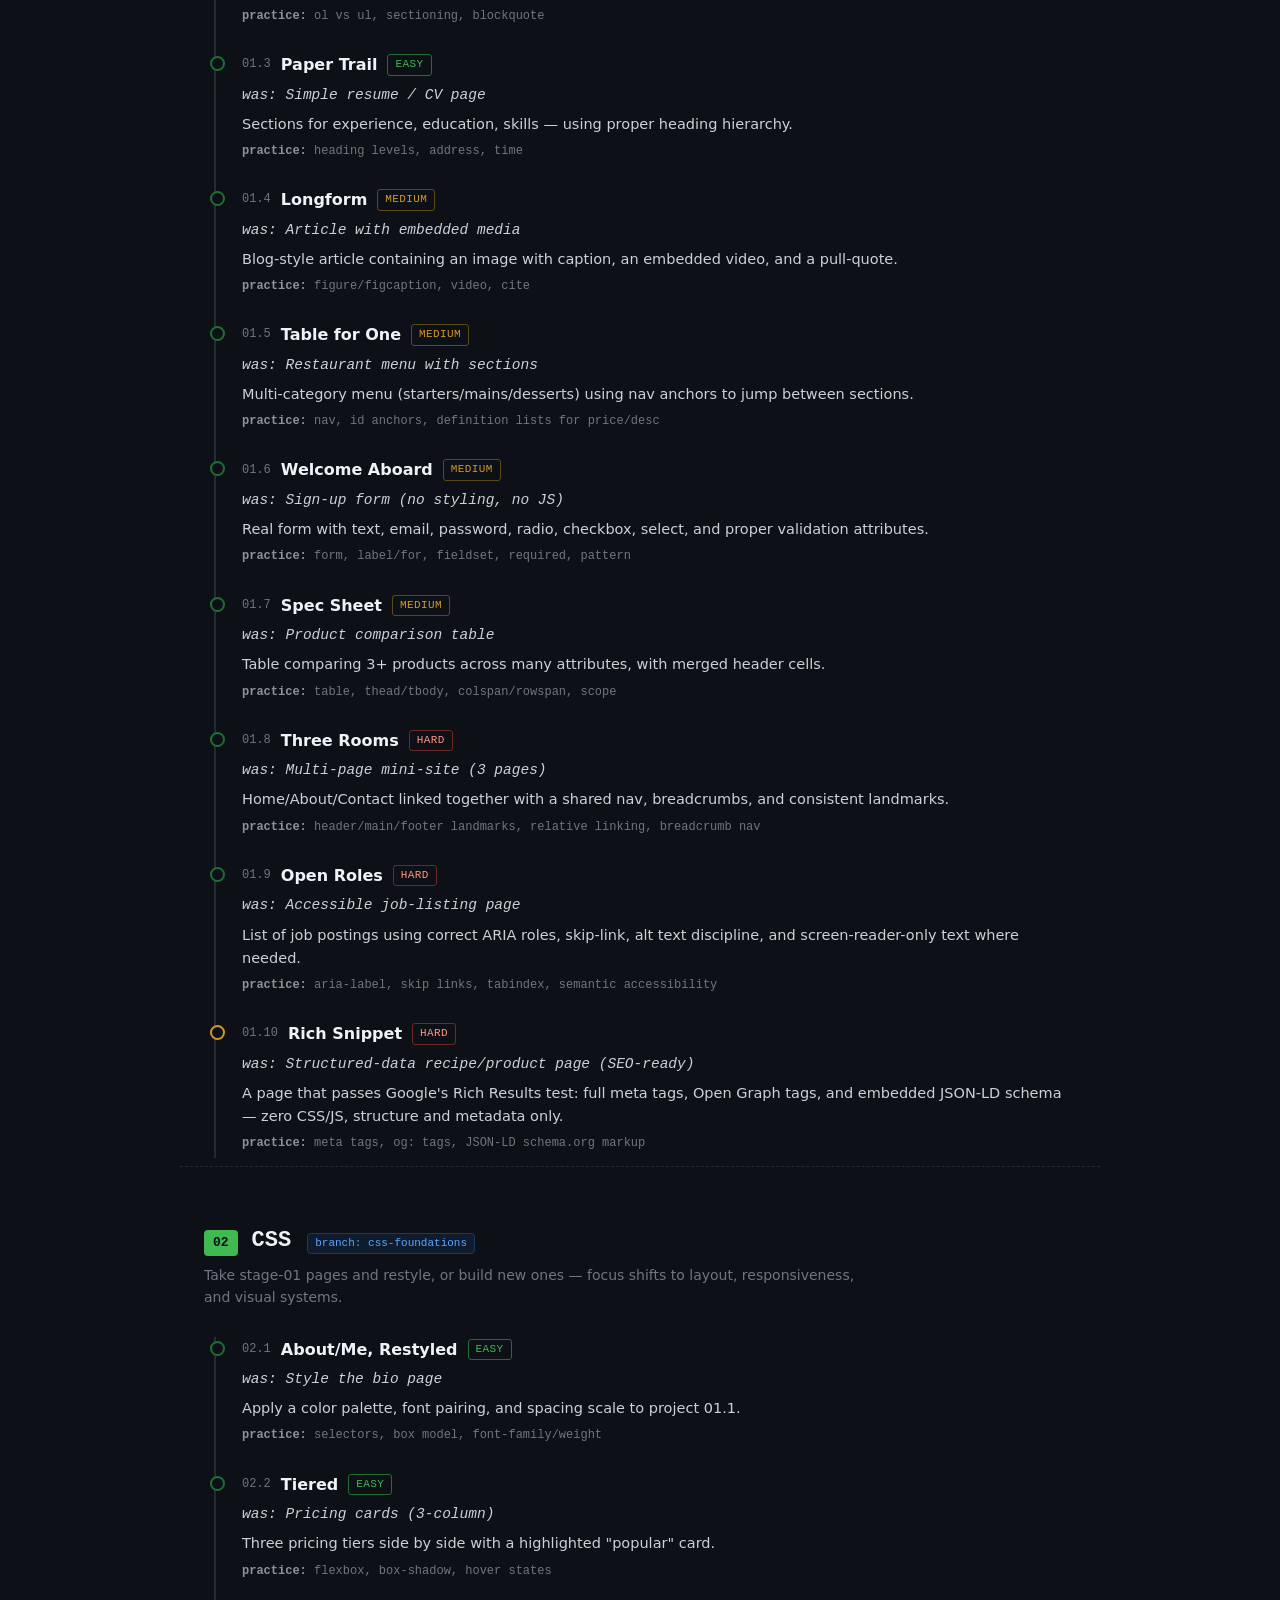
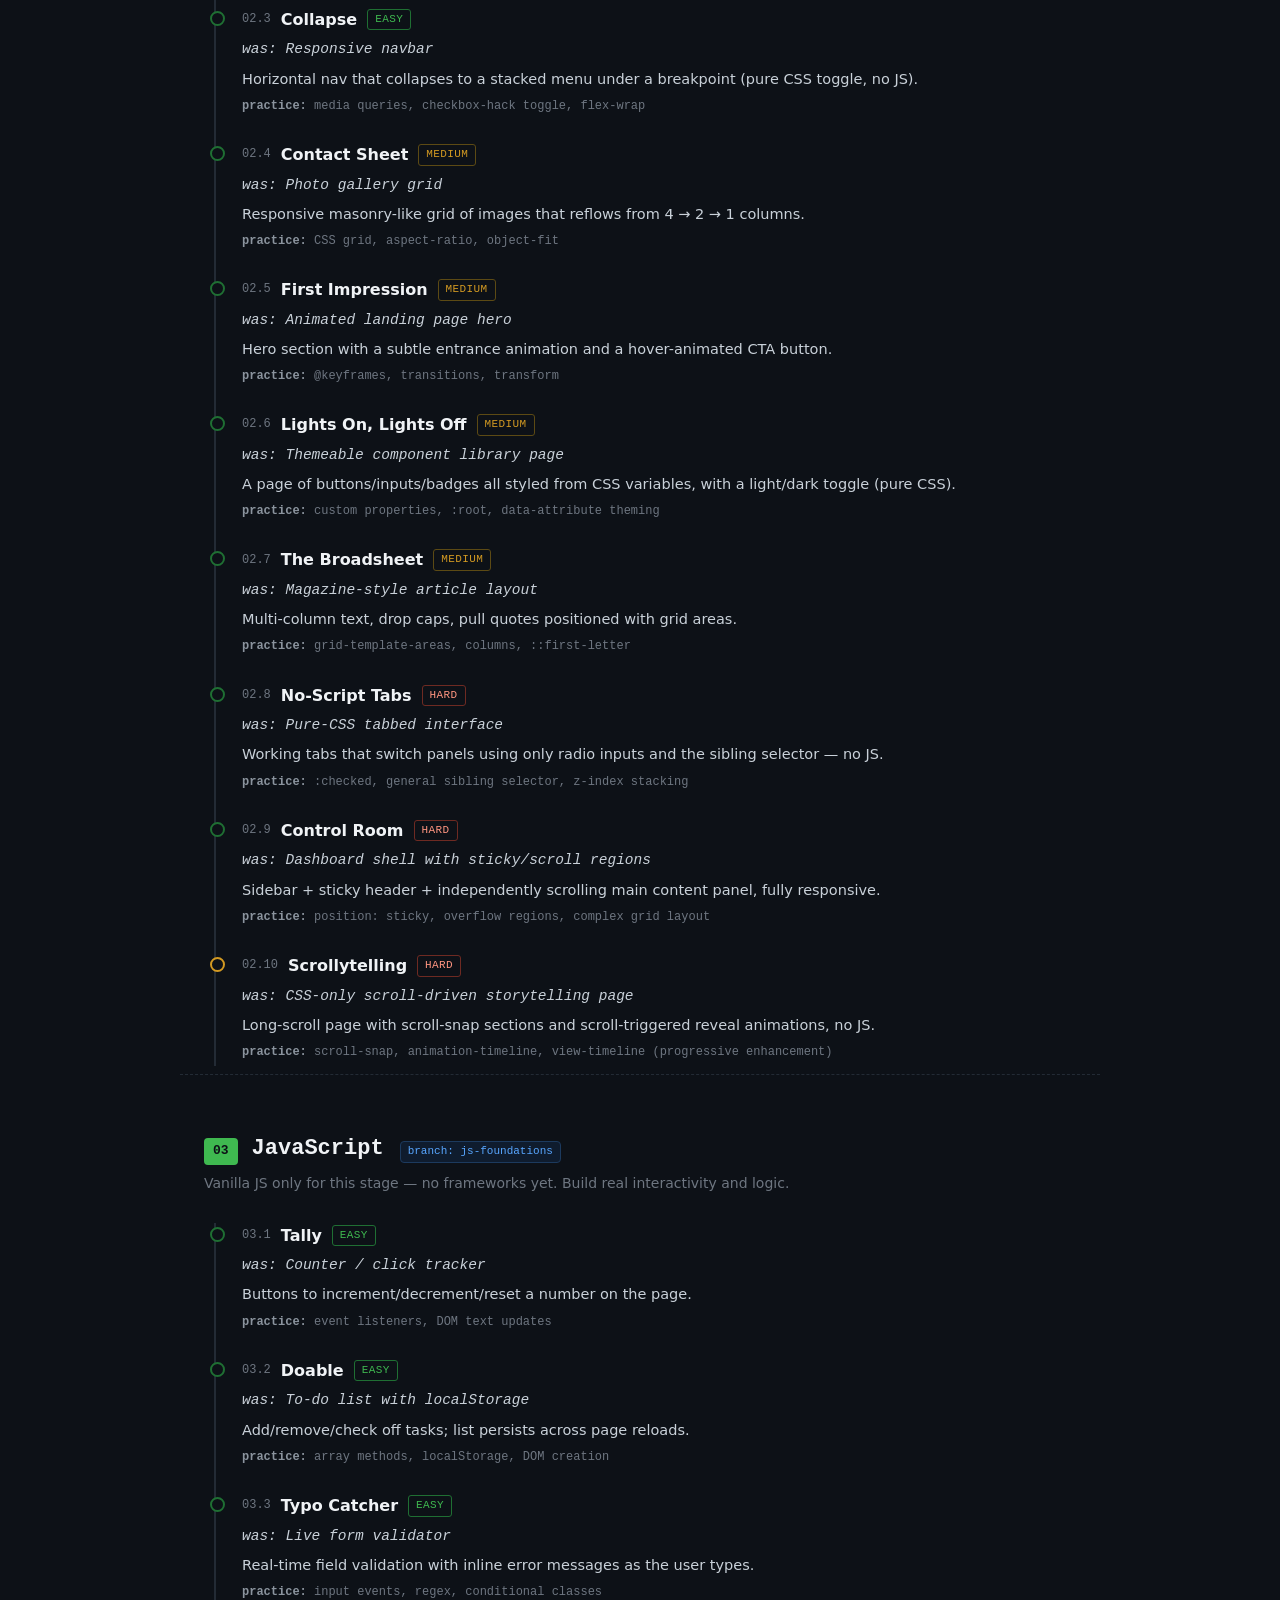
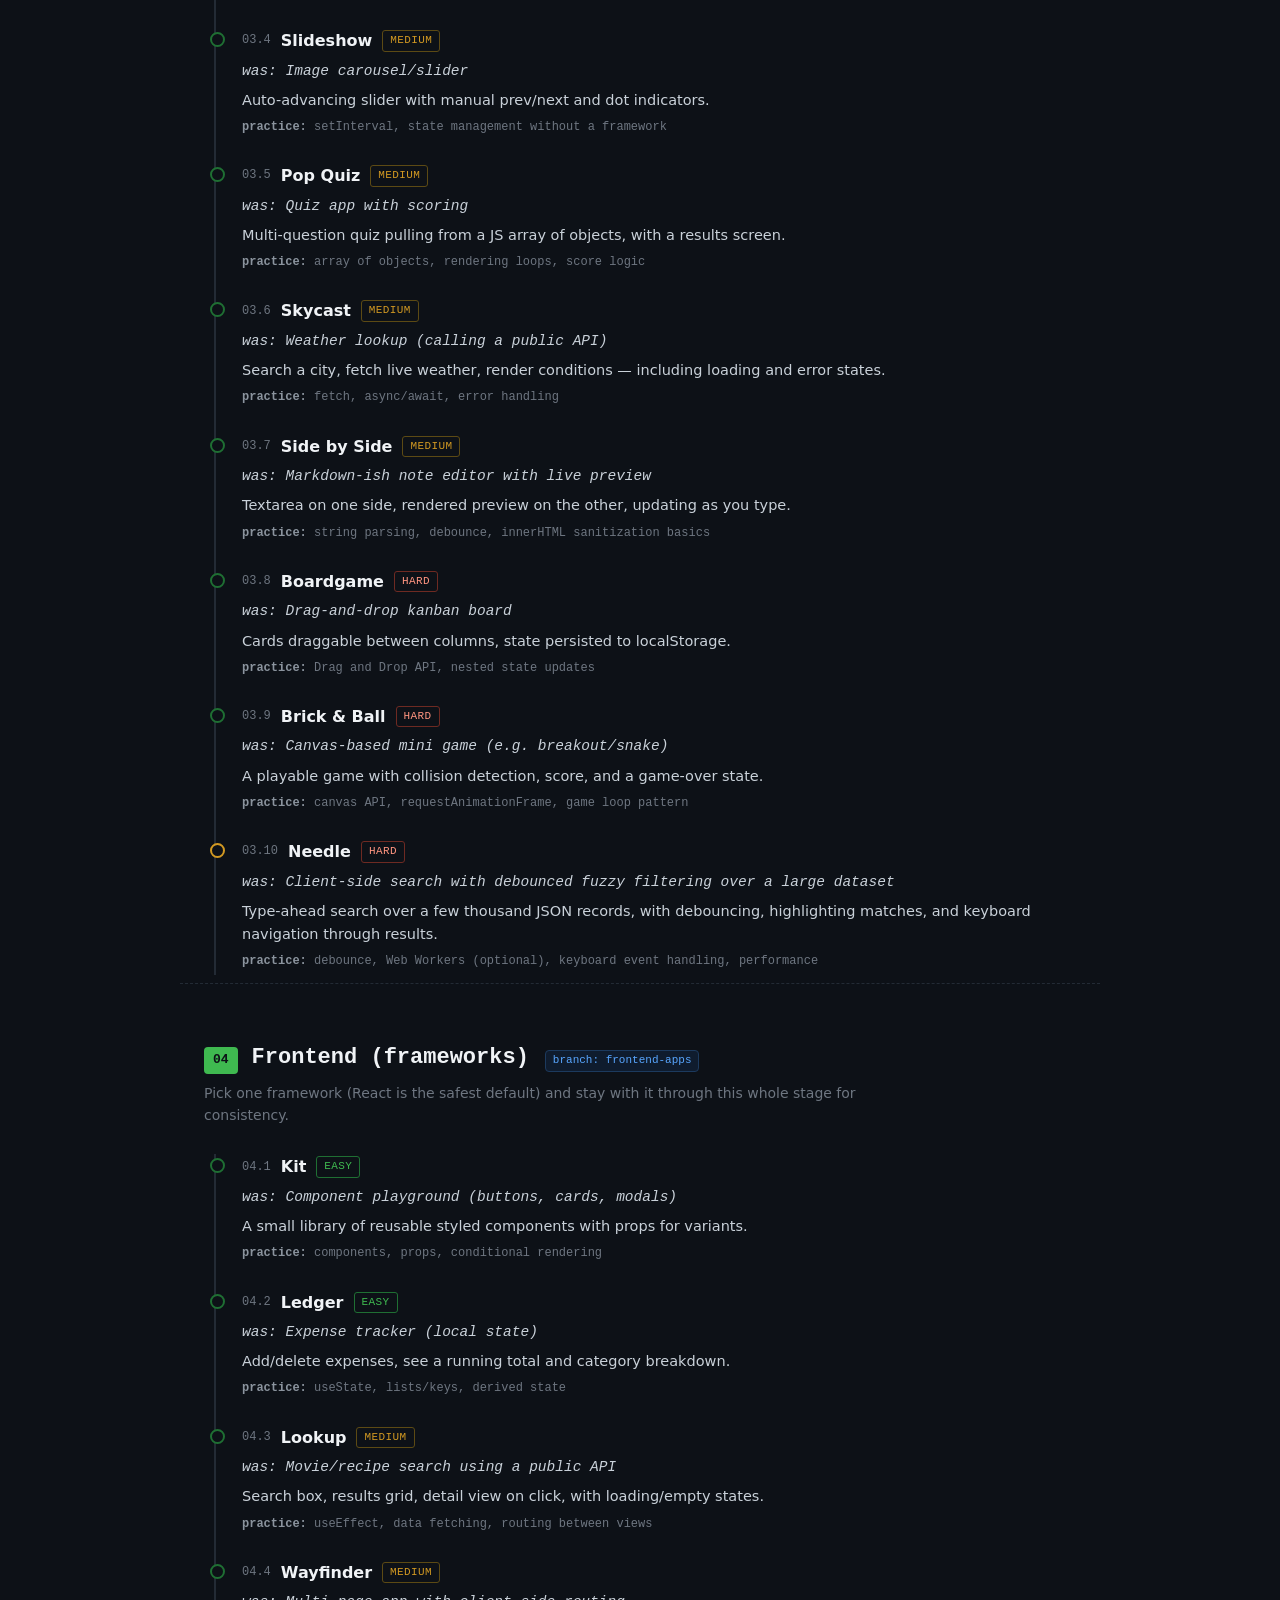
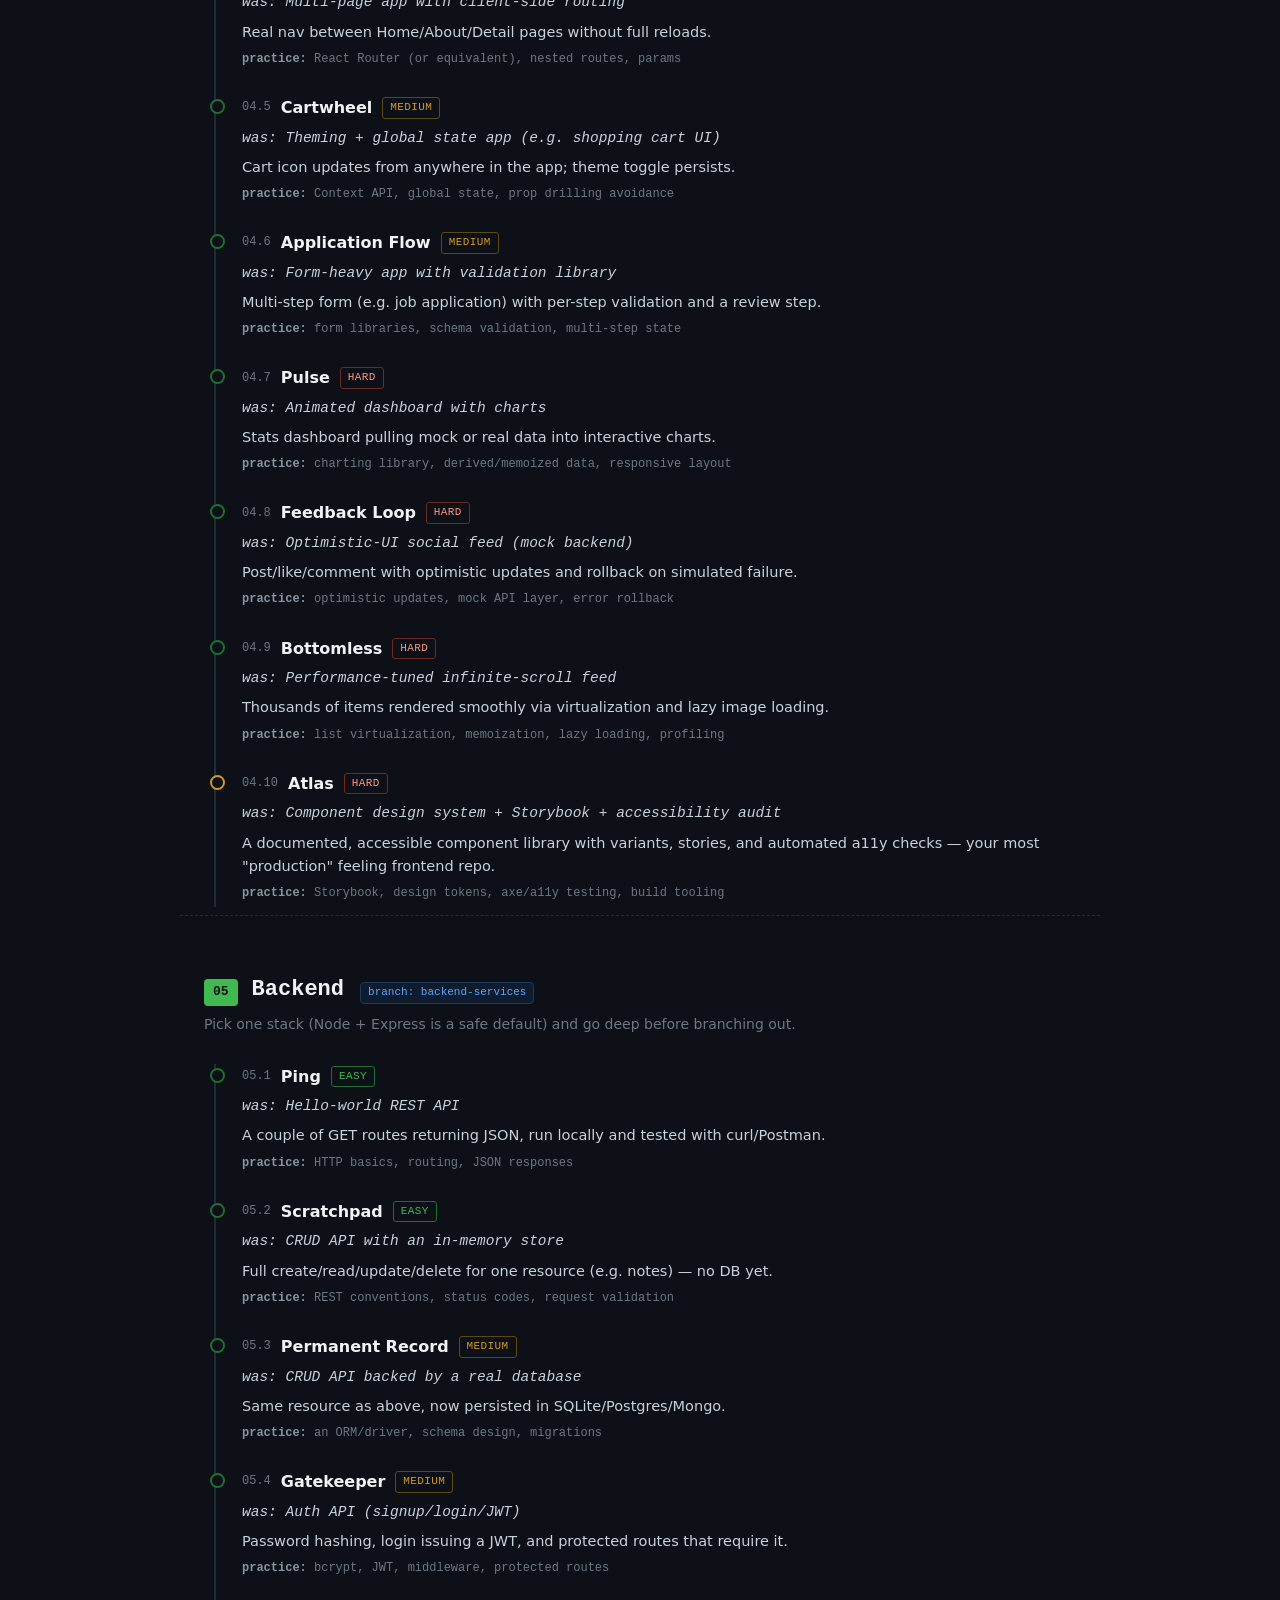
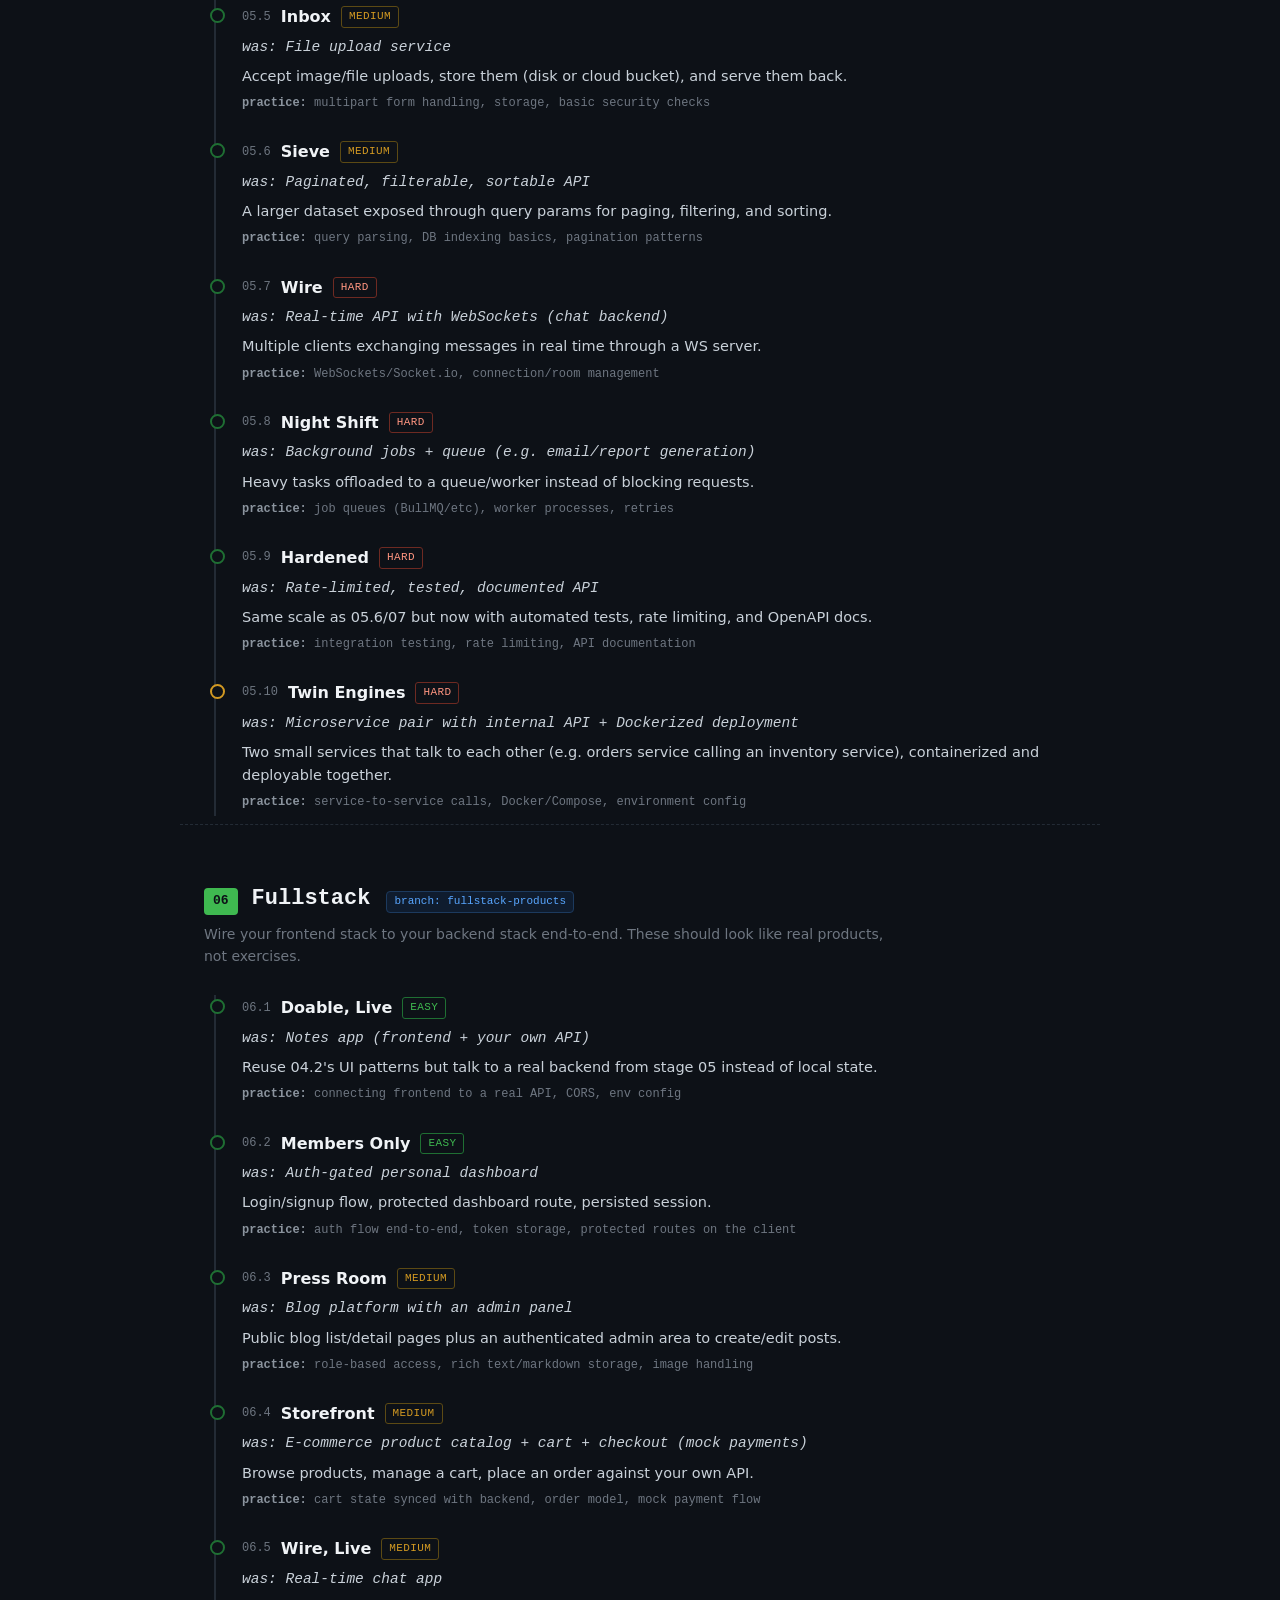
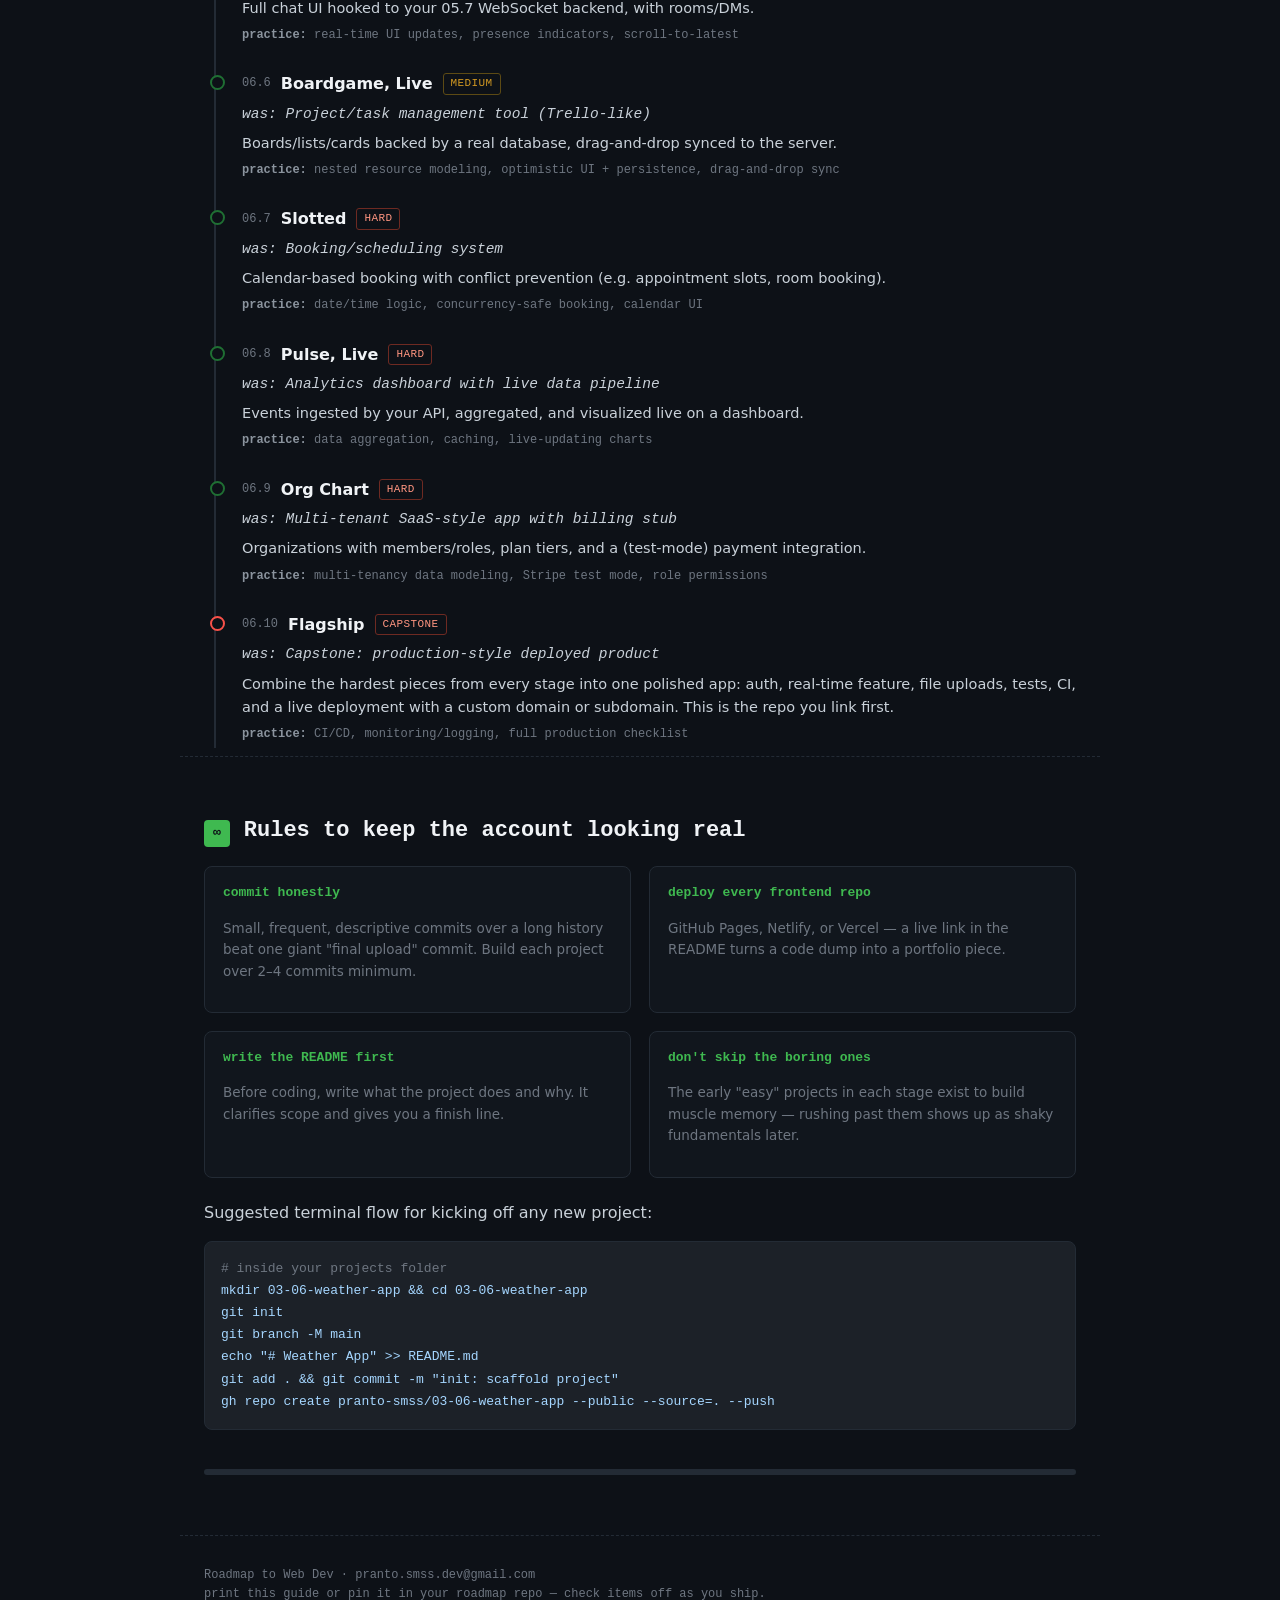
==== commit d9c13955: "updated site name to Roadmap to Web Dev" ====
--- a/index.html
+++ b/index.html
@@ -3,7 +3,7 @@
 <head>
 <meta charset="UTF-8">
 <meta name="viewport" content="width=device-width, initial-scale=1.0">
-<title>git init career — the 60-commit roadmap</title>
+<title>Roadmap to Web Dev</title>
 <link rel="stylesheet" href="style.css">
 </head>
 <body>
@@ -15,8 +15,8 @@
 </div>
 
 <div class="hero">
-  <div class="eyebrow">// 60 commits to a portfolio</div>
-  <h1>git init career<span class="cursor"></span></h1>
+  <div class="eyebrow">// Your roadmap to becoming a web developer</div>
+  <h1>Roadmap to Web Dev<span class="cursor"></span></h1>
   <p class="lede">
     A clean-slate plan: new email, new GitHub account, 60 small projects across six stages —
     HTML → CSS → JavaScript → Frontend → Backend → Fullstack. Every stage has 10 projects,
@@ -617,7 +617,7 @@
 </div>
 
 <footer>
-  60 projects · 6 stages · 1 GitHub account · pranto.smss.dev@gmail.com<br>
+  Roadmap to Web Dev · pranto.smss.dev@gmail.com<br>
   print this guide or pin it in your roadmap repo — check items off as you ship.
 </footer>
 
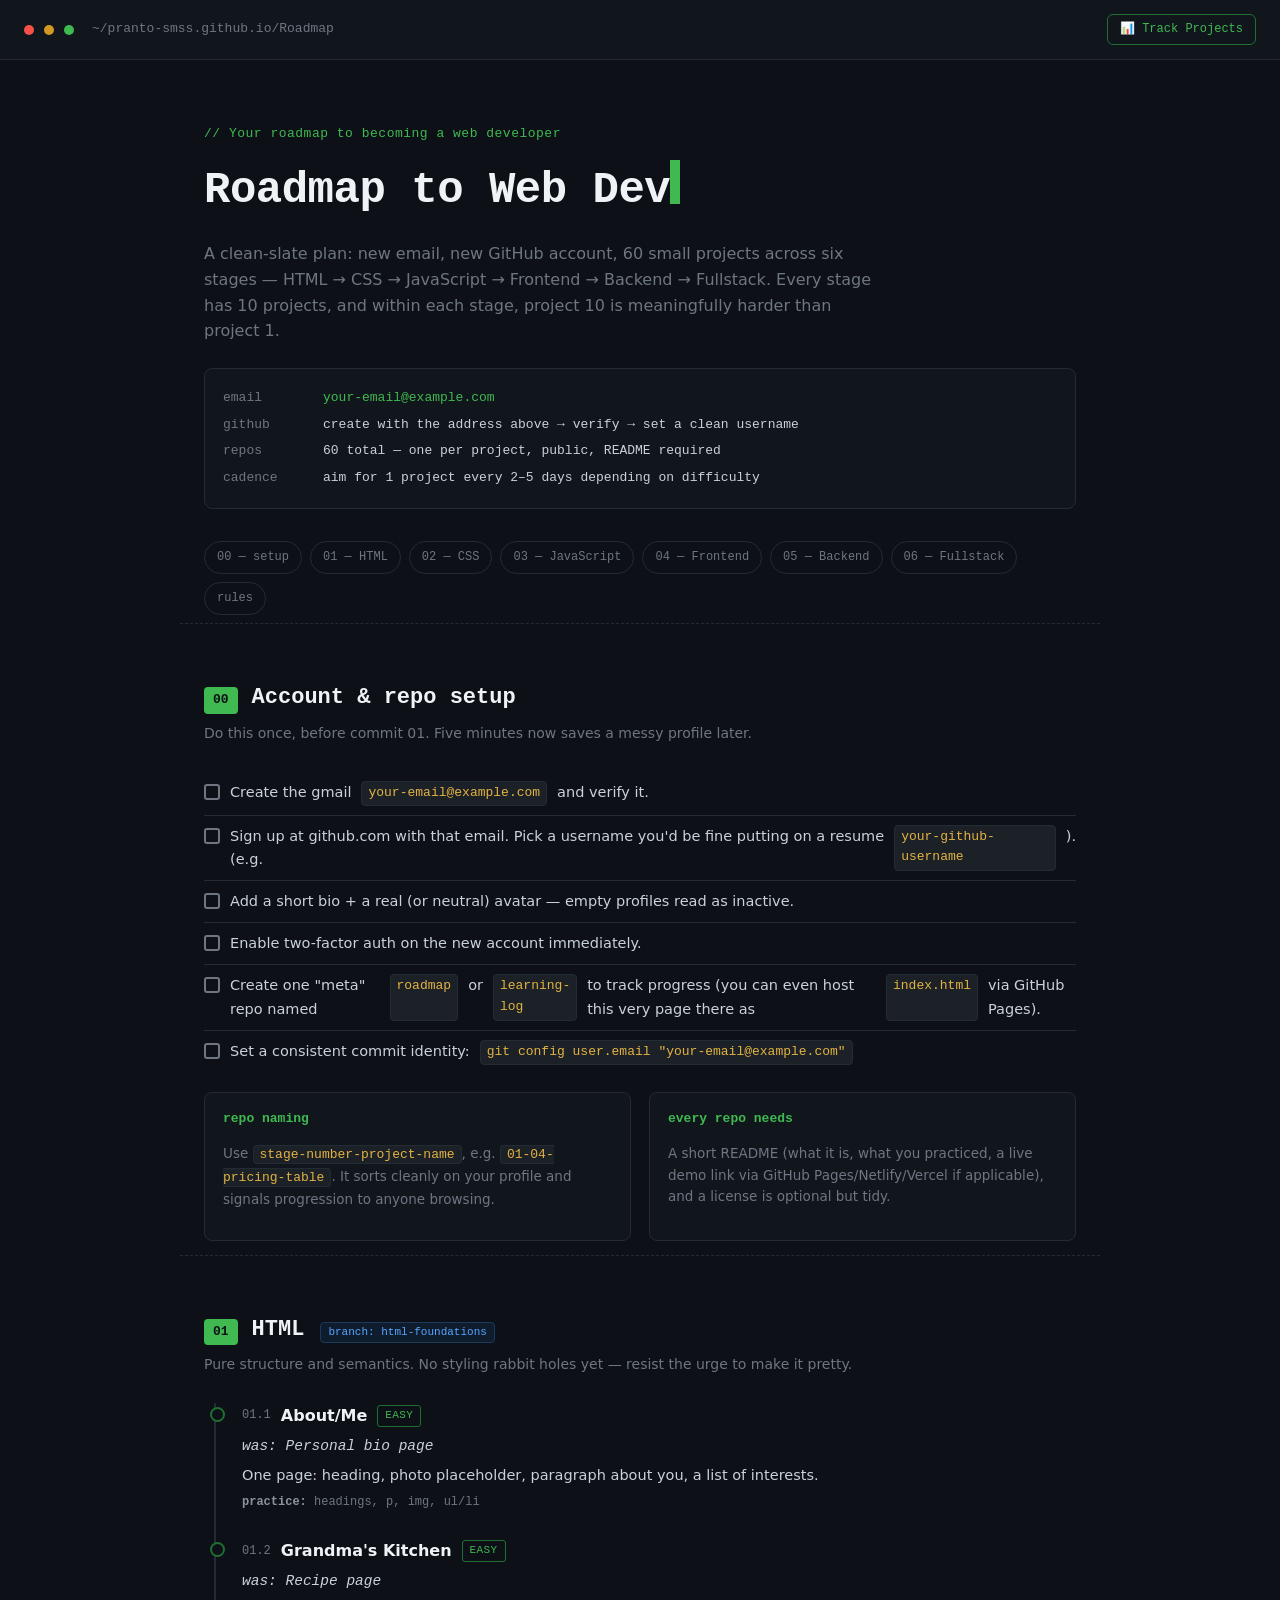
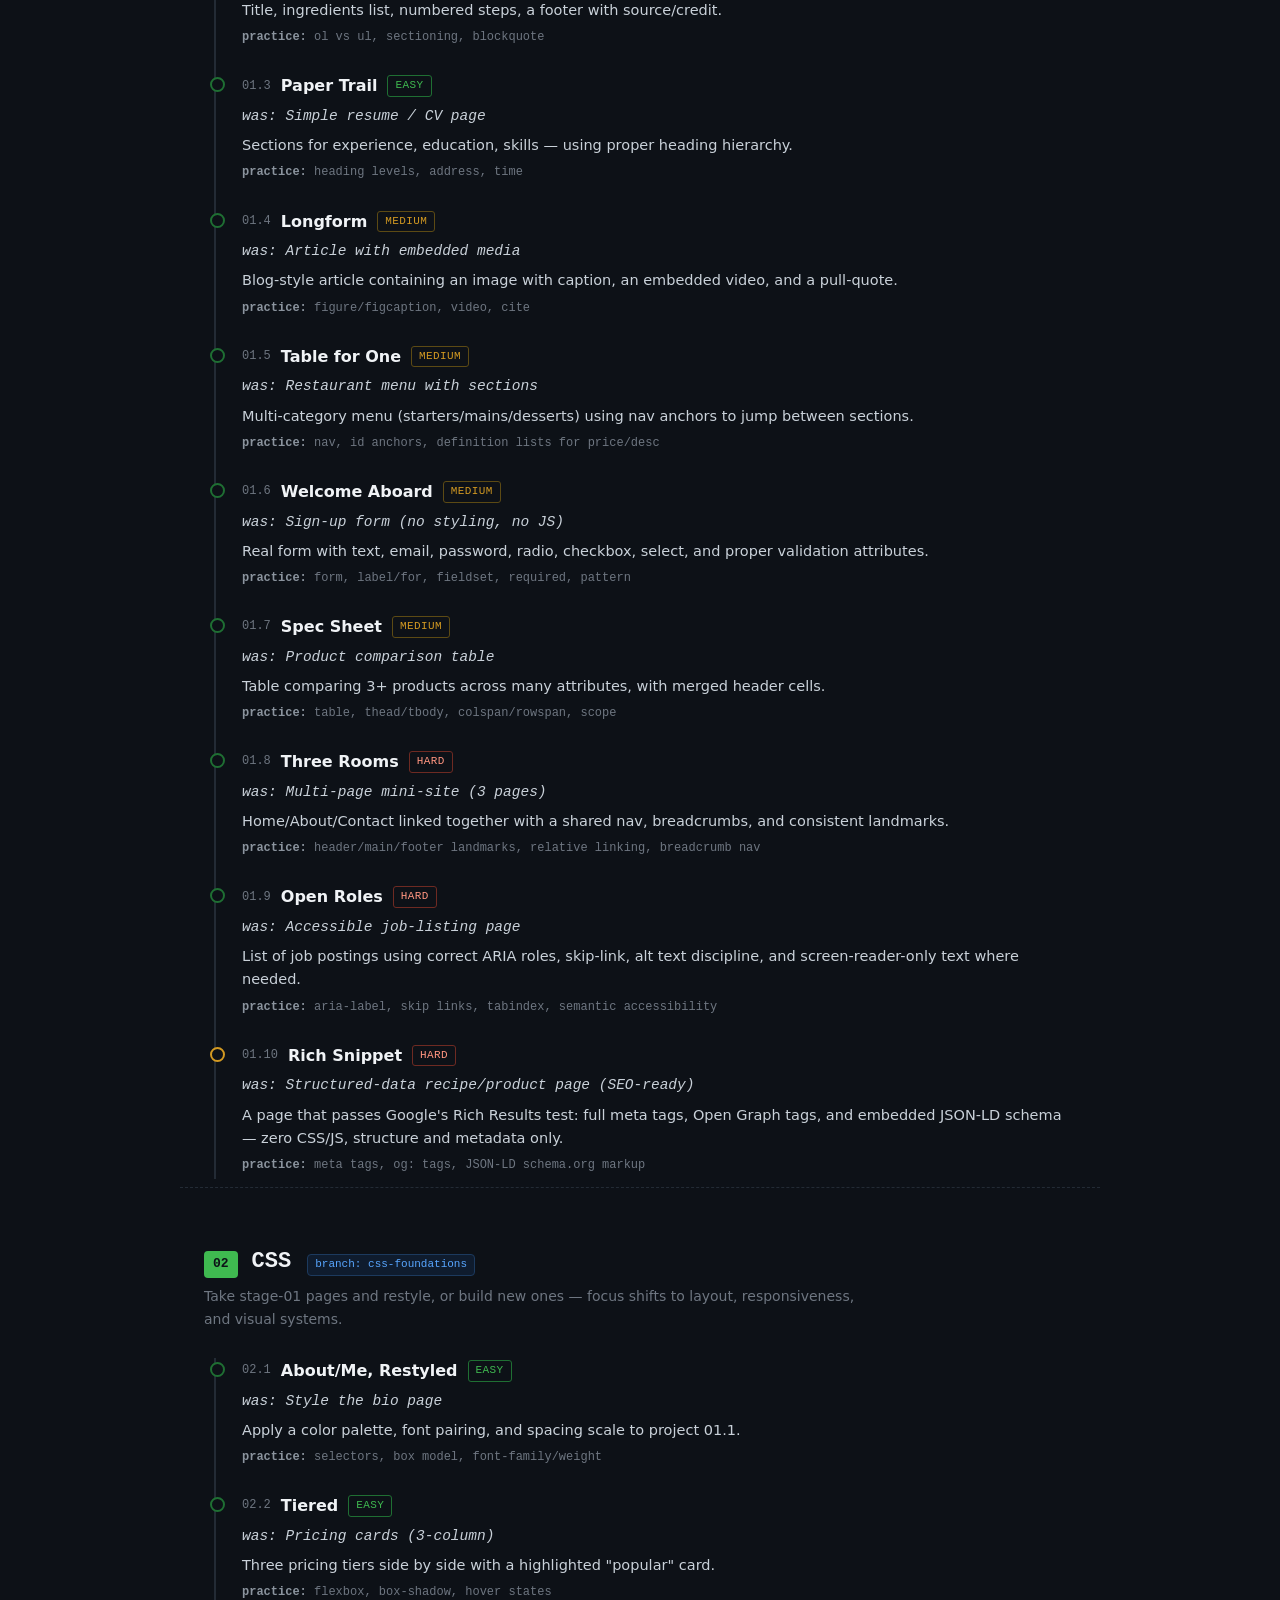
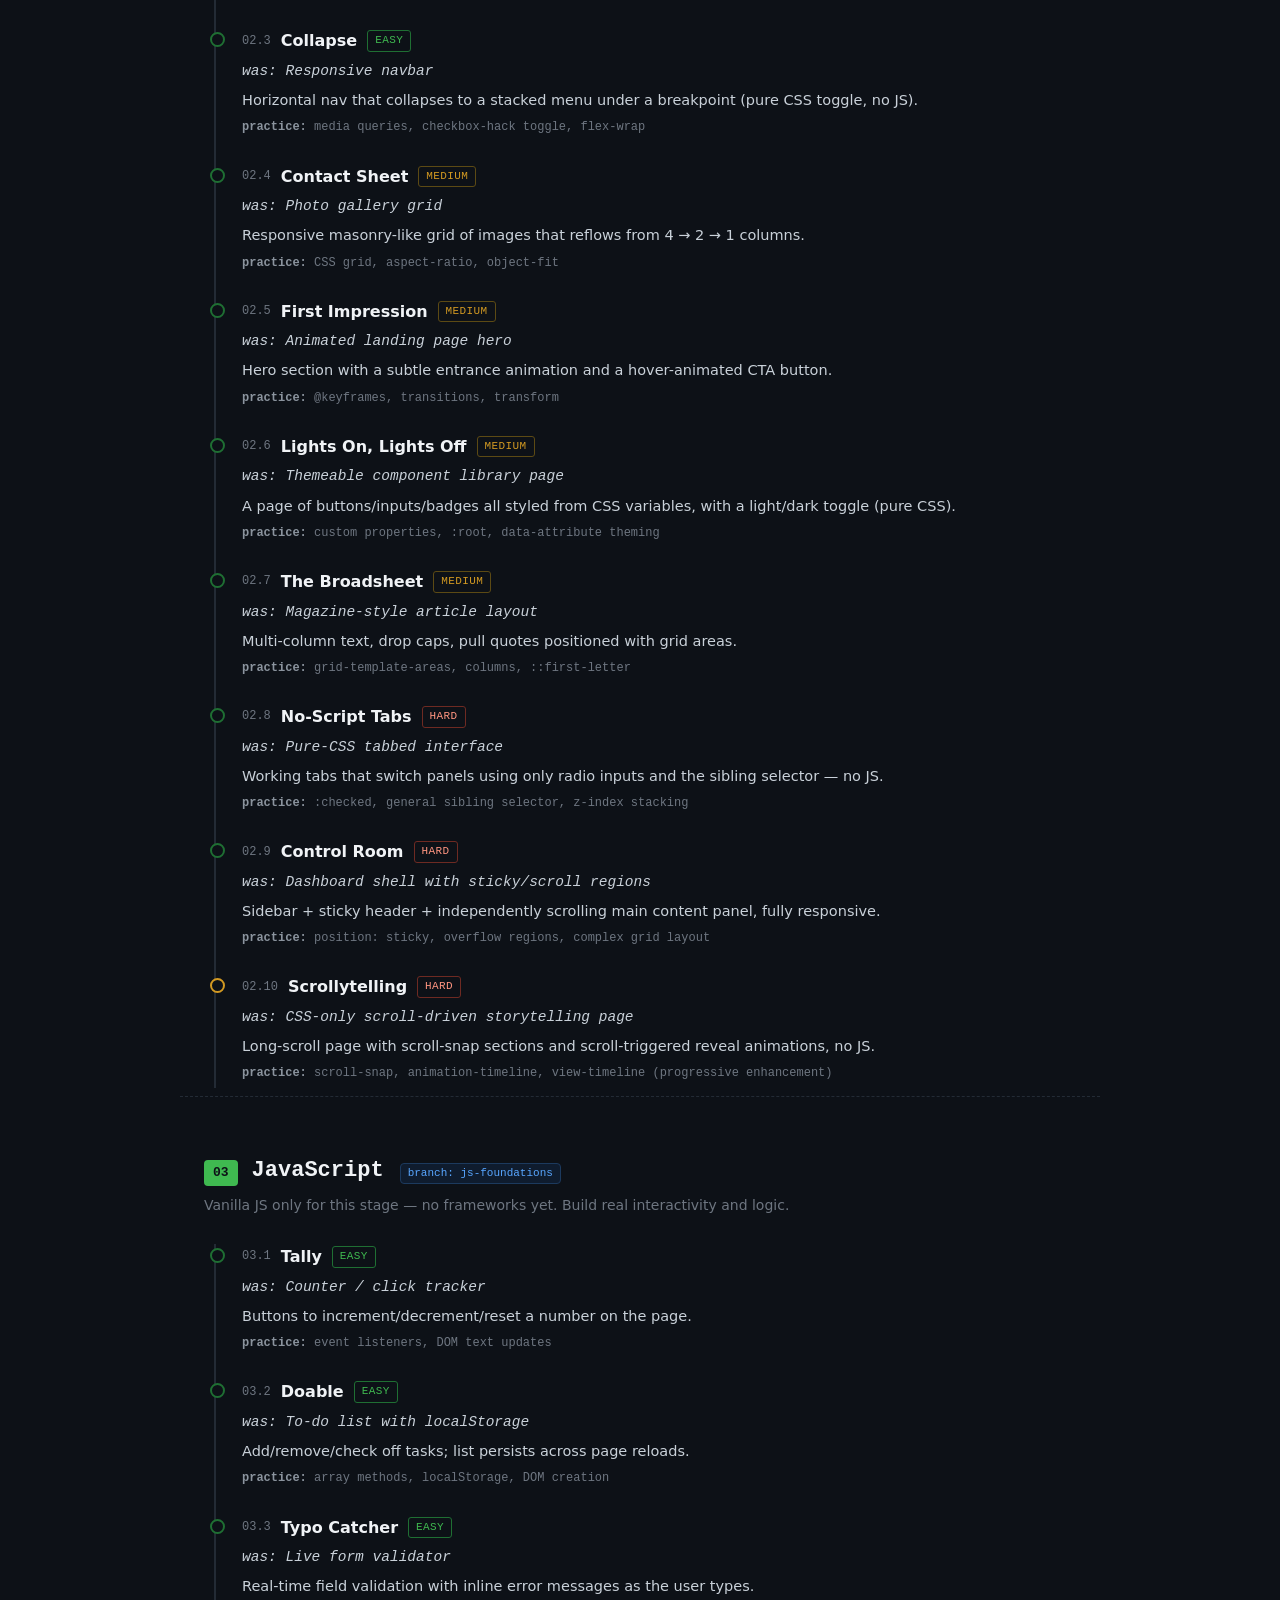
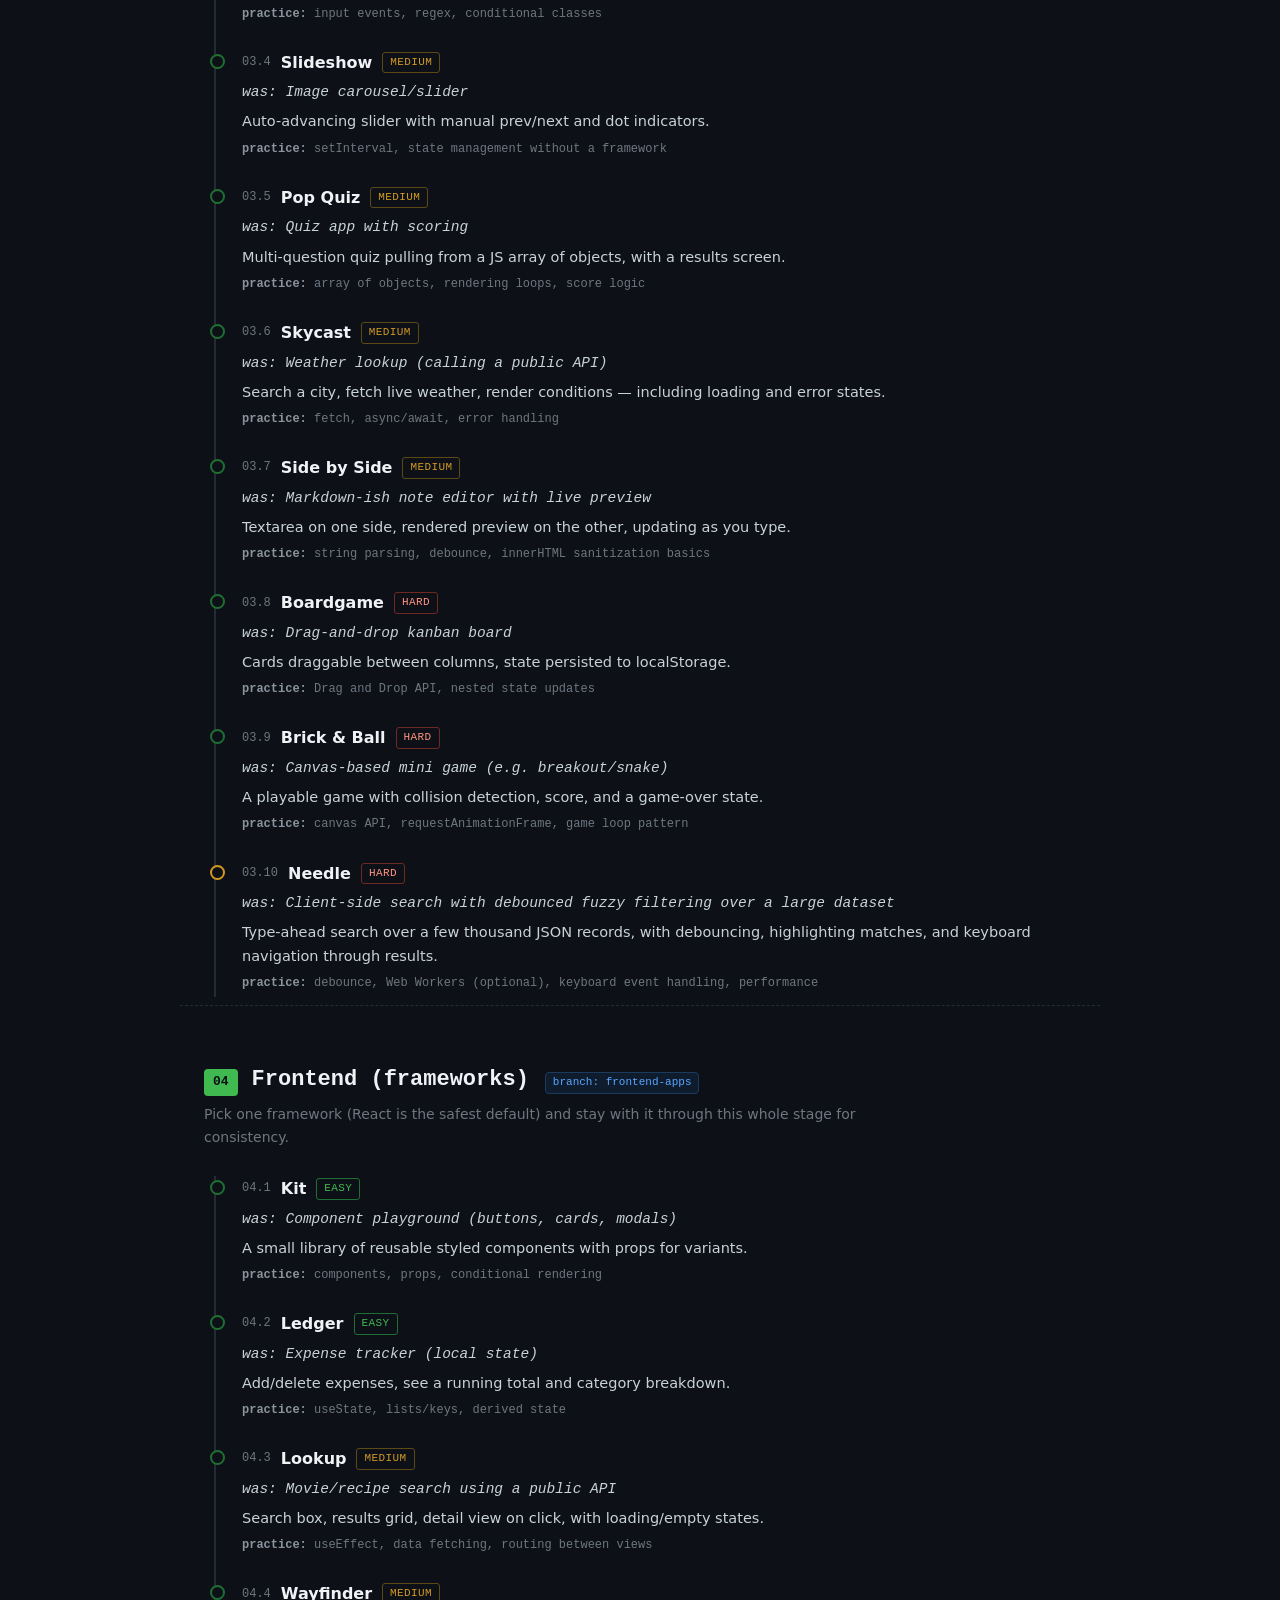
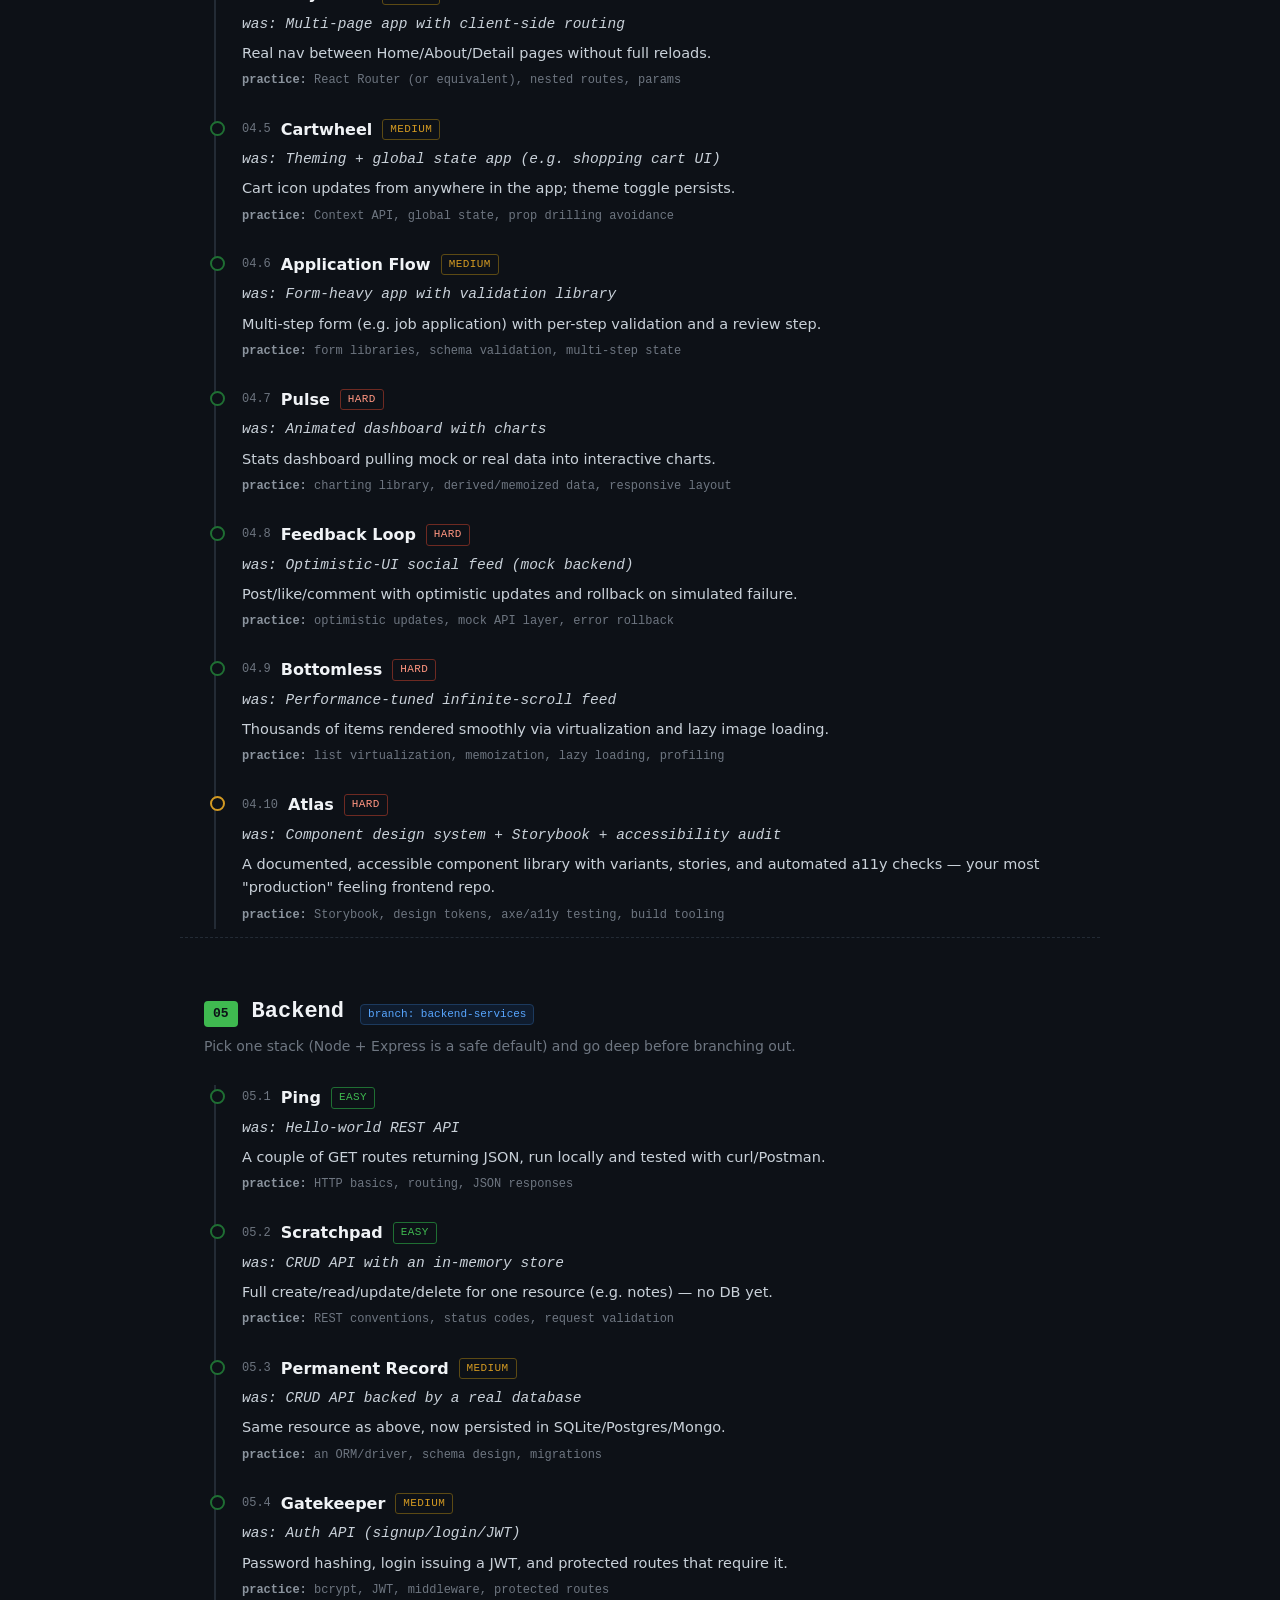
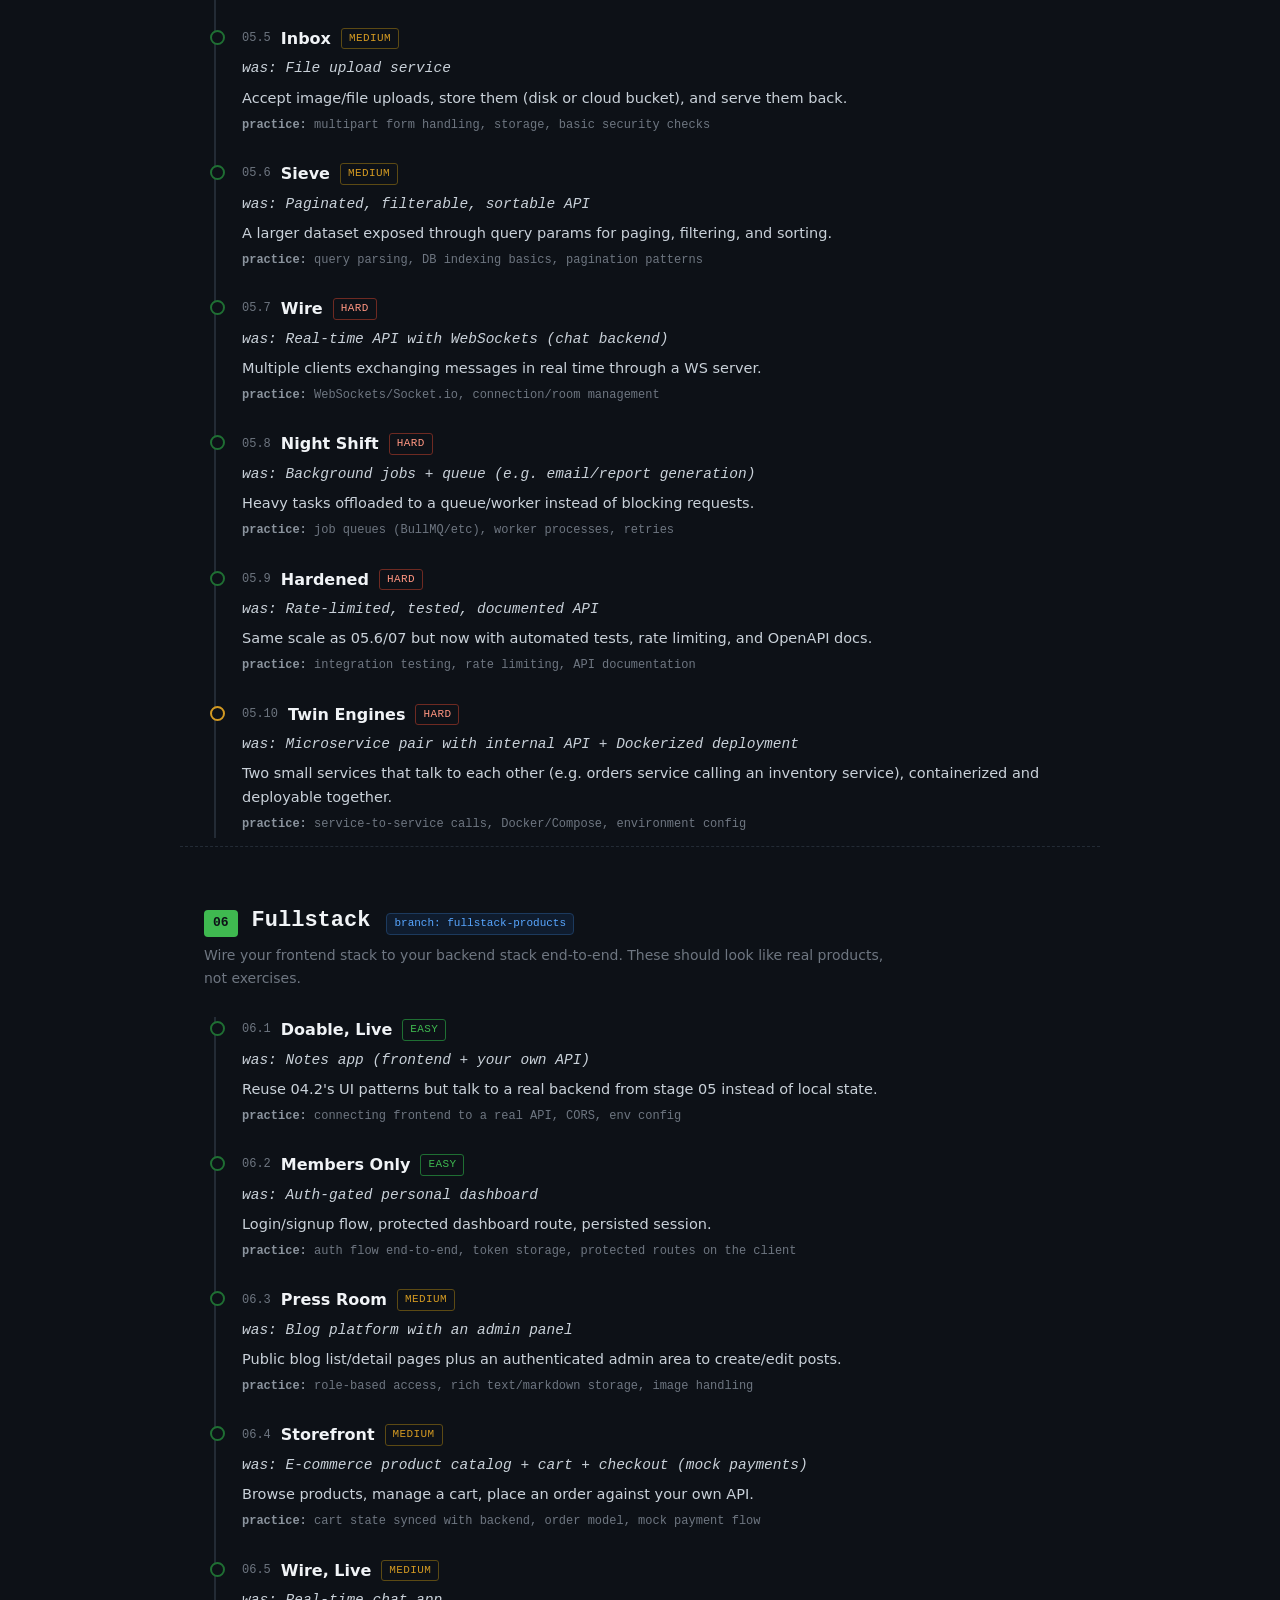
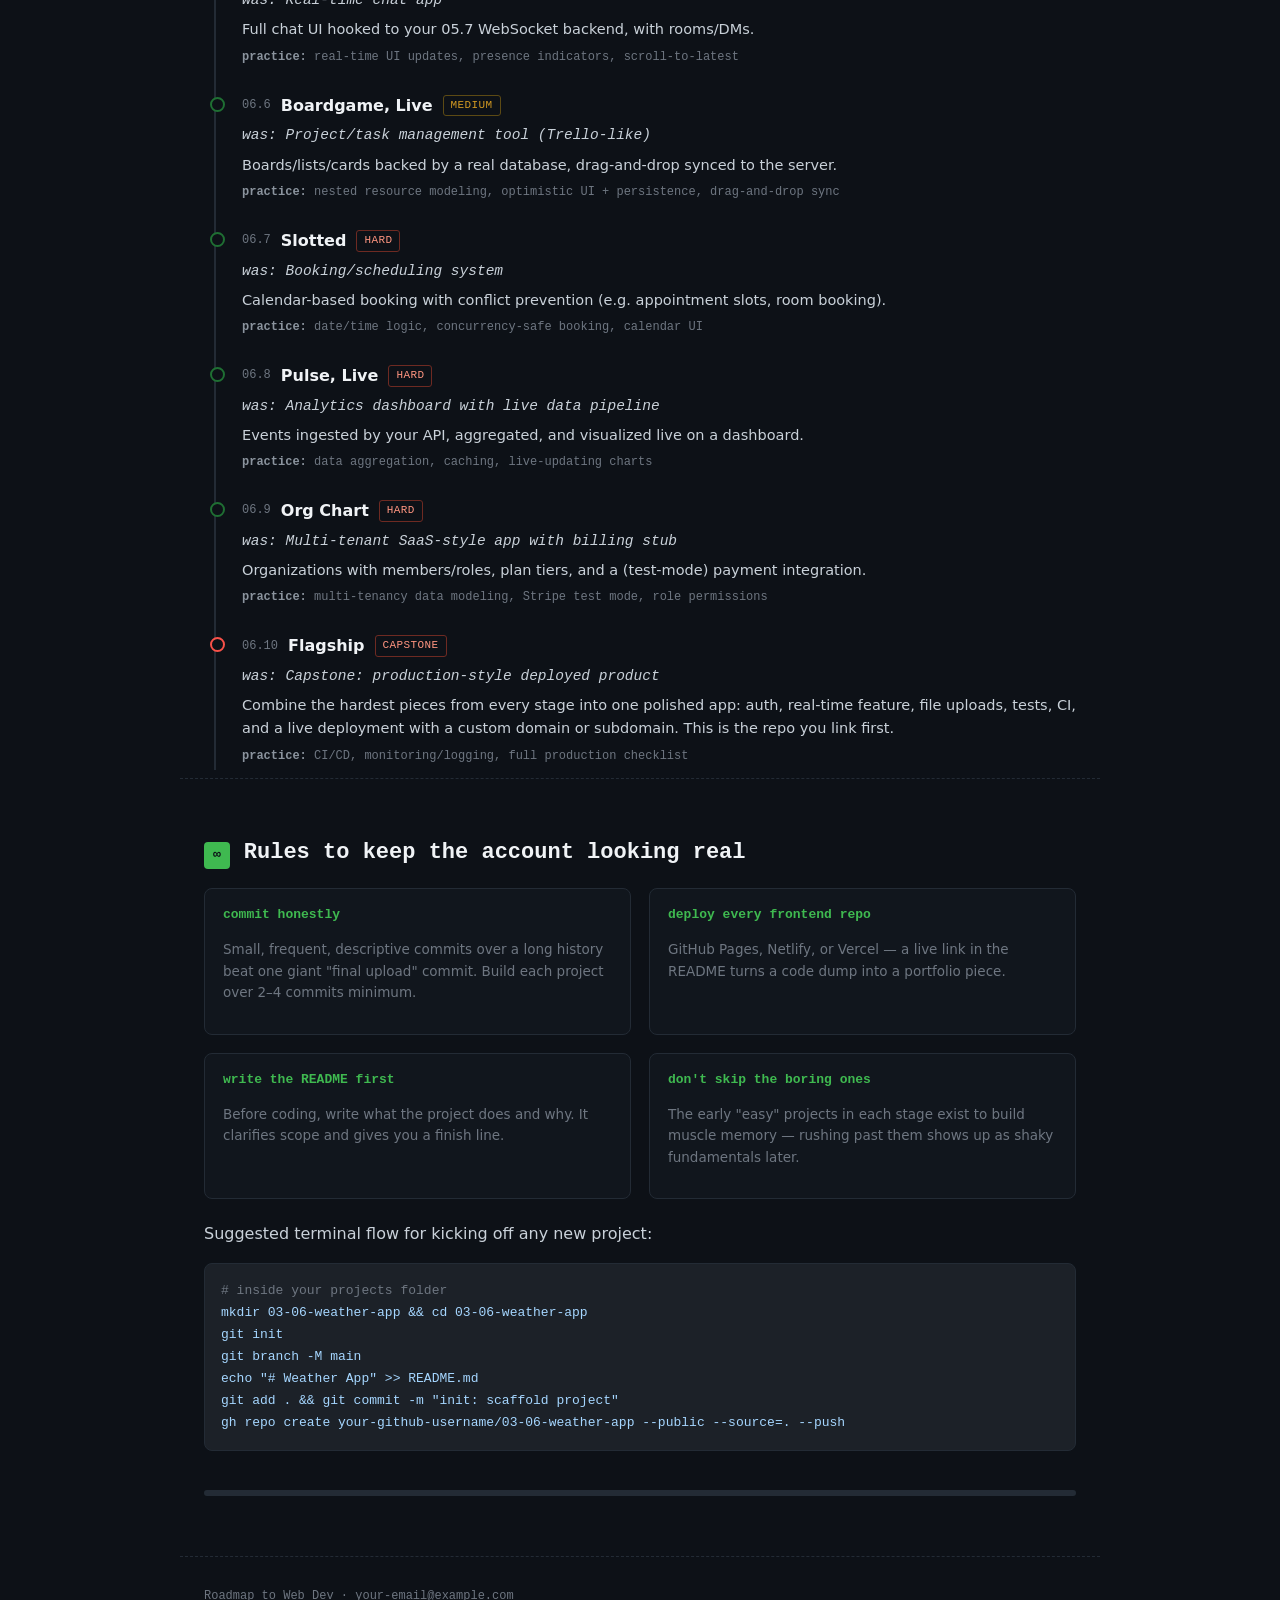
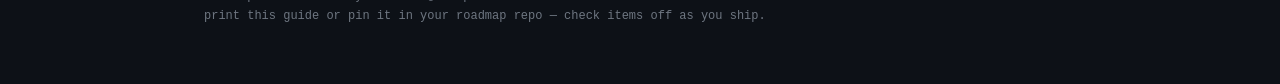
==== commit 38d32f1d: "Update: README.md" ====
--- a/index.html
+++ b/index.html
@@ -10,7 +10,7 @@
 
 <div class="topbar">
   <span class="dot"></span><span class="dot"></span><span class="dot"></span>
-  <span class="path">~/pranto.smss.dev/roadmap.html</span>
+  <span class="path">~/pranto-smss.github.io/Roadmap</span>
   <a href="completed.html" class="tracking-btn">📊 Track Projects</a>
 </div>
 
@@ -24,7 +24,7 @@
   </p>
 
   <div class="identity">
-    <div class="row"><span class="k">email</span><span class="v email">pranto.smss.dev@gmail.com</span></div>
+    <div class="row"><span class="k">email</span><span class="v email">your-email@example.com</span></div>
     <div class="row"><span class="k">github</span><span class="v">create with the address above → verify → set a clean username</span></div>
     <div class="row"><span class="k">repos</span><span class="v">60 total — one per project, public, README required</span></div>
     <div class="row"><span class="k">cadence</span><span class="v">aim for 1 project every 2–5 days depending on difficulty</span></div>
@@ -51,12 +51,12 @@
   <p class="stage-sub">Do this once, before commit 01. Five minutes now saves a messy profile later.</p>
 
   <ul class="checklist">
-    <li><span class="box"></span>Create the gail <code>pranto.smss.dev@gmail.com</code> and verify it.</li>
-    <li><span class="box"></span>Sign up at github.com with that email. Pick a username you'd be fine putting on a resume (e.g. <code>pranto-smss</code>).</li>
+    <li><span class="box"></span>Create the gmail <code>your-email@example.com</code> and verify it.</li>
+    <li><span class="box"></span>Sign up at github.com with that email. Pick a username you'd be fine putting on a resume (e.g. <code>your-github-username</code>).</li>
     <li><span class="box"></span>Add a short bio + a real (or neutral) avatar — empty profiles read as inactive.</li>
     <li><span class="box"></span>Enable two-factor auth on the new account immediately.</li>
     <li><span class="box"></span>Create one "meta" repo named <code>roadmap</code> or <code>learning-log</code> to track progress (you can even host this very page there as <code>index.html</code> via GitHub Pages).</li>
-    <li><span class="box"></span>Set a consistent commit identity: <code>git config user.email "pranto.smss.dev@gmail.com"</code></li>
+    <li><span class="box"></span>Set a consistent commit identity: <code>git config user.email "your-email@example.com"</code></li>
   </ul>
 
   <div class="grid2">
@@ -608,7 +608,7 @@
 git branch -M main
 echo "# Weather App" >> README.md
 git add . && git commit -m "init: scaffold project"
-gh repo create pranto-smss/03-06-weather-app --public --source=. --push</pre>
+gh repo create your-github-username/03-06-weather-app --public --source=. --push</pre>
 
 </section>
 
@@ -617,7 +617,7 @@
 </div>
 
 <footer>
-  Roadmap to Web Dev · pranto.smss.dev@gmail.com<br>
+  Roadmap to Web Dev · your-email@example.com<br>
   print this guide or pin it in your roadmap repo — check items off as you ship.
 </footer>
 
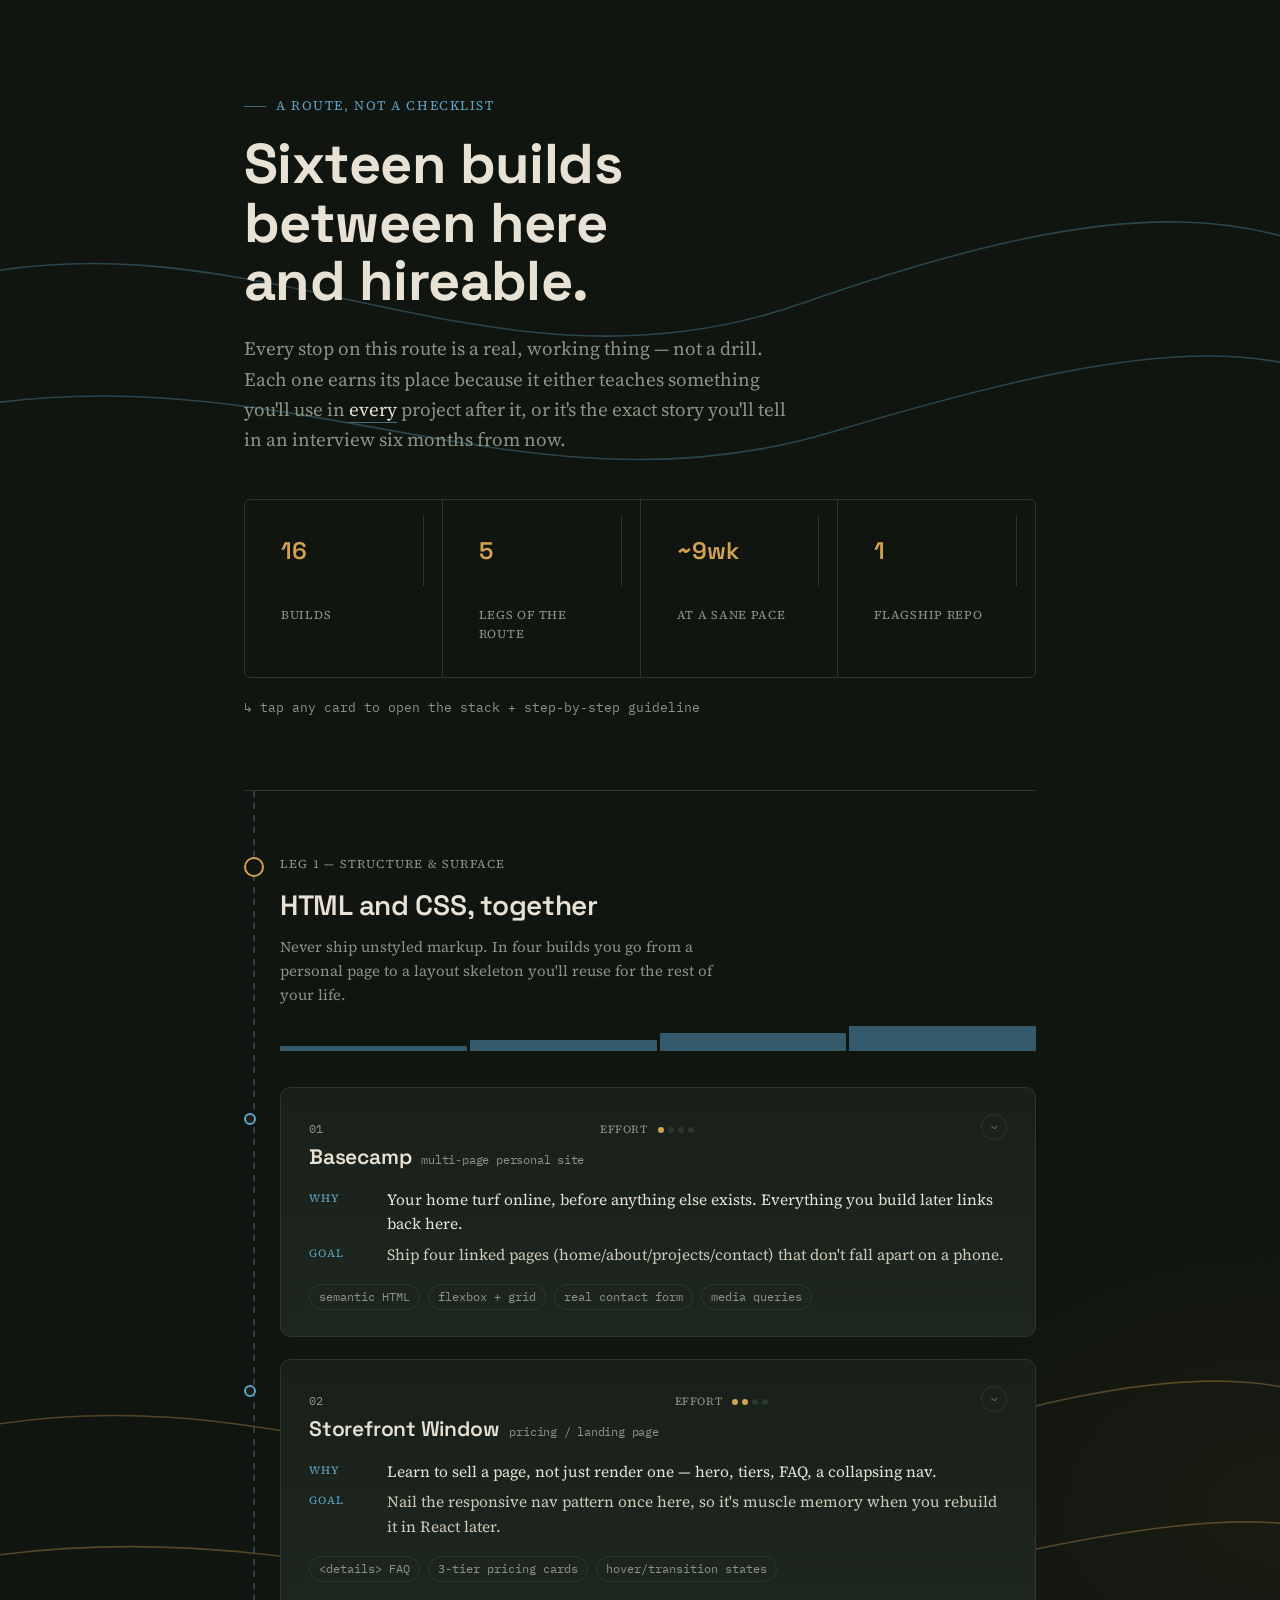
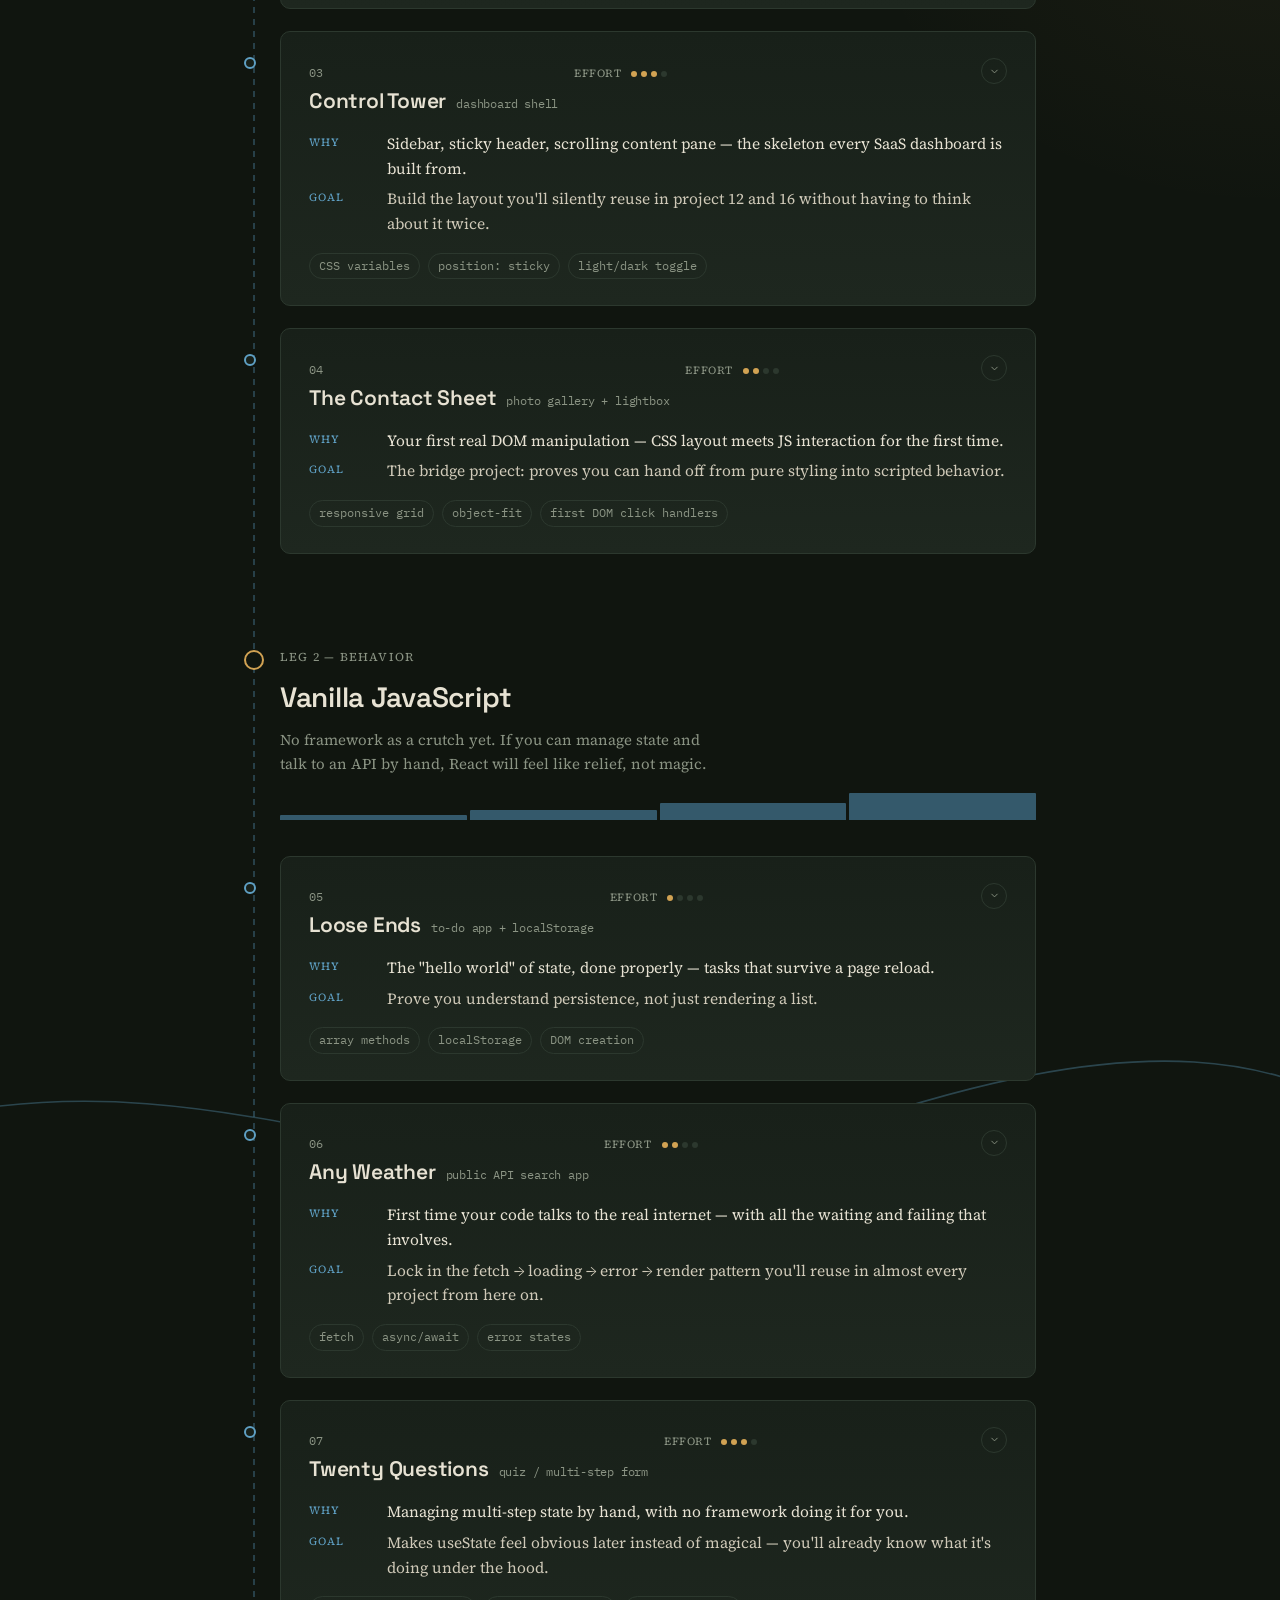
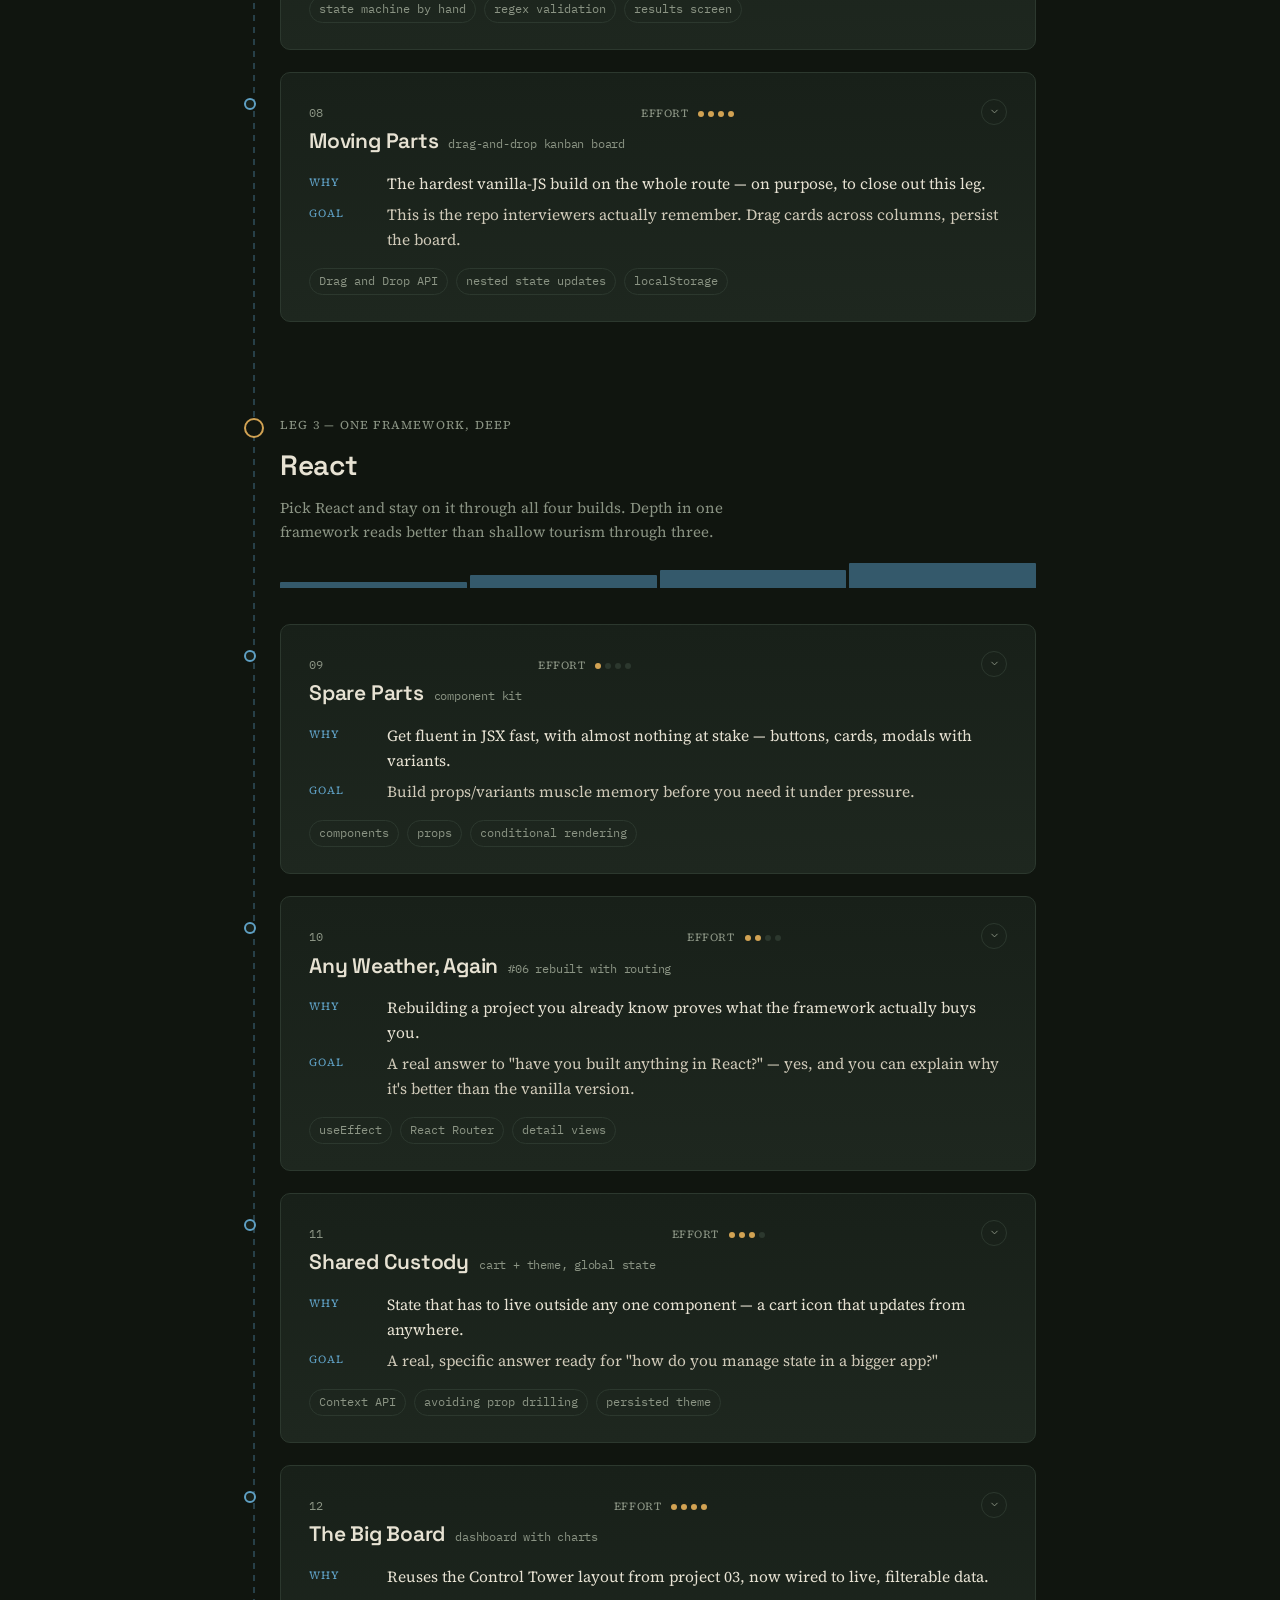
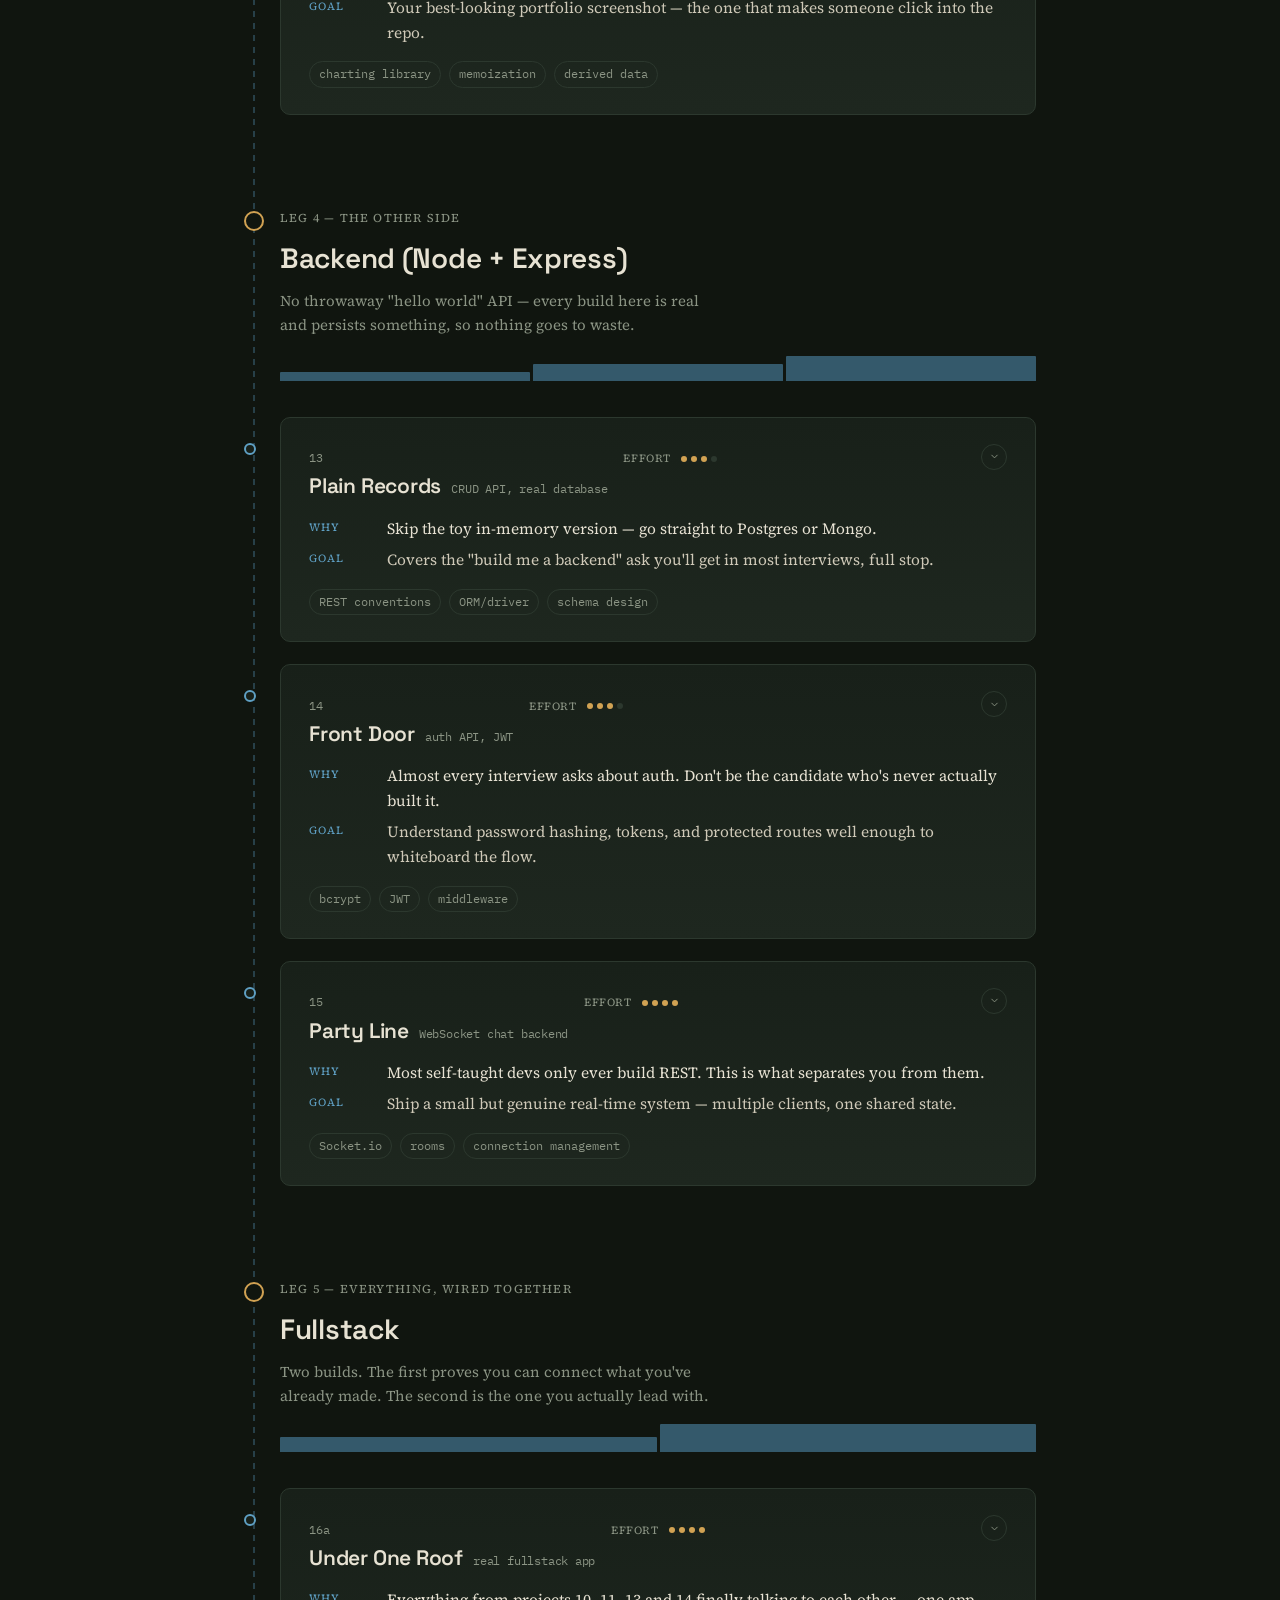
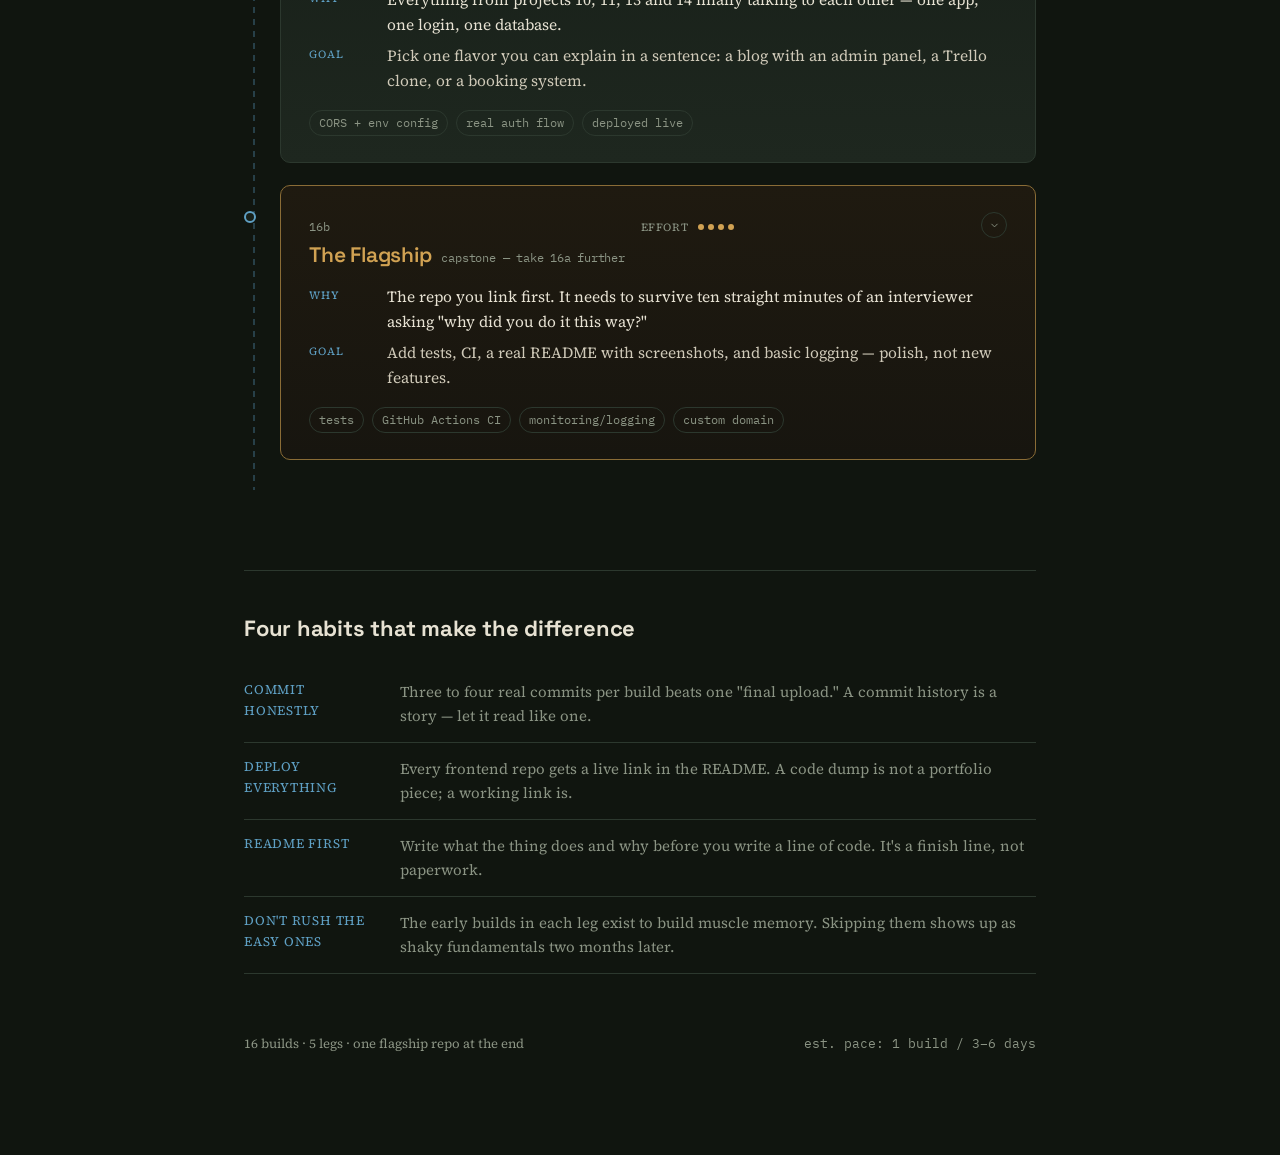
==== commit 8bd78b15: "Update: roadmap" ====
--- a/index.html
+++ b/index.html
@@ -3,623 +3,729 @@
 <head>
 <meta charset="UTF-8">
 <meta name="viewport" content="width=device-width, initial-scale=1.0">
-<title>Roadmap to Web Dev</title>
-<link rel="stylesheet" href="style.css">
+<title>Field Notes — a route to becoming a web developer</title>
+<link rel="preconnect" href="https://fonts.googleapis.com">
+<link href="https://fonts.googleapis.com/css2?family=Space+Grotesk:wght@400;500;600;700&family=Source+Serif+4:ital,opsz,wght@0,8..60,400;0,8..60,500;0,8..60,600;1,8..60,400&family=IBM+Plex+Mono:wght@400;500&display=swap" rel="stylesheet">
+<style>
+  :root{
+    --ink:#10150F;
+    --surface:#182019;
+    --surface-2:#1E271F;
+    --line:#2C382E;
+    --parchment:#E7E2D3;
+    --muted:#8B9484;
+    --blue:#5FA0C4;
+    --blue-dim:#3E6B82;
+    --lantern:#D1A253;
+    --lantern-dim:#8A6C36;
+  }
+
+  *{box-sizing:border-box; margin:0; padding:0;}
+
+  html{scroll-behavior:smooth;}
+
+  body{
+    background:
+      radial-gradient(ellipse 900px 500px at 15% -5%, rgba(95,160,196,0.07), transparent 60%),
+      radial-gradient(ellipse 700px 500px at 100% 20%, rgba(209,162,83,0.05), transparent 60%),
+      var(--ink);
+    color:var(--parchment);
+    font-family:'Source Serif 4', serif;
+    line-height:1.6;
+    -webkit-font-smoothing:antialiased;
+  }
+
+  h1,h2,h3,.display{font-family:'Space Grotesk', sans-serif; letter-spacing:-0.01em;}
+  .mono{font-family:'IBM Plex Mono', monospace;}
+
+  a{color:var(--blue);}
+
+  ::selection{background:var(--blue-dim); color:var(--parchment);}
+
+  /* subtle contour-line texture in the background */
+  .contours{
+    position:fixed; inset:0; z-index:0; pointer-events:none; opacity:0.35;
+  }
+
+  .wrap{position:relative; z-index:1; max-width:840px; margin:0 auto; padding:0 24px;}
+
+  /* ---------------- HERO ---------------- */
+  .hero{
+    padding:96px 0 72px;
+    border-bottom:1px solid var(--line);
+  }
+  .hero .kicker{
+    color:var(--blue);
+    font-size:13px;
+    letter-spacing:0.12em;
+    text-transform:uppercase;
+    margin-bottom:18px;
+    display:flex; align-items:center; gap:10px;
+  }
+  .hero .kicker::before{
+    content:""; width:22px; height:1px; background:var(--blue-dim);
+  }
+  .hero h1{
+    font-size:clamp(36px, 6vw, 56px);
+    font-weight:700;
+    line-height:1.05;
+    max-width:11ch;
+  }
+  .hero p.lede{
+    margin-top:22px;
+    font-size:19px;
+    color:var(--muted);
+    max-width:56ch;
+  }
+  .hero p.lede em{color:var(--parchment); font-style:normal; border-bottom:1px solid var(--blue-dim);}
+
+  .hero-stats{
+    margin-top:44px;
+    display:flex;
+    gap:0;
+    border:1px solid var(--line);
+    border-radius:6px;
+    overflow:hidden;
+  }
+  .hero-stats div{
+    flex:1;
+    padding:16px 18px;
+    border-right:1px solid var(--line);
+  }
+  .hero-stats div:last-child{border-right:none;}
+  .hero-stats .num{font-family:'Space Grotesk'; font-size:24px; font-weight:600; color:var(--lantern);}
+  .hero-stats .label{font-size:12px; color:var(--muted); margin-top:4px; text-transform:uppercase; letter-spacing:0.06em;}
+
+  /* ---------------- SPINE / TRAIL ---------------- */
+  .trail{
+    position:relative;
+    padding-left:36px;
+  }
+  .spine{
+    position:absolute;
+    left:9px; top:0; bottom:0;
+    width:2px;
+    background:repeating-linear-gradient(
+      to bottom,
+      var(--blue-dim) 0px, var(--blue-dim) 6px,
+      transparent 6px, transparent 12px
+    );
+    opacity:0.5;
+  }
+
+  /* ---------------- STAGE ---------------- */
+  .stage{
+    padding:64px 0 8px;
+  }
+  .stage-head{
+    position:relative;
+    margin-bottom:36px;
+  }
+  .stage-head .marker{
+    position:absolute; left:-36px; top:2px;
+    width:20px; height:20px;
+    border-radius:50%;
+    background:var(--ink);
+    border:2px solid var(--lantern);
+  }
+  .stage-eyebrow{
+    font-size:12px; color:var(--muted); text-transform:uppercase; letter-spacing:0.1em;
+    margin-bottom:8px;
+  }
+  .stage-head h2{
+    font-size:28px;
+    font-weight:600;
+  }
+  .stage-head .stage-note{
+    color:var(--muted);
+    font-size:15px;
+    margin-top:8px;
+    max-width:56ch;
+  }
+
+  /* elevation profile bars = difficulty ramp within a stage */
+  .elevation{
+    display:flex; align-items:flex-end; gap:3px;
+    height:28px; margin-top:16px;
+  }
+  .elevation span{
+    flex:1; background:var(--blue-dim); border-radius:1px 1px 0 0; opacity:0.8;
+  }
+
+  /* ---------------- PROJECT CARD ---------------- */
+  .waypoint{
+    position:relative;
+    margin-bottom:22px;
+  }
+  .waypoint .dot{
+    position:absolute; left:-36px; top:26px;
+    width:12px; height:12px; border-radius:50%;
+    background:var(--surface); border:2px solid var(--blue);
+  }
+  .card{
+    background:linear-gradient(180deg, var(--surface), var(--surface-2));
+    border:1px solid var(--line);
+    border-radius:10px;
+    padding:26px 28px;
+    transition:border-color 0.2s ease, transform 0.2s ease;
+  }
+  .card:hover{
+    border-color:var(--blue-dim);
+    transform:translateX(2px);
+  }
+  .card{cursor:pointer;}
+  .card-top{
+    display:flex; justify-content:space-between; align-items:baseline; gap:16px;
+    flex-wrap:wrap;
+  }
+  .chevron{
+    width:26px; height:26px; border-radius:50%;
+    border:1px solid var(--line);
+    display:flex; align-items:center; justify-content:center;
+    flex-shrink:0; margin-left:auto;
+    transition:transform 0.25s ease, border-color 0.2s ease;
+  }
+  .chevron svg{width:11px; height:11px; stroke:var(--muted);}
+  .card.open .chevron{transform:rotate(180deg); border-color:var(--blue-dim);}
+  .card-top-row{display:flex; align-items:center; gap:14px;}
+
+  .details{
+    max-height:0;
+    overflow:hidden;
+    transition:max-height 0.35s ease;
+  }
+  .card.open .details{max-height:1400px;}
+  .details-inner{
+    margin-top:20px; padding-top:20px;
+    border-top:1px dashed var(--line);
+  }
+  .details h4{
+    font-size:11px; color:var(--blue); text-transform:uppercase; letter-spacing:0.08em;
+    margin-bottom:10px; font-family:'Space Grotesk';
+  }
+  .stack-list{
+    display:flex; flex-wrap:wrap; gap:8px;
+    margin-bottom:22px;
+  }
+  .stack-list span{
+    font-family:'IBM Plex Mono'; font-size:12px; color:var(--parchment);
+    background:var(--ink); border:1px solid var(--line);
+    padding:5px 10px; border-radius:5px;
+  }
+  .guideline{counter-reset:step;}
+  .guideline li{
+    list-style:none;
+    counter-increment:step;
+    position:relative;
+    padding-left:30px;
+    margin-bottom:12px;
+    font-size:15px;
+    color:#CFC9B8;
+  }
+  .guideline li::before{
+    content:counter(step);
+    position:absolute; left:0; top:1px;
+    width:19px; height:19px;
+    border-radius:50%;
+    background:var(--ink); border:1px solid var(--lantern-dim);
+    color:var(--lantern);
+    font-family:'IBM Plex Mono'; font-size:10.5px;
+    display:flex; align-items:center; justify-content:center;
+  }
+  .guideline li:last-child{margin-bottom:0;}
+  .card-id{
+    font-size:12px; color:var(--muted);
+  }
+  .card h3{
+    font-size:21px; font-weight:600; margin-top:2px;
+    display:flex; align-items:baseline; gap:10px;
+  }
+  .card h3 .stack{
+    font-size:12px; color:var(--muted); font-weight:400; font-family:'IBM Plex Mono';
+  }
+  .pack{
+    display:flex; gap:4px; align-items:center;
+  }
+  .pack .weight{font-size:11px; color:var(--muted); text-transform:uppercase; letter-spacing:0.05em; margin-right:6px;}
+  .pack i{width:6px; height:6px; border-radius:50%; background:var(--line); display:inline-block;}
+  .pack i.on{background:var(--lantern);}
+
+  .card .row{
+    margin-top:14px;
+    display:grid;
+    grid-template-columns:64px 1fr;
+    gap:6px 14px;
+  }
+  .card .row .k{
+    font-size:11px; color:var(--blue); text-transform:uppercase; letter-spacing:0.08em; padding-top:2px;
+  }
+  .card .row .v{
+    font-size:15.5px; color:var(--parchment);
+  }
+  .card .row .v.goal{color:#CFC9B8;}
+
+  .tags{
+    margin-top:16px; display:flex; flex-wrap:wrap; gap:8px;
+  }
+  .tags span{
+    font-family:'IBM Plex Mono'; font-size:11.5px; color:var(--muted);
+    border:1px solid var(--line); padding:3px 9px; border-radius:20px;
+  }
+
+  .capstone{
+    border-color:var(--lantern-dim);
+    background:linear-gradient(180deg, #1F1A10, #17150F);
+  }
+  .capstone .dot{border-color:var(--lantern);}
+  .capstone h3{color:var(--lantern);}
+
+  /* ---------------- FOOTER RULES ---------------- */
+  .rules{
+    margin-top:80px;
+    padding:40px 0 100px;
+    border-top:1px solid var(--line);
+  }
+  .rules h2{font-size:22px; margin-bottom:20px;}
+  .rules ul{list-style:none;}
+  .rules li{
+    padding:14px 0;
+    border-bottom:1px solid var(--line);
+    display:grid; grid-template-columns:140px 1fr; gap:16px;
+  }
+  .rules li .t{color:var(--blue); font-size:13px; text-transform:uppercase; letter-spacing:0.06em;}
+  .rules li .d{color:var(--muted); font-size:15px;}
+
+  .sign{
+    margin-top:60px;
+    color:var(--muted);
+    font-size:13px;
+    display:flex; justify-content:space-between; flex-wrap:wrap; gap:8px;
+  }
+
+  @media (max-width:600px){
+    .hero{padding:64px 0 48px;}
+    .hero-stats{flex-direction:column;}
+    .hero-stats div{border-right:none; border-bottom:1px solid var(--line);}
+    .hero-stats div:last-child{border-bottom:none;}
+    .card .row{grid-template-columns:1fr;}
+    .card .row .k{padding-top:8px;}
+    .rules li{grid-template-columns:1fr; gap:4px;}
+  }
+</style>
 </head>
 <body>
 
-<div class="topbar">
-  <span class="dot"></span><span class="dot"></span><span class="dot"></span>
-  <span class="path">~/pranto-smss.github.io/Roadmap</span>
-  <a href="completed.html" class="tracking-btn">📊 Track Projects</a>
+<svg class="contours" preserveAspectRatio="none" viewBox="0 0 800 2400" xmlns="http://www.w3.org/2000/svg">
+  <path d="M-50,180 C150,120 300,260 500,190 S800,120 900,200" stroke="#5FA0C4" stroke-width="1" fill="none"/>
+  <path d="M-50,260 C170,210 320,330 520,270 S820,200 900,280" stroke="#5FA0C4" stroke-width="1" fill="none"/>
+  <path d="M-50,900 C180,840 330,980 540,910 S840,850 900,930" stroke="#D1A253" stroke-width="1" fill="none"/>
+  <path d="M-50,980 C190,930 340,1040 550,990 S850,930 900,1010" stroke="#D1A253" stroke-width="1" fill="none"/>
+  <path d="M-50,1700 C160,1650 310,1780 510,1710 S810,1650 900,1730" stroke="#5FA0C4" stroke-width="1" fill="none"/>
+</svg>
+
+<div class="wrap">
+
+  <!-- HERO -->
+  <section class="hero">
+    <div class="kicker">a route, not a checklist</div>
+    <h1>Sixteen builds between here and hireable.</h1>
+    <p class="lede">
+      Every stop on this route is a real, working thing — not a drill. Each one earns its place
+      because it either teaches something you'll use in <em>every</em> project after it,
+      or it's the exact story you'll tell in an interview six months from now.
+    </p>
+    <div class="hero-stats">
+      <div><div class="num">16</div><div class="label">builds</div></div>
+      <div><div class="num">5</div><div class="label">legs of the route</div></div>
+      <div><div class="num">~9wk</div><div class="label">at a sane pace</div></div>
+      <div><div class="num">1</div><div class="label">flagship repo</div></div>
+    </div>
+    <p style="margin-top:20px; font-size:13px; color:var(--muted); font-family:'IBM Plex Mono';">↳ tap any card to open the stack + step-by-step guideline</p>
+  </section>
+
+  <div class="trail">
+    <div class="spine"></div>
+
+    <!-- STAGE 1 -->
+    <section class="stage">
+      <div class="stage-head">
+        <div class="marker"></div>
+        <div class="stage-eyebrow">Leg 1 — Structure & Surface</div>
+        <h2>HTML and CSS, together</h2>
+        <p class="stage-note">Never ship unstyled markup. In four builds you go from a personal
+          page to a layout skeleton you'll reuse for the rest of your life.</p>
+        <div class="elevation"><span style="height:20%"></span><span style="height:40%"></span><span style="height:65%"></span><span style="height:90%"></span></div>
+      </div>
+
+      <div class="waypoint">
+        <div class="dot"></div>
+        <div class="card" onclick="this.classList.toggle('open')">
+          <div class="card-top">
+            <div>
+              <div class="card-id mono">01</div>
+              <h3>Basecamp <span class="stack">multi-page personal site</span></h3>
+            </div>
+            <div class="pack"><span class="weight">effort</span><i class="on"></i><i></i><i></i><i></i></div>
+            <div class="chevron"><svg viewBox="0 0 24 24" fill="none" stroke-width="2" stroke-linecap="round" stroke-linejoin="round"><polyline points="6 9 12 15 18 9"></polyline></svg></div>
+          </div>
+          <div class="row">
+            <div class="k">why</div><div class="v">Your home turf online, before anything else exists. Everything you build later links back here.</div>
+            <div class="k">goal</div><div class="v goal">Ship four linked pages (home/about/projects/contact) that don't fall apart on a phone.</div>
+          </div>
+          <div class="tags"><span>semantic HTML</span><span>flexbox + grid</span><span>real contact form</span><span>media queries</span></div>
+          <div class="details"><div class="details-inner"><h4>What you need to know</h4><div class="stack-list"><span>Semantic HTML5 (header, nav, main, footer, section)</span><span>Flexbox</span><span>CSS Grid basics</span><span>Media queries (mobile-first)</span><span>Form elements & validation attributes</span><span>Relative linking between pages</span><span>Alt text & label basics</span></div><h4>How to approach it</h4><ol class="guideline"><li>Sketch the four pages and shared nav on paper before opening an editor.</li><li>Build the About page fully with semantic tags first — get the pattern right once.</li><li>Style mobile-first: base styles for narrow screens, then add breakpoints going wider.</li><li>Build the contact form last, with real labels, required, and pattern attributes.</li><li>Deploy to GitHub Pages and link it from every page's footer.</li></ol></div></div>
+        </div>
+      </div>
+
+      <div class="waypoint">
+        <div class="dot"></div>
+        <div class="card" onclick="this.classList.toggle('open')">
+          <div class="card-top">
+            <div>
+              <div class="card-id mono">02</div>
+              <h3>Storefront Window <span class="stack">pricing / landing page</span></h3>
+            </div>
+            <div class="pack"><span class="weight">effort</span><i class="on"></i><i class="on"></i><i></i><i></i></div>
+            <div class="chevron"><svg viewBox="0 0 24 24" fill="none" stroke-width="2" stroke-linecap="round" stroke-linejoin="round"><polyline points="6 9 12 15 18 9"></polyline></svg></div>
+          </div>
+          <div class="row">
+            <div class="k">why</div><div class="v">Learn to sell a page, not just render one — hero, tiers, FAQ, a collapsing nav.</div>
+            <div class="k">goal</div><div class="v goal">Nail the responsive nav pattern once here, so it's muscle memory when you rebuild it in React later.</div>
+          </div>
+          <div class="tags"><span>&lt;details&gt; FAQ</span><span>3-tier pricing cards</span><span>hover/transition states</span></div>
+          <div class="details"><div class="details-inner"><h4>What you need to know</h4><div class="stack-list"><span>Flexbox for card layouts</span><span><details>/<summary> for the FAQ</span><span>:hover and transition</span><span>CSS custom properties for spacing/color</span><span>Responsive nav without JS (or a tiny toggle script)</span></div><h4>How to approach it</h4><ol class="guideline"><li>Build the three pricing cards as static flex children first — get spacing right before adding the "popular" highlight.</li><li>Build the FAQ with <details> — no JS required for this part.</li><li>Build the nav desktop-first, then add one breakpoint where it collapses.</li><li>Add hover/transition polish last, once the static layout holds up.</li></ol></div></div>
+        </div>
+      </div>
+
+      <div class="waypoint">
+        <div class="dot"></div>
+        <div class="card" onclick="this.classList.toggle('open')">
+          <div class="card-top">
+            <div>
+              <div class="card-id mono">03</div>
+              <h3>Control Tower <span class="stack">dashboard shell</span></h3>
+            </div>
+            <div class="pack"><span class="weight">effort</span><i class="on"></i><i class="on"></i><i class="on"></i><i></i></div>
+            <div class="chevron"><svg viewBox="0 0 24 24" fill="none" stroke-width="2" stroke-linecap="round" stroke-linejoin="round"><polyline points="6 9 12 15 18 9"></polyline></svg></div>
+          </div>
+          <div class="row">
+            <div class="k">why</div><div class="v">Sidebar, sticky header, scrolling content pane — the skeleton every SaaS dashboard is built from.</div>
+            <div class="k">goal</div><div class="v goal">Build the layout you'll silently reuse in project 12 and 16 without having to think about it twice.</div>
+          </div>
+          <div class="tags"><span>CSS variables</span><span>position: sticky</span><span>light/dark toggle</span></div>
+          <div class="details"><div class="details-inner"><h4>What you need to know</h4><div class="stack-list"><span>CSS Grid template areas</span><span>position: sticky</span><span>Independent scroll regions (overflow-y)</span><span>CSS custom properties</span><span>data-attribute theming</span></div><h4>How to approach it</h4><ol class="guideline"><li>Lay out sidebar/header/content with grid-template-areas first, unstyled.</li><li>Make the header sticky and confirm content scrolls independently (overflow-y: auto on the content pane, not body).</li><li>Add CSS variables for color, then wire a data-theme attribute with a small JS toggle.</li><li>Polish spacing and typography last — this layout gets reused in projects 12 and 16.</li></ol></div></div>
+        </div>
+      </div>
+
+      <div class="waypoint">
+        <div class="dot"></div>
+        <div class="card" onclick="this.classList.toggle('open')">
+          <div class="card-top">
+            <div>
+              <div class="card-id mono">04</div>
+              <h3>The Contact Sheet <span class="stack">photo gallery + lightbox</span></h3>
+            </div>
+            <div class="pack"><span class="weight">effort</span><i class="on"></i><i class="on"></i><i></i><i></i></div>
+            <div class="chevron"><svg viewBox="0 0 24 24" fill="none" stroke-width="2" stroke-linecap="round" stroke-linejoin="round"><polyline points="6 9 12 15 18 9"></polyline></svg></div>
+          </div>
+          <div class="row">
+            <div class="k">why</div><div class="v">Your first real DOM manipulation — CSS layout meets JS interaction for the first time.</div>
+            <div class="k">goal</div><div class="v goal">The bridge project: proves you can hand off from pure styling into scripted behavior.</div>
+          </div>
+          <div class="tags"><span>responsive grid</span><span>object-fit</span><span>first DOM click handlers</span></div>
+          <div class="details"><div class="details-inner"><h4>What you need to know</h4><div class="stack-list"><span>CSS Grid for a responsive gallery</span><span>aspect-ratio & object-fit</span><span>querySelectorAll</span><span>Event delegation</span><span>Class-toggling for a modal/lightbox</span></div><h4>How to approach it</h4><ol class="guideline"><li>Build the grid with placeholder images first, get column counts right (4→2→1).</li><li>Add one lightbox element in HTML, hidden by default.</li><li>Add a single click listener on the grid container (event delegation) that reads the clicked image and opens the lightbox.</li><li>Add close-on-outside-click and Escape key handling last.</li></ol></div></div>
+        </div>
+      </div>
+    </section>
+
+    <!-- STAGE 2 -->
+    <section class="stage">
+      <div class="stage-head">
+        <div class="marker"></div>
+        <div class="stage-eyebrow">Leg 2 — Behavior</div>
+        <h2>Vanilla JavaScript</h2>
+        <p class="stage-note">No framework as a crutch yet. If you can manage state and talk to
+          an API by hand, React will feel like relief, not magic.</p>
+        <div class="elevation"><span style="height:15%"></span><span style="height:35%"></span><span style="height:60%"></span><span style="height:95%"></span></div>
+      </div>
+
+      <div class="waypoint">
+        <div class="dot"></div>
+        <div class="card" onclick="this.classList.toggle('open')">
+          <div class="card-top">
+            <div><div class="card-id mono">05</div><h3>Loose Ends <span class="stack">to-do app + localStorage</span></h3></div>
+            <div class="pack"><span class="weight">effort</span><i class="on"></i><i></i><i></i><i></i></div>
+            <div class="chevron"><svg viewBox="0 0 24 24" fill="none" stroke-width="2" stroke-linecap="round" stroke-linejoin="round"><polyline points="6 9 12 15 18 9"></polyline></svg></div>
+          </div>
+          <div class="row">
+            <div class="k">why</div><div class="v">The "hello world" of state, done properly — tasks that survive a page reload.</div>
+            <div class="k">goal</div><div class="v goal">Prove you understand persistence, not just rendering a list.</div>
+          </div>
+          <div class="tags"><span>array methods</span><span>localStorage</span><span>DOM creation</span></div>
+          <div class="details"><div class="details-inner"><h4>What you need to know</h4><div class="stack-list"><span>Array methods (map, filter, find)</span><span>DOM creation (createElement/append)</span><span>Event listeners</span><span>localStorage + JSON.stringify/parse</span><span>Single-source-of-truth state pattern</span></div><h4>How to approach it</h4><ol class="guideline"><li>Get add/render working with an in-memory array only — no storage yet.</li><li>Write one render() function that clears and rebuilds the list from the array. Don't hand-edit the DOM in multiple places.</li><li>Add delete and toggle-complete, always going through the same array + render() pattern.</li><li>Add localStorage last: save after every change, load once on page start.</li></ol></div></div>
+        </div>
+      </div>
+
+      <div class="waypoint">
+        <div class="dot"></div>
+        <div class="card" onclick="this.classList.toggle('open')">
+          <div class="card-top">
+            <div><div class="card-id mono">06</div><h3>Any Weather <span class="stack">public API search app</span></h3></div>
+            <div class="pack"><span class="weight">effort</span><i class="on"></i><i class="on"></i><i></i><i></i></div>
+            <div class="chevron"><svg viewBox="0 0 24 24" fill="none" stroke-width="2" stroke-linecap="round" stroke-linejoin="round"><polyline points="6 9 12 15 18 9"></polyline></svg></div>
+          </div>
+          <div class="row">
+            <div class="k">why</div><div class="v">First time your code talks to the real internet — with all the waiting and failing that involves.</div>
+            <div class="k">goal</div><div class="v goal">Lock in the fetch → loading → error → render pattern you'll reuse in almost every project from here on.</div>
+          </div>
+          <div class="tags"><span>fetch</span><span>async/await</span><span>error states</span></div>
+          <div class="details"><div class="details-inner"><h4>What you need to know</h4><div class="stack-list"><span>fetch API</span><span>async/await + try/catch</span><span>Template literals for rendering</span><span>Loading/error/success UI states</span><span>Reading a public API's docs</span></div><h4>How to approach it</h4><ol class="guideline"><li>Get a hardcoded fetch working in the console first — confirm the response shape before writing UI.</li><li>Build the loading/error/success states as three simple branches before wiring the search input.</li><li>Wire the search form last, calling the same fetch function.</li><li>Handle edge cases: empty input, not-found results, network failure.</li></ol></div></div>
+        </div>
+      </div>
+
+      <div class="waypoint">
+        <div class="dot"></div>
+        <div class="card" onclick="this.classList.toggle('open')">
+          <div class="card-top">
+            <div><div class="card-id mono">07</div><h3>Twenty Questions <span class="stack">quiz / multi-step form</span></h3></div>
+            <div class="pack"><span class="weight">effort</span><i class="on"></i><i class="on"></i><i class="on"></i><i></i></div>
+            <div class="chevron"><svg viewBox="0 0 24 24" fill="none" stroke-width="2" stroke-linecap="round" stroke-linejoin="round"><polyline points="6 9 12 15 18 9"></polyline></svg></div>
+          </div>
+          <div class="row">
+            <div class="k">why</div><div class="v">Managing multi-step state by hand, with no framework doing it for you.</div>
+            <div class="k">goal</div><div class="v goal">Makes useState feel obvious later instead of magical — you'll already know what it's doing under the hood.</div>
+          </div>
+          <div class="tags"><span>state machine by hand</span><span>regex validation</span><span>results screen</span></div>
+          <div class="details"><div class="details-inner"><h4>What you need to know</h4><div class="stack-list"><span>Modeling data as an array of objects</span><span>A single "current step" state variable</span><span>Hand-rolled conditional rendering</span><span>Regex validation</span><span>Score calculation</span></div><h4>How to approach it</h4><ol class="guideline"><li>Model your questions/steps as an array of objects first — get the data shape right before touching the DOM.</li><li>Build one currentStep variable and a render function that shows only the active step.</li><li>Wire next/back to increment/decrement currentStep and re-render.</li><li>Add per-step validation before allowing "next".</li><li>Build the results screen last, computed from stored answers.</li></ol></div></div>
+        </div>
+      </div>
+
+      <div class="waypoint">
+        <div class="dot"></div>
+        <div class="card" onclick="this.classList.toggle('open')">
+          <div class="card-top">
+            <div><div class="card-id mono">08</div><h3>Moving Parts <span class="stack">drag-and-drop kanban board</span></h3></div>
+            <div class="pack"><span class="weight">effort</span><i class="on"></i><i class="on"></i><i class="on"></i><i class="on"></i></div>
+            <div class="chevron"><svg viewBox="0 0 24 24" fill="none" stroke-width="2" stroke-linecap="round" stroke-linejoin="round"><polyline points="6 9 12 15 18 9"></polyline></svg></div>
+          </div>
+          <div class="row">
+            <div class="k">why</div><div class="v">The hardest vanilla-JS build on the whole route — on purpose, to close out this leg.</div>
+            <div class="k">goal</div><div class="v goal">This is the repo interviewers actually remember. Drag cards across columns, persist the board.</div>
+          </div>
+          <div class="tags"><span>Drag and Drop API</span><span>nested state updates</span><span>localStorage</span></div>
+          <div class="details"><div class="details-inner"><h4>What you need to know</h4><div class="stack-list"><span>HTML5 Drag and Drop API (dragstart/dragover/drop)</span><span>Nested state ({ columnId: [cardIds] })</span><span>localStorage for nested objects</span><span>CSS classes for drag feedback</span></div><h4>How to approach it</h4><ol class="guideline"><li>Decide the state shape first: an object mapping column → array of card ids.</li><li>Get one card draggable into one column before building all columns at once.</li><li>On drop, update the state object, then re-render everything from state — don't manually move DOM nodes.</li><li>Add localStorage persistence once drag/drop is solid.</li><li>Add drag-over visual feedback last.</li></ol></div></div>
+        </div>
+      </div>
+    </section>
+
+    <!-- STAGE 3 -->
+    <section class="stage">
+      <div class="stage-head">
+        <div class="marker"></div>
+        <div class="stage-eyebrow">Leg 3 — One Framework, Deep</div>
+        <h2>React</h2>
+        <p class="stage-note">Pick React and stay on it through all four builds. Depth in one
+          framework reads better than shallow tourism through three.</p>
+        <div class="elevation"><span style="height:20%"></span><span style="height:45%"></span><span style="height:65%"></span><span style="height:90%"></span></div>
+      </div>
+
+      <div class="waypoint">
+        <div class="dot"></div>
+        <div class="card" onclick="this.classList.toggle('open')">
+          <div class="card-top">
+            <div><div class="card-id mono">09</div><h3>Spare Parts <span class="stack">component kit</span></h3></div>
+            <div class="pack"><span class="weight">effort</span><i class="on"></i><i></i><i></i><i></i></div>
+            <div class="chevron"><svg viewBox="0 0 24 24" fill="none" stroke-width="2" stroke-linecap="round" stroke-linejoin="round"><polyline points="6 9 12 15 18 9"></polyline></svg></div>
+          </div>
+          <div class="row">
+            <div class="k">why</div><div class="v">Get fluent in JSX fast, with almost nothing at stake — buttons, cards, modals with variants.</div>
+            <div class="k">goal</div><div class="v goal">Build props/variants muscle memory before you need it under pressure.</div>
+          </div>
+          <div class="tags"><span>components</span><span>props</span><span>conditional rendering</span></div>
+          <div class="details"><div class="details-inner"><h4>What you need to know</h4><div class="stack-list"><span>JSX syntax</span><span>Function components</span><span>Props & default props</span><span>Conditional rendering (&&, ternaries)</span><span>Component composition</span></div><h4>How to approach it</h4><ol class="guideline"><li>Start with one component (Button) with a single variant prop — get 2-3 variants rendering.</li><li>Repeat the pattern for Card and Modal, keeping each component's prop API small and consistent.</li><li>Build one playground page that renders every variant of every component at once.</li></ol></div></div>
+        </div>
+      </div>
+
+      <div class="waypoint">
+        <div class="dot"></div>
+        <div class="card" onclick="this.classList.toggle('open')">
+          <div class="card-top">
+            <div><div class="card-id mono">10</div><h3>Any Weather, Again <span class="stack">#06 rebuilt with routing</span></h3></div>
+            <div class="pack"><span class="weight">effort</span><i class="on"></i><i class="on"></i><i></i><i></i></div>
+            <div class="chevron"><svg viewBox="0 0 24 24" fill="none" stroke-width="2" stroke-linecap="round" stroke-linejoin="round"><polyline points="6 9 12 15 18 9"></polyline></svg></div>
+          </div>
+          <div class="row">
+            <div class="k">why</div><div class="v">Rebuilding a project you already know proves what the framework actually buys you.</div>
+            <div class="k">goal</div><div class="v goal">A real answer to "have you built anything in React?" — yes, and you can explain why it's better than the vanilla version.</div>
+          </div>
+          <div class="tags"><span>useEffect</span><span>React Router</span><span>detail views</span></div>
+          <div class="details"><div class="details-inner"><h4>What you need to know</h4><div class="stack-list"><span>useState</span><span>useEffect + dependency arrays</span><span>React Router (Routes, Link, useParams)</span><span>Lifting state up</span></div><h4>How to approach it</h4><ol class="guideline"><li>Set up the routing shell first (Home + Detail routes) with placeholder text.</li><li>Move your fetch logic from project 06 into a useEffect on the detail page, keyed on the URL param.</li><li>Re-add loading/error state with useState — same pattern, now React-managed.</li><li>Notice what React removed compared to the vanilla version: manual DOM updates.</li></ol></div></div>
+        </div>
+      </div>
+
+      <div class="waypoint">
+        <div class="dot"></div>
+        <div class="card" onclick="this.classList.toggle('open')">
+          <div class="card-top">
+            <div><div class="card-id mono">11</div><h3>Shared Custody <span class="stack">cart + theme, global state</span></h3></div>
+            <div class="pack"><span class="weight">effort</span><i class="on"></i><i class="on"></i><i class="on"></i><i></i></div>
+            <div class="chevron"><svg viewBox="0 0 24 24" fill="none" stroke-width="2" stroke-linecap="round" stroke-linejoin="round"><polyline points="6 9 12 15 18 9"></polyline></svg></div>
+          </div>
+          <div class="row">
+            <div class="k">why</div><div class="v">State that has to live outside any one component — a cart icon that updates from anywhere.</div>
+            <div class="k">goal</div><div class="v goal">A real, specific answer ready for "how do you manage state in a bigger app?"</div>
+          </div>
+          <div class="tags"><span>Context API</span><span>avoiding prop drilling</span><span>persisted theme</span></div>
+          <div class="details"><div class="details-inner"><h4>What you need to know</h4><div class="stack-list"><span>Context API (createContext, Provider, useContext)</span><span>Combining Context with useState/useReducer</span><span>Avoiding prop drilling</span><span>Persisting to localStorage</span></div><h4>How to approach it</h4><ol class="guideline"><li>Build the cart with local useState in one component first — confirm the logic works before lifting it.</li><li>Create a CartContext + Provider, move state up, expose add/remove via context value.</li><li>Read from useContext in an unrelated component (e.g. a header cart icon) to prove state actually flows globally.</li><li>Reuse the same pattern for a theme toggle.</li></ol></div></div>
+        </div>
+      </div>
+
+      <div class="waypoint">
+        <div class="dot"></div>
+        <div class="card" onclick="this.classList.toggle('open')">
+          <div class="card-top">
+            <div><div class="card-id mono">12</div><h3>The Big Board <span class="stack">dashboard with charts</span></h3></div>
+            <div class="pack"><span class="weight">effort</span><i class="on"></i><i class="on"></i><i class="on"></i><i class="on"></i></div>
+            <div class="chevron"><svg viewBox="0 0 24 24" fill="none" stroke-width="2" stroke-linecap="round" stroke-linejoin="round"><polyline points="6 9 12 15 18 9"></polyline></svg></div>
+          </div>
+          <div class="row">
+            <div class="k">why</div><div class="v">Reuses the Control Tower layout from project 03, now wired to live, filterable data.</div>
+            <div class="k">goal</div><div class="v goal">Your best-looking portfolio screenshot — the one that makes someone click into the repo.</div>
+          </div>
+          <div class="tags"><span>charting library</span><span>memoization</span><span>derived data</span></div>
+          <div class="details"><div class="details-inner"><h4>What you need to know</h4><div class="stack-list"><span>A charting library (Recharts or Chart.js)</span><span>useMemo for derived/filtered data</span><span>Responsive chart containers</span><span>Dashboard composition</span></div><h4>How to approach it</h4><ol class="guideline"><li>Get one chart rendering with static/mock data before wiring any filters.</li><li>Reuse the Control Tower layout from project 03 as the shell.</li><li>Add filter controls, deriving filtered data with useMemo instead of recalculating blindly.</li><li>Add a second chart type once the first one's data flow is solid.</li></ol></div></div>
+        </div>
+      </div>
+    </section>
+
+    <!-- STAGE 4 -->
+    <section class="stage">
+      <div class="stage-head">
+        <div class="marker"></div>
+        <div class="stage-eyebrow">Leg 4 — The Other Side</div>
+        <h2>Backend (Node + Express)</h2>
+        <p class="stage-note">No throwaway "hello world" API — every build here is real and persists
+          something, so nothing goes to waste.</p>
+        <div class="elevation"><span style="height:30%"></span><span style="height:60%"></span><span style="height:90%"></span></div>
+      </div>
+
+      <div class="waypoint">
+        <div class="dot"></div>
+        <div class="card" onclick="this.classList.toggle('open')">
+          <div class="card-top">
+            <div><div class="card-id mono">13</div><h3>Plain Records <span class="stack">CRUD API, real database</span></h3></div>
+            <div class="pack"><span class="weight">effort</span><i class="on"></i><i class="on"></i><i class="on"></i><i></i></div>
+            <div class="chevron"><svg viewBox="0 0 24 24" fill="none" stroke-width="2" stroke-linecap="round" stroke-linejoin="round"><polyline points="6 9 12 15 18 9"></polyline></svg></div>
+          </div>
+          <div class="row">
+            <div class="k">why</div><div class="v">Skip the toy in-memory version — go straight to Postgres or Mongo.</div>
+            <div class="k">goal</div><div class="v goal">Covers the "build me a backend" ask you'll get in most interviews, full stop.</div>
+          </div>
+          <div class="tags"><span>REST conventions</span><span>ORM/driver</span><span>schema design</span></div>
+          <div class="details"><div class="details-inner"><h4>What you need to know</h4><div class="stack-list"><span>Express routing</span><span>REST conventions (verbs + status codes)</span><span>An ORM/driver (Prisma or Mongoose)</span><span>Schema design</span><span>Environment variables</span><span>Testing endpoints with Postman/curl</span></div><h4>How to approach it</h4><ol class="guideline"><li>Get a database connection working and confirm it with one hardcoded query before writing routes.</li><li>Build routes one at a time — GET all → GET one → POST → PUT → DELETE — testing each in Postman before the next.</li><li>Add input validation once basic CRUD works.</li><li>Return real status codes: 201 on create, 404 on missing, 400 on bad input. Don't just 200 everything.</li></ol></div></div>
+        </div>
+      </div>
+
+      <div class="waypoint">
+        <div class="dot"></div>
+        <div class="card" onclick="this.classList.toggle('open')">
+          <div class="card-top">
+            <div><div class="card-id mono">14</div><h3>Front Door <span class="stack">auth API, JWT</span></h3></div>
+            <div class="pack"><span class="weight">effort</span><i class="on"></i><i class="on"></i><i class="on"></i><i></i></div>
+            <div class="chevron"><svg viewBox="0 0 24 24" fill="none" stroke-width="2" stroke-linecap="round" stroke-linejoin="round"><polyline points="6 9 12 15 18 9"></polyline></svg></div>
+          </div>
+          <div class="row">
+            <div class="k">why</div><div class="v">Almost every interview asks about auth. Don't be the candidate who's never actually built it.</div>
+            <div class="k">goal</div><div class="v goal">Understand password hashing, tokens, and protected routes well enough to whiteboard the flow.</div>
+          </div>
+          <div class="tags"><span>bcrypt</span><span>JWT</span><span>middleware</span></div>
+          <div class="details"><div class="details-inner"><h4>What you need to know</h4><div class="stack-list"><span>bcrypt password hashing</span><span>JWT creation & verification</span><span>Express middleware</span><span>Protected route patterns</span><span>Token storage tradeoffs (cookie vs localStorage)</span></div><h4>How to approach it</h4><ol class="guideline"><li>Build signup first: hash the password with bcrypt before storing — never store plaintext.</li><li>Build login: compare the hash, issue a JWT on success.</li><li>Write one auth middleware function that checks the token and attaches user info to the request — reuse it everywhere instead of repeating checks.</li><li>Test the full loop: signup → login → call a protected route with the token → call it without one and confirm it's rejected.</li></ol></div></div>
+        </div>
+      </div>
+
+      <div class="waypoint">
+        <div class="dot"></div>
+        <div class="card" onclick="this.classList.toggle('open')">
+          <div class="card-top">
+            <div><div class="card-id mono">15</div><h3>Party Line <span class="stack">WebSocket chat backend</span></h3></div>
+            <div class="pack"><span class="weight">effort</span><i class="on"></i><i class="on"></i><i class="on"></i><i class="on"></i></div>
+            <div class="chevron"><svg viewBox="0 0 24 24" fill="none" stroke-width="2" stroke-linecap="round" stroke-linejoin="round"><polyline points="6 9 12 15 18 9"></polyline></svg></div>
+          </div>
+          <div class="row">
+            <div class="k">why</div><div class="v">Most self-taught devs only ever build REST. This is what separates you from them.</div>
+            <div class="k">goal</div><div class="v goal">Ship a small but genuine real-time system — multiple clients, one shared state.</div>
+          </div>
+          <div class="tags"><span>Socket.io</span><span>rooms</span><span>connection management</span></div>
+          <div class="details"><div class="details-inner"><h4>What you need to know</h4><div class="stack-list"><span>WebSockets / Socket.io basics</span><span>Event-based communication (emit/on)</span><span>Rooms</span><span>Connection/disconnection handling</span></div><h4>How to approach it</h4><ol class="guideline"><li>Get a bare server + client exchanging one hardcoded message before building any chat UI.</li><li>Add a join-room event and scope messages to that room.</li><li>Handle disconnects gracefully — remove the user from room state.</li><li>Add a minimal frontend last: a textarea + message list is enough.</li></ol></div></div>
+        </div>
+      </div>
+    </section>
+
+    <!-- STAGE 5 -->
+    <section class="stage">
+      <div class="stage-head">
+        <div class="marker"></div>
+        <div class="stage-eyebrow">Leg 5 — Everything, Wired Together</div>
+        <h2>Fullstack</h2>
+        <p class="stage-note">Two builds. The first proves you can connect what you've already made.
+          The second is the one you actually lead with.</p>
+        <div class="elevation"><span style="height:55%"></span><span style="height:100%"></span></div>
+      </div>
+
+      <div class="waypoint">
+        <div class="dot"></div>
+        <div class="card" onclick="this.classList.toggle('open')">
+          <div class="card-top">
+            <div><div class="card-id mono">16a</div><h3>Under One Roof <span class="stack">real fullstack app</span></h3></div>
+            <div class="pack"><span class="weight">effort</span><i class="on"></i><i class="on"></i><i class="on"></i><i class="on"></i></div>
+            <div class="chevron"><svg viewBox="0 0 24 24" fill="none" stroke-width="2" stroke-linecap="round" stroke-linejoin="round"><polyline points="6 9 12 15 18 9"></polyline></svg></div>
+          </div>
+          <div class="row">
+            <div class="k">why</div><div class="v">Everything from projects 10, 11, 13 and 14 finally talking to each other — one app, one login, one database.</div>
+            <div class="k">goal</div><div class="v goal">Pick one flavor you can explain in a sentence: a blog with an admin panel, a Trello clone, or a booking system.</div>
+          </div>
+          <div class="tags"><span>CORS + env config</span><span>real auth flow</span><span>deployed live</span></div>
+          <div class="details"><div class="details-inner"><h4>What you need to know</h4><div class="stack-list"><span>Connecting a frontend to your own API (env config)</span><span>CORS setup on the Express side</span><span>Attaching auth tokens to requests</span><span>Deploying frontend + backend separately</span><span>Production environment variables</span></div><h4>How to approach it</h4><ol class="guideline"><li>Configure CORS and confirm your deployed frontend can hit your deployed backend with a simple GET, before building features.</li><li>Wire login end-to-end first — it proves the whole chain works: frontend → API → DB → back.</li><li>Build the core feature, reusing UI patterns from your earlier React projects.</li><li>Deploy early and often — don't wait until the end to discover deployment is broken.</li></ol></div></div>
+        </div>
+      </div>
+
+      <div class="waypoint">
+        <div class="dot"></div>
+        <div class="card capstone" onclick="this.classList.toggle('open')">
+          <div class="card-top">
+            <div><div class="card-id mono">16b</div><h3>The Flagship <span class="stack">capstone — take 16a further</span></h3></div>
+            <div class="pack"><span class="weight">effort</span><i class="on"></i><i class="on"></i><i class="on"></i><i class="on"></i></div>
+            <div class="chevron"><svg viewBox="0 0 24 24" fill="none" stroke-width="2" stroke-linecap="round" stroke-linejoin="round"><polyline points="6 9 12 15 18 9"></polyline></svg></div>
+          </div>
+          <div class="row">
+            <div class="k">why</div><div class="v">The repo you link first. It needs to survive ten straight minutes of an interviewer asking "why did you do it this way?"</div>
+            <div class="k">goal</div><div class="v goal">Add tests, CI, a real README with screenshots, and basic logging — polish, not new features.</div>
+          </div>
+          <div class="tags"><span>tests</span><span>GitHub Actions CI</span><span>monitoring/logging</span><span>custom domain</span></div>
+          <div class="details"><div class="details-inner"><h4>What you need to know</h4><div class="stack-list"><span>Basic testing (Jest or Vitest)</span><span>GitHub Actions CI config</span><span>Structured logging</span><span>README writing (problem, solution, screenshots, live link)</span></div><h4>How to approach it</h4><ol class="guideline"><li>Add a handful of tests for your most important routes/components — confidence over coverage.</li><li>Set up a GitHub Actions workflow that runs tests on every push. Get the green checkmark.</li><li>Add basic logging for errors in production, even if it's just structured console output.</li><li>Rewrite the README last, once the app is finished — what it does, why you made key choices, screenshots, live link at the top.</li></ol></div></div>
+        </div>
+      </div>
+    </section>
+
+  </div>
+
+  <!-- RULES -->
+  <section class="rules">
+    <h2>Four habits that make the difference</h2>
+    <ul>
+      <li><div class="t">commit honestly</div><div class="d">Three to four real commits per build beats one "final upload." A commit history is a story — let it read like one.</div></li>
+      <li><div class="t">deploy everything</div><div class="d">Every frontend repo gets a live link in the README. A code dump is not a portfolio piece; a working link is.</div></li>
+      <li><div class="t">README first</div><div class="d">Write what the thing does and why before you write a line of code. It's a finish line, not paperwork.</div></li>
+      <li><div class="t">don't rush the easy ones</div><div class="d">The early builds in each leg exist to build muscle memory. Skipping them shows up as shaky fundamentals two months later.</div></li>
+    </ul>
+
+    <div class="sign">
+      <span>16 builds · 5 legs · one flagship repo at the end</span>
+      <span class="mono">est. pace: 1 build / 3–6 days</span>
+    </div>
+  </section>
+
 </div>
-
-<div class="hero">
-  <div class="eyebrow">// Your roadmap to becoming a web developer</div>
-  <h1>Roadmap to Web Dev<span class="cursor"></span></h1>
-  <p class="lede">
-    A clean-slate plan: new email, new GitHub account, 60 small projects across six stages —
-    HTML → CSS → JavaScript → Frontend → Backend → Fullstack. Every stage has 10 projects,
-    and within each stage, project 10 is meaningfully harder than project 1.
-  </p>
-
-  <div class="identity">
-    <div class="row"><span class="k">email</span><span class="v email">your-email@example.com</span></div>
-    <div class="row"><span class="k">github</span><span class="v">create with the address above → verify → set a clean username</span></div>
-    <div class="row"><span class="k">repos</span><span class="v">60 total — one per project, public, README required</span></div>
-    <div class="row"><span class="k">cadence</span><span class="v">aim for 1 project every 2–5 days depending on difficulty</span></div>
-  </div>
-</div>
-
-<div class="graph">
-  <a href="#setup">00 — setup</a>
-  <a href="#html">01 — HTML</a>
-  <a href="#css">02 — CSS</a>
-  <a href="#js">03 — JavaScript</a>
-  <a href="#frontend">04 — Frontend</a>
-  <a href="#backend">05 — Backend</a>
-  <a href="#fullstack">06 — Fullstack</a>
-  <a href="#rules">rules</a>
-</div>
-
-<!-- SETUP -->
-<section class="stage" id="setup">
-  <div class="stage-head">
-    <span class="stage-num">00</span>
-    <h2>Account &amp; repo setup</h2>
-  </div>
-  <p class="stage-sub">Do this once, before commit 01. Five minutes now saves a messy profile later.</p>
-
-  <ul class="checklist">
-    <li><span class="box"></span>Create the gmail <code>your-email@example.com</code> and verify it.</li>
-    <li><span class="box"></span>Sign up at github.com with that email. Pick a username you'd be fine putting on a resume (e.g. <code>your-github-username</code>).</li>
-    <li><span class="box"></span>Add a short bio + a real (or neutral) avatar — empty profiles read as inactive.</li>
-    <li><span class="box"></span>Enable two-factor auth on the new account immediately.</li>
-    <li><span class="box"></span>Create one "meta" repo named <code>roadmap</code> or <code>learning-log</code> to track progress (you can even host this very page there as <code>index.html</code> via GitHub Pages).</li>
-    <li><span class="box"></span>Set a consistent commit identity: <code>git config user.email "your-email@example.com"</code></li>
-  </ul>
-
-  <div class="grid2">
-    <div class="card">
-      <h4>repo naming</h4>
-      <p>Use <code>stage-number-project-name</code>, e.g. <code>01-04-pricing-table</code>. It sorts cleanly on your profile and signals progression to anyone browsing.</p>
-    </div>
-    <div class="card">
-      <h4>every repo needs</h4>
-      <p>A short README (what it is, what you practiced, a live demo link via GitHub Pages/Netlify/Vercel if applicable), and a license is optional but tidy.</p>
-    </div>
-  </div>
-</section>
-
-<!-- HTML -->
-<section class="stage" id="html">
-  <div class="stage-head">
-    <span class="stage-num">01</span>
-    <h2>HTML</h2>
-    <span class="branch-tag">branch: html-foundations</span>
-  </div>
-  <p class="stage-sub">Pure structure and semantics. No styling rabbit holes yet — resist the urge to make it pretty.</p>
-
-  <div class="commits">
-
-    <div class="commit">
-      <div class="commit-head"><span class="idx">01.1</span><h3>About/Me</h3><span class="diff easy">easy</span></div>
-      <p class="orig">was: Personal bio page</p>
-      <p>One page: heading, photo placeholder, paragraph about you, a list of interests.</p>
-      <div class="skills"><b>practice:</b> headings, p, img, ul/li</div>
-    </div>
-
-    <div class="commit">
-      <div class="commit-head"><span class="idx">01.2</span><h3>Grandma's Kitchen</h3><span class="diff easy">easy</span></div>
-      <p class="orig">was: Recipe page</p>
-      <p>Title, ingredients list, numbered steps, a footer with source/credit.</p>
-      <div class="skills"><b>practice:</b> ol vs ul, sectioning, blockquote</div>
-    </div>
-
-    <div class="commit">
-      <div class="commit-head"><span class="idx">01.3</span><h3>Paper Trail</h3><span class="diff easy">easy</span></div>
-      <p class="orig">was: Simple resume / CV page</p>
-      <p>Sections for experience, education, skills — using proper heading hierarchy.</p>
-      <div class="skills"><b>practice:</b> heading levels, address, time</div>
-    </div>
-
-    <div class="commit">
-      <div class="commit-head"><span class="idx">01.4</span><h3>Longform</h3><span class="diff med">medium</span></div>
-      <p class="orig">was: Article with embedded media</p>
-      <p>Blog-style article containing an image with caption, an embedded video, and a pull-quote.</p>
-      <div class="skills"><b>practice:</b> figure/figcaption, video, cite</div>
-    </div>
-
-    <div class="commit">
-      <div class="commit-head"><span class="idx">01.5</span><h3>Table for One</h3><span class="diff med">medium</span></div>
-      <p class="orig">was: Restaurant menu with sections</p>
-      <p>Multi-category menu (starters/mains/desserts) using nav anchors to jump between sections.</p>
-      <div class="skills"><b>practice:</b> nav, id anchors, definition lists for price/desc</div>
-    </div>
-
-    <div class="commit">
-      <div class="commit-head"><span class="idx">01.6</span><h3>Welcome Aboard</h3><span class="diff med">medium</span></div>
-      <p class="orig">was: Sign-up form (no styling, no JS)</p>
-      <p>Real form with text, email, password, radio, checkbox, select, and proper validation attributes.</p>
-      <div class="skills"><b>practice:</b> form, label/for, fieldset, required, pattern</div>
-    </div>
-
-    <div class="commit">
-      <div class="commit-head"><span class="idx">01.7</span><h3>Spec Sheet</h3><span class="diff med">medium</span></div>
-      <p class="orig">was: Product comparison table</p>
-      <p>Table comparing 3+ products across many attributes, with merged header cells.</p>
-      <div class="skills"><b>practice:</b> table, thead/tbody, colspan/rowspan, scope</div>
-    </div>
-
-    <div class="commit">
-      <div class="commit-head"><span class="idx">01.8</span><h3>Three Rooms</h3><span class="diff hard">hard</span></div>
-      <p class="orig">was: Multi-page mini-site (3 pages)</p>
-      <p>Home/About/Contact linked together with a shared nav, breadcrumbs, and consistent landmarks.</p>
-      <div class="skills"><b>practice:</b> header/main/footer landmarks, relative linking, breadcrumb nav</div>
-    </div>
-
-    <div class="commit">
-      <div class="commit-head"><span class="idx">01.9</span><h3>Open Roles</h3><span class="diff hard">hard</span></div>
-      <p class="orig">was: Accessible job-listing page</p>
-      <p>List of job postings using correct ARIA roles, skip-link, alt text discipline, and screen-reader-only text where needed.</p>
-      <div class="skills"><b>practice:</b> aria-label, skip links, tabindex, semantic accessibility</div>
-    </div>
-
-    <div class="commit lvl-hard">
-      <div class="commit-head"><span class="idx">01.10</span><h3>Rich Snippet</h3><span class="diff hard">hard</span></div>
-      <p class="orig">was: Structured-data recipe/product page (SEO-ready)</p>
-      <p>A page that passes Google's Rich Results test: full meta tags, Open Graph tags, and embedded JSON-LD schema — zero CSS/JS, structure and metadata only.</p>
-      <div class="skills"><b>practice:</b> meta tags, og: tags, JSON-LD schema.org markup</div>
-    </div>
-
-  </div>
-</section>
-
-<!-- CSS -->
-<section class="stage" id="css">
-  <div class="stage-head">
-    <span class="stage-num">02</span>
-    <h2>CSS</h2>
-    <span class="branch-tag">branch: css-foundations</span>
-  </div>
-  <p class="stage-sub">Take stage-01 pages and restyle, or build new ones — focus shifts to layout, responsiveness, and visual systems.</p>
-
-  <div class="commits">
-
-    <div class="commit">
-      <div class="commit-head"><span class="idx">02.1</span><h3>About/Me, Restyled</h3><span class="diff easy">easy</span></div>
-      <p class="orig">was: Style the bio page</p>
-      <p>Apply a color palette, font pairing, and spacing scale to project 01.1.</p>
-      <div class="skills"><b>practice:</b> selectors, box model, font-family/weight</div>
-    </div>
-
-    <div class="commit">
-      <div class="commit-head"><span class="idx">02.2</span><h3>Tiered</h3><span class="diff easy">easy</span></div>
-      <p class="orig">was: Pricing cards (3-column)</p>
-      <p>Three pricing tiers side by side with a highlighted "popular" card.</p>
-      <div class="skills"><b>practice:</b> flexbox, box-shadow, hover states</div>
-    </div>
-
-    <div class="commit">
-      <div class="commit-head"><span class="idx">02.3</span><h3>Collapse</h3><span class="diff easy">easy</span></div>
-      <p class="orig">was: Responsive navbar</p>
-      <p>Horizontal nav that collapses to a stacked menu under a breakpoint (pure CSS toggle, no JS).</p>
-      <div class="skills"><b>practice:</b> media queries, checkbox-hack toggle, flex-wrap</div>
-    </div>
-
-    <div class="commit">
-      <div class="commit-head"><span class="idx">02.4</span><h3>Contact Sheet</h3><span class="diff med">medium</span></div>
-      <p class="orig">was: Photo gallery grid</p>
-      <p>Responsive masonry-like grid of images that reflows from 4 → 2 → 1 columns.</p>
-      <div class="skills"><b>practice:</b> CSS grid, aspect-ratio, object-fit</div>
-    </div>
-
-    <div class="commit">
-      <div class="commit-head"><span class="idx">02.5</span><h3>First Impression</h3><span class="diff med">medium</span></div>
-      <p class="orig">was: Animated landing page hero</p>
-      <p>Hero section with a subtle entrance animation and a hover-animated CTA button.</p>
-      <div class="skills"><b>practice:</b> @keyframes, transitions, transform</div>
-    </div>
-
-    <div class="commit">
-      <div class="commit-head"><span class="idx">02.6</span><h3>Lights On, Lights Off</h3><span class="diff med">medium</span></div>
-      <p class="orig">was: Themeable component library page</p>
-      <p>A page of buttons/inputs/badges all styled from CSS variables, with a light/dark toggle (pure CSS).</p>
-      <div class="skills"><b>practice:</b> custom properties, :root, data-attribute theming</div>
-    </div>
-
-    <div class="commit">
-      <div class="commit-head"><span class="idx">02.7</span><h3>The Broadsheet</h3><span class="diff med">medium</span></div>
-      <p class="orig">was: Magazine-style article layout</p>
-      <p>Multi-column text, drop caps, pull quotes positioned with grid areas.</p>
-      <div class="skills"><b>practice:</b> grid-template-areas, columns, ::first-letter</div>
-    </div>
-
-    <div class="commit">
-      <div class="commit-head"><span class="idx">02.8</span><h3>No-Script Tabs</h3><span class="diff hard">hard</span></div>
-      <p class="orig">was: Pure-CSS tabbed interface</p>
-      <p>Working tabs that switch panels using only radio inputs and the sibling selector — no JS.</p>
-      <div class="skills"><b>practice:</b> :checked, general sibling selector, z-index stacking</div>
-    </div>
-
-    <div class="commit">
-      <div class="commit-head"><span class="idx">02.9</span><h3>Control Room</h3><span class="diff hard">hard</span></div>
-      <p class="orig">was: Dashboard shell with sticky/scroll regions</p>
-      <p>Sidebar + sticky header + independently scrolling main content panel, fully responsive.</p>
-      <div class="skills"><b>practice:</b> position: sticky, overflow regions, complex grid layout</div>
-    </div>
-
-    <div class="commit lvl-hard">
-      <div class="commit-head"><span class="idx">02.10</span><h3>Scrollytelling</h3><span class="diff hard">hard</span></div>
-      <p class="orig">was: CSS-only scroll-driven storytelling page</p>
-      <p>Long-scroll page with scroll-snap sections and scroll-triggered reveal animations, no JS.</p>
-      <div class="skills"><b>practice:</b> scroll-snap, animation-timeline, view-timeline (progressive enhancement)</div>
-    </div>
-
-  </div>
-</section>
-
-<!-- JS -->
-<section class="stage" id="js">
-  <div class="stage-head">
-    <span class="stage-num">03</span>
-    <h2>JavaScript</h2>
-    <span class="branch-tag">branch: js-foundations</span>
-  </div>
-  <p class="stage-sub">Vanilla JS only for this stage — no frameworks yet. Build real interactivity and logic.</p>
-
-  <div class="commits">
-
-    <div class="commit">
-      <div class="commit-head"><span class="idx">03.1</span><h3>Tally</h3><span class="diff easy">easy</span></div>
-      <p class="orig">was: Counter / click tracker</p>
-      <p>Buttons to increment/decrement/reset a number on the page.</p>
-      <div class="skills"><b>practice:</b> event listeners, DOM text updates</div>
-    </div>
-
-    <div class="commit">
-      <div class="commit-head"><span class="idx">03.2</span><h3>Doable</h3><span class="diff easy">easy</span></div>
-      <p class="orig">was: To-do list with localStorage</p>
-      <p>Add/remove/check off tasks; list persists across page reloads.</p>
-      <div class="skills"><b>practice:</b> array methods, localStorage, DOM creation</div>
-    </div>
-
-    <div class="commit">
-      <div class="commit-head"><span class="idx">03.3</span><h3>Typo Catcher</h3><span class="diff easy">easy</span></div>
-      <p class="orig">was: Live form validator</p>
-      <p>Real-time field validation with inline error messages as the user types.</p>
-      <div class="skills"><b>practice:</b> input events, regex, conditional classes</div>
-    </div>
-
-    <div class="commit">
-      <div class="commit-head"><span class="idx">03.4</span><h3>Slideshow</h3><span class="diff med">medium</span></div>
-      <p class="orig">was: Image carousel/slider</p>
-      <p>Auto-advancing slider with manual prev/next and dot indicators.</p>
-      <div class="skills"><b>practice:</b> setInterval, state management without a framework</div>
-    </div>
-
-    <div class="commit">
-      <div class="commit-head"><span class="idx">03.5</span><h3>Pop Quiz</h3><span class="diff med">medium</span></div>
-      <p class="orig">was: Quiz app with scoring</p>
-      <p>Multi-question quiz pulling from a JS array of objects, with a results screen.</p>
-      <div class="skills"><b>practice:</b> array of objects, rendering loops, score logic</div>
-    </div>
-
-    <div class="commit">
-      <div class="commit-head"><span class="idx">03.6</span><h3>Skycast</h3><span class="diff med">medium</span></div>
-      <p class="orig">was: Weather lookup (calling a public API)</p>
-      <p>Search a city, fetch live weather, render conditions — including loading and error states.</p>
-      <div class="skills"><b>practice:</b> fetch, async/await, error handling</div>
-    </div>
-
-    <div class="commit">
-      <div class="commit-head"><span class="idx">03.7</span><h3>Side by Side</h3><span class="diff med">medium</span></div>
-      <p class="orig">was: Markdown-ish note editor with live preview</p>
-      <p>Textarea on one side, rendered preview on the other, updating as you type.</p>
-      <div class="skills"><b>practice:</b> string parsing, debounce, innerHTML sanitization basics</div>
-    </div>
-
-    <div class="commit">
-      <div class="commit-head"><span class="idx">03.8</span><h3>Boardgame</h3><span class="diff hard">hard</span></div>
-      <p class="orig">was: Drag-and-drop kanban board</p>
-      <p>Cards draggable between columns, state persisted to localStorage.</p>
-      <div class="skills"><b>practice:</b> Drag and Drop API, nested state updates</div>
-    </div>
-
-    <div class="commit">
-      <div class="commit-head"><span class="idx">03.9</span><h3>Brick &amp; Ball</h3><span class="diff hard">hard</span></div>
-      <p class="orig">was: Canvas-based mini game (e.g. breakout/snake)</p>
-      <p>A playable game with collision detection, score, and a game-over state.</p>
-      <div class="skills"><b>practice:</b> canvas API, requestAnimationFrame, game loop pattern</div>
-    </div>
-
-    <div class="commit lvl-hard">
-      <div class="commit-head"><span class="idx">03.10</span><h3>Needle</h3><span class="diff hard">hard</span></div>
-      <p class="orig">was: Client-side search with debounced fuzzy filtering over a large dataset</p>
-      <p>Type-ahead search over a few thousand JSON records, with debouncing, highlighting matches, and keyboard navigation through results.</p>
-      <div class="skills"><b>practice:</b> debounce, Web Workers (optional), keyboard event handling, performance</div>
-    </div>
-
-  </div>
-</section>
-
-<!-- FRONTEND -->
-<section class="stage" id="frontend">
-  <div class="stage-head">
-    <span class="stage-num">04</span>
-    <h2>Frontend (frameworks)</h2>
-    <span class="branch-tag">branch: frontend-apps</span>
-  </div>
-  <p class="stage-sub">Pick one framework (React is the safest default) and stay with it through this whole stage for consistency.</p>
-
-  <div class="commits">
-
-    <div class="commit">
-      <div class="commit-head"><span class="idx">04.1</span><h3>Kit</h3><span class="diff easy">easy</span></div>
-      <p class="orig">was: Component playground (buttons, cards, modals)</p>
-      <p>A small library of reusable styled components with props for variants.</p>
-      <div class="skills"><b>practice:</b> components, props, conditional rendering</div>
-    </div>
-
-    <div class="commit">
-      <div class="commit-head"><span class="idx">04.2</span><h3>Ledger</h3><span class="diff easy">easy</span></div>
-      <p class="orig">was: Expense tracker (local state)</p>
-      <p>Add/delete expenses, see a running total and category breakdown.</p>
-      <div class="skills"><b>practice:</b> useState, lists/keys, derived state</div>
-    </div>
-
-    <div class="commit">
-      <div class="commit-head"><span class="idx">04.3</span><h3>Lookup</h3><span class="diff med">medium</span></div>
-      <p class="orig">was: Movie/recipe search using a public API</p>
-      <p>Search box, results grid, detail view on click, with loading/empty states.</p>
-      <div class="skills"><b>practice:</b> useEffect, data fetching, routing between views</div>
-    </div>
-
-    <div class="commit">
-      <div class="commit-head"><span class="idx">04.4</span><h3>Wayfinder</h3><span class="diff med">medium</span></div>
-      <p class="orig">was: Multi-page app with client-side routing</p>
-      <p>Real nav between Home/About/Detail pages without full reloads.</p>
-      <div class="skills"><b>practice:</b> React Router (or equivalent), nested routes, params</div>
-    </div>
-
-    <div class="commit">
-      <div class="commit-head"><span class="idx">04.5</span><h3>Cartwheel</h3><span class="diff med">medium</span></div>
-      <p class="orig">was: Theming + global state app (e.g. shopping cart UI)</p>
-      <p>Cart icon updates from anywhere in the app; theme toggle persists.</p>
-      <div class="skills"><b>practice:</b> Context API, global state, prop drilling avoidance</div>
-    </div>
-
-    <div class="commit">
-      <div class="commit-head"><span class="idx">04.6</span><h3>Application Flow</h3><span class="diff med">medium</span></div>
-      <p class="orig">was: Form-heavy app with validation library</p>
-      <p>Multi-step form (e.g. job application) with per-step validation and a review step.</p>
-      <div class="skills"><b>practice:</b> form libraries, schema validation, multi-step state</div>
-    </div>
-
-    <div class="commit">
-      <div class="commit-head"><span class="idx">04.7</span><h3>Pulse</h3><span class="diff hard">hard</span></div>
-      <p class="orig">was: Animated dashboard with charts</p>
-      <p>Stats dashboard pulling mock or real data into interactive charts.</p>
-      <div class="skills"><b>practice:</b> charting library, derived/memoized data, responsive layout</div>
-    </div>
-
-    <div class="commit">
-      <div class="commit-head"><span class="idx">04.8</span><h3>Feedback Loop</h3><span class="diff hard">hard</span></div>
-      <p class="orig">was: Optimistic-UI social feed (mock backend)</p>
-      <p>Post/like/comment with optimistic updates and rollback on simulated failure.</p>
-      <div class="skills"><b>practice:</b> optimistic updates, mock API layer, error rollback</div>
-    </div>
-
-    <div class="commit">
-      <div class="commit-head"><span class="idx">04.9</span><h3>Bottomless</h3><span class="diff hard">hard</span></div>
-      <p class="orig">was: Performance-tuned infinite-scroll feed</p>
-      <p>Thousands of items rendered smoothly via virtualization and lazy image loading.</p>
-      <div class="skills"><b>practice:</b> list virtualization, memoization, lazy loading, profiling</div>
-    </div>
-
-    <div class="commit lvl-hard">
-      <div class="commit-head"><span class="idx">04.10</span><h3>Atlas</h3><span class="diff hard">hard</span></div>
-      <p class="orig">was: Component design system + Storybook + accessibility audit</p>
-      <p>A documented, accessible component library with variants, stories, and automated a11y checks — your most "production" feeling frontend repo.</p>
-      <div class="skills"><b>practice:</b> Storybook, design tokens, axe/a11y testing, build tooling</div>
-    </div>
-
-  </div>
-</section>
-
-<!-- BACKEND -->
-<section class="stage" id="backend">
-  <div class="stage-head">
-    <span class="stage-num">05</span>
-    <h2>Backend</h2>
-    <span class="branch-tag">branch: backend-services</span>
-  </div>
-  <p class="stage-sub">Pick one stack (Node + Express is a safe default) and go deep before branching out.</p>
-
-  <div class="commits">
-
-    <div class="commit">
-      <div class="commit-head"><span class="idx">05.1</span><h3>Ping</h3><span class="diff easy">easy</span></div>
-      <p class="orig">was: Hello-world REST API</p>
-      <p>A couple of GET routes returning JSON, run locally and tested with curl/Postman.</p>
-      <div class="skills"><b>practice:</b> HTTP basics, routing, JSON responses</div>
-    </div>
-
-    <div class="commit">
-      <div class="commit-head"><span class="idx">05.2</span><h3>Scratchpad</h3><span class="diff easy">easy</span></div>
-      <p class="orig">was: CRUD API with an in-memory store</p>
-      <p>Full create/read/update/delete for one resource (e.g. notes) — no DB yet.</p>
-      <div class="skills"><b>practice:</b> REST conventions, status codes, request validation</div>
-    </div>
-
-    <div class="commit">
-      <div class="commit-head"><span class="idx">05.3</span><h3>Permanent Record</h3><span class="diff med">medium</span></div>
-      <p class="orig">was: CRUD API backed by a real database</p>
-      <p>Same resource as above, now persisted in SQLite/Postgres/Mongo.</p>
-      <div class="skills"><b>practice:</b> an ORM/driver, schema design, migrations</div>
-    </div>
-
-    <div class="commit">
-      <div class="commit-head"><span class="idx">05.4</span><h3>Gatekeeper</h3><span class="diff med">medium</span></div>
-      <p class="orig">was: Auth API (signup/login/JWT)</p>
-      <p>Password hashing, login issuing a JWT, and protected routes that require it.</p>
-      <div class="skills"><b>practice:</b> bcrypt, JWT, middleware, protected routes</div>
-    </div>
-
-    <div class="commit">
-      <div class="commit-head"><span class="idx">05.5</span><h3>Inbox</h3><span class="diff med">medium</span></div>
-      <p class="orig">was: File upload service</p>
-      <p>Accept image/file uploads, store them (disk or cloud bucket), and serve them back.</p>
-      <div class="skills"><b>practice:</b> multipart form handling, storage, basic security checks</div>
-    </div>
-
-    <div class="commit">
-      <div class="commit-head"><span class="idx">05.6</span><h3>Sieve</h3><span class="diff med">medium</span></div>
-      <p class="orig">was: Paginated, filterable, sortable API</p>
-      <p>A larger dataset exposed through query params for paging, filtering, and sorting.</p>
-      <div class="skills"><b>practice:</b> query parsing, DB indexing basics, pagination patterns</div>
-    </div>
-
-    <div class="commit">
-      <div class="commit-head"><span class="idx">05.7</span><h3>Wire</h3><span class="diff hard">hard</span></div>
-      <p class="orig">was: Real-time API with WebSockets (chat backend)</p>
-      <p>Multiple clients exchanging messages in real time through a WS server.</p>
-      <div class="skills"><b>practice:</b> WebSockets/Socket.io, connection/room management</div>
-    </div>
-
-    <div class="commit">
-      <div class="commit-head"><span class="idx">05.8</span><h3>Night Shift</h3><span class="diff hard">hard</span></div>
-      <p class="orig">was: Background jobs + queue (e.g. email/report generation)</p>
-      <p>Heavy tasks offloaded to a queue/worker instead of blocking requests.</p>
-      <div class="skills"><b>practice:</b> job queues (BullMQ/etc), worker processes, retries</div>
-    </div>
-
-    <div class="commit">
-      <div class="commit-head"><span class="idx">05.9</span><h3>Hardened</h3><span class="diff hard">hard</span></div>
-      <p class="orig">was: Rate-limited, tested, documented API</p>
-      <p>Same scale as 05.6/07 but now with automated tests, rate limiting, and OpenAPI docs.</p>
-      <div class="skills"><b>practice:</b> integration testing, rate limiting, API documentation</div>
-    </div>
-
-    <div class="commit lvl-hard">
-      <div class="commit-head"><span class="idx">05.10</span><h3>Twin Engines</h3><span class="diff hard">hard</span></div>
-      <p class="orig">was: Microservice pair with internal API + Dockerized deployment</p>
-      <p>Two small services that talk to each other (e.g. orders service calling an inventory service), containerized and deployable together.</p>
-      <div class="skills"><b>practice:</b> service-to-service calls, Docker/Compose, environment config</div>
-    </div>
-
-  </div>
-</section>
-
-<!-- FULLSTACK -->
-<section class="stage" id="fullstack">
-  <div class="stage-head">
-    <span class="stage-num">06</span>
-    <h2>Fullstack</h2>
-    <span class="branch-tag">branch: fullstack-products</span>
-  </div>
-  <p class="stage-sub">Wire your frontend stack to your backend stack end-to-end. These should look like real products, not exercises.</p>
-
-  <div class="commits">
-
-    <div class="commit">
-      <div class="commit-head"><span class="idx">06.1</span><h3>Doable, Live</h3><span class="diff easy">easy</span></div>
-      <p class="orig">was: Notes app (frontend + your own API)</p>
-      <p>Reuse 04.2's UI patterns but talk to a real backend from stage 05 instead of local state.</p>
-      <div class="skills"><b>practice:</b> connecting frontend to a real API, CORS, env config</div>
-    </div>
-
-    <div class="commit">
-      <div class="commit-head"><span class="idx">06.2</span><h3>Members Only</h3><span class="diff easy">easy</span></div>
-      <p class="orig">was: Auth-gated personal dashboard</p>
-      <p>Login/signup flow, protected dashboard route, persisted session.</p>
-      <div class="skills"><b>practice:</b> auth flow end-to-end, token storage, protected routes on the client</div>
-    </div>
-
-    <div class="commit">
-      <div class="commit-head"><span class="idx">06.3</span><h3>Press Room</h3><span class="diff med">medium</span></div>
-      <p class="orig">was: Blog platform with an admin panel</p>
-      <p>Public blog list/detail pages plus an authenticated admin area to create/edit posts.</p>
-      <div class="skills"><b>practice:</b> role-based access, rich text/markdown storage, image handling</div>
-    </div>
-
-    <div class="commit">
-      <div class="commit-head"><span class="idx">06.4</span><h3>Storefront</h3><span class="diff med">medium</span></div>
-      <p class="orig">was: E-commerce product catalog + cart + checkout (mock payments)</p>
-      <p>Browse products, manage a cart, place an order against your own API.</p>
-      <div class="skills"><b>practice:</b> cart state synced with backend, order model, mock payment flow</div>
-    </div>
-
-    <div class="commit">
-      <div class="commit-head"><span class="idx">06.5</span><h3>Wire, Live</h3><span class="diff med">medium</span></div>
-      <p class="orig">was: Real-time chat app</p>
-      <p>Full chat UI hooked to your 05.7 WebSocket backend, with rooms/DMs.</p>
-      <div class="skills"><b>practice:</b> real-time UI updates, presence indicators, scroll-to-latest</div>
-    </div>
-
-    <div class="commit">
-      <div class="commit-head"><span class="idx">06.6</span><h3>Boardgame, Live</h3><span class="diff med">medium</span></div>
-      <p class="orig">was: Project/task management tool (Trello-like)</p>
-      <p>Boards/lists/cards backed by a real database, drag-and-drop synced to the server.</p>
-      <div class="skills"><b>practice:</b> nested resource modeling, optimistic UI + persistence, drag-and-drop sync</div>
-    </div>
-
-    <div class="commit">
-      <div class="commit-head"><span class="idx">06.7</span><h3>Slotted</h3><span class="diff hard">hard</span></div>
-      <p class="orig">was: Booking/scheduling system</p>
-      <p>Calendar-based booking with conflict prevention (e.g. appointment slots, room booking).</p>
-      <div class="skills"><b>practice:</b> date/time logic, concurrency-safe booking, calendar UI</div>
-    </div>
-
-    <div class="commit">
-      <div class="commit-head"><span class="idx">06.8</span><h3>Pulse, Live</h3><span class="diff hard">hard</span></div>
-      <p class="orig">was: Analytics dashboard with live data pipeline</p>
-      <p>Events ingested by your API, aggregated, and visualized live on a dashboard.</p>
-      <div class="skills"><b>practice:</b> data aggregation, caching, live-updating charts</div>
-    </div>
-
-    <div class="commit">
-      <div class="commit-head"><span class="idx">06.9</span><h3>Org Chart</h3><span class="diff hard">hard</span></div>
-      <p class="orig">was: Multi-tenant SaaS-style app with billing stub</p>
-      <p>Organizations with members/roles, plan tiers, and a (test-mode) payment integration.</p>
-      <div class="skills"><b>practice:</b> multi-tenancy data modeling, Stripe test mode, role permissions</div>
-    </div>
-
-    <div class="commit lvl-extreme">
-      <div class="commit-head"><span class="idx">06.10</span><h3>Flagship</h3><span class="diff hard">capstone</span></div>
-      <p class="orig">was: Capstone: production-style deployed product</p>
-      <p>Combine the hardest pieces from every stage into one polished app: auth, real-time feature, file uploads, tests, CI, and a live deployment with a custom domain or subdomain. This is the repo you link first.</p>
-      <div class="skills"><b>practice:</b> CI/CD, monitoring/logging, full production checklist</div>
-    </div>
-
-  </div>
-</section>
-
-<!-- RULES -->
-<section class="stage" id="rules">
-  <div class="stage-head">
-    <span class="stage-num">∞</span>
-    <h2>Rules to keep the account looking real</h2>
-  </div>
-
-  <div class="grid2">
-    <div class="card">
-      <h4>commit honestly</h4>
-      <p>Small, frequent, descriptive commits over a long history beat one giant "final upload" commit. Build each project over 2–4 commits minimum.</p>
-    </div>
-    <div class="card">
-      <h4>deploy every frontend repo</h4>
-      <p>GitHub Pages, Netlify, or Vercel — a live link in the README turns a code dump into a portfolio piece.</p>
-    </div>
-    <div class="card">
-      <h4>write the README first</h4>
-      <p>Before coding, write what the project does and why. It clarifies scope and gives you a finish line.</p>
-    </div>
-    <div class="card">
-      <h4>don't skip the boring ones</h4>
-      <p>The early "easy" projects in each stage exist to build muscle memory — rushing past them shows up as shaky fundamentals later.</p>
-    </div>
-  </div>
-
-  <p style="margin-top:22px;">Suggested terminal flow for kicking off any new project:</p>
-  <pre><span class="c"># inside your projects folder</span>
-mkdir 03-06-weather-app && cd 03-06-weather-app
-git init
-git branch -M main
-echo "# Weather App" >> README.md
-git add . && git commit -m "init: scaffold project"
-gh repo create your-github-username/03-06-weather-app --public --source=. --push</pre>
-
-</section>
-
-<div class="progress-wrap">
-  <div class="progress-bar"><span style="width:0%"></span></div>
-</div>
-
-<footer>
-  Roadmap to Web Dev · your-email@example.com<br>
-  print this guide or pin it in your roadmap repo — check items off as you ship.
-</footer>
 
 </body>
 </html>
